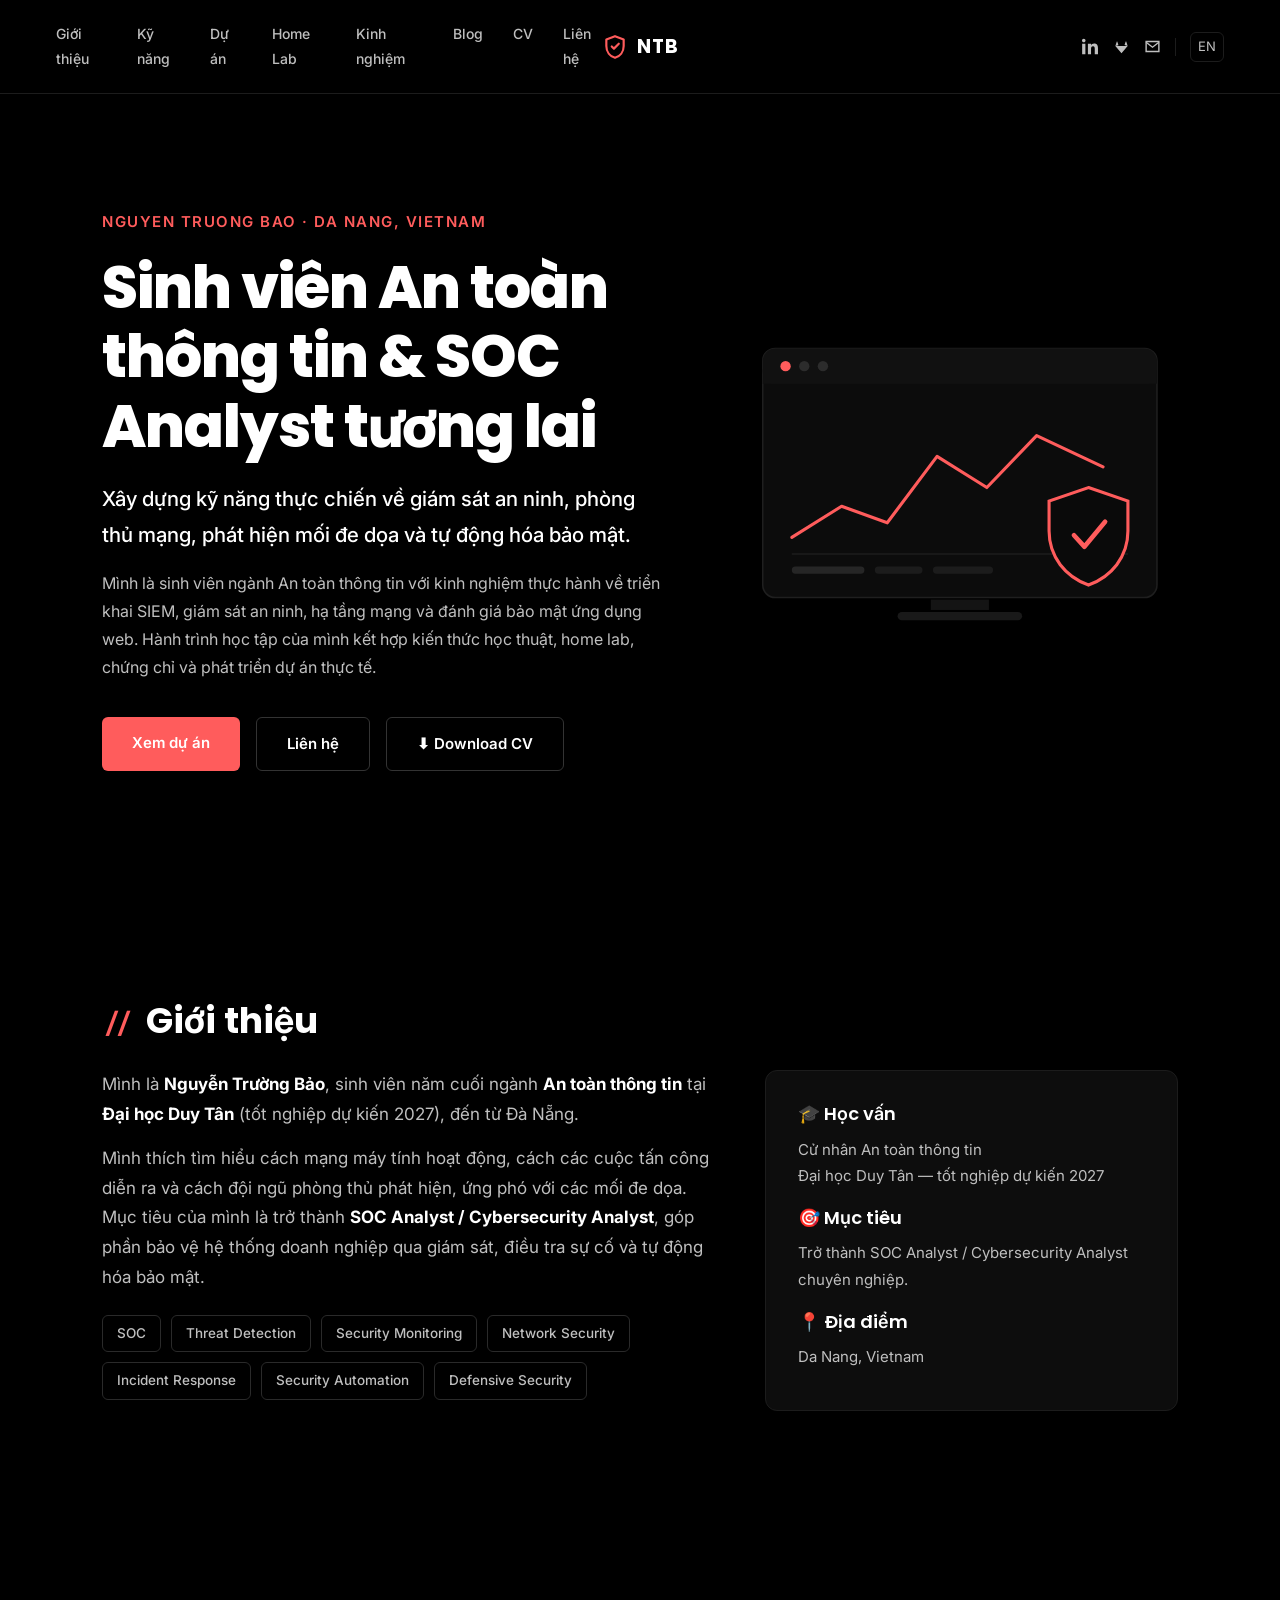
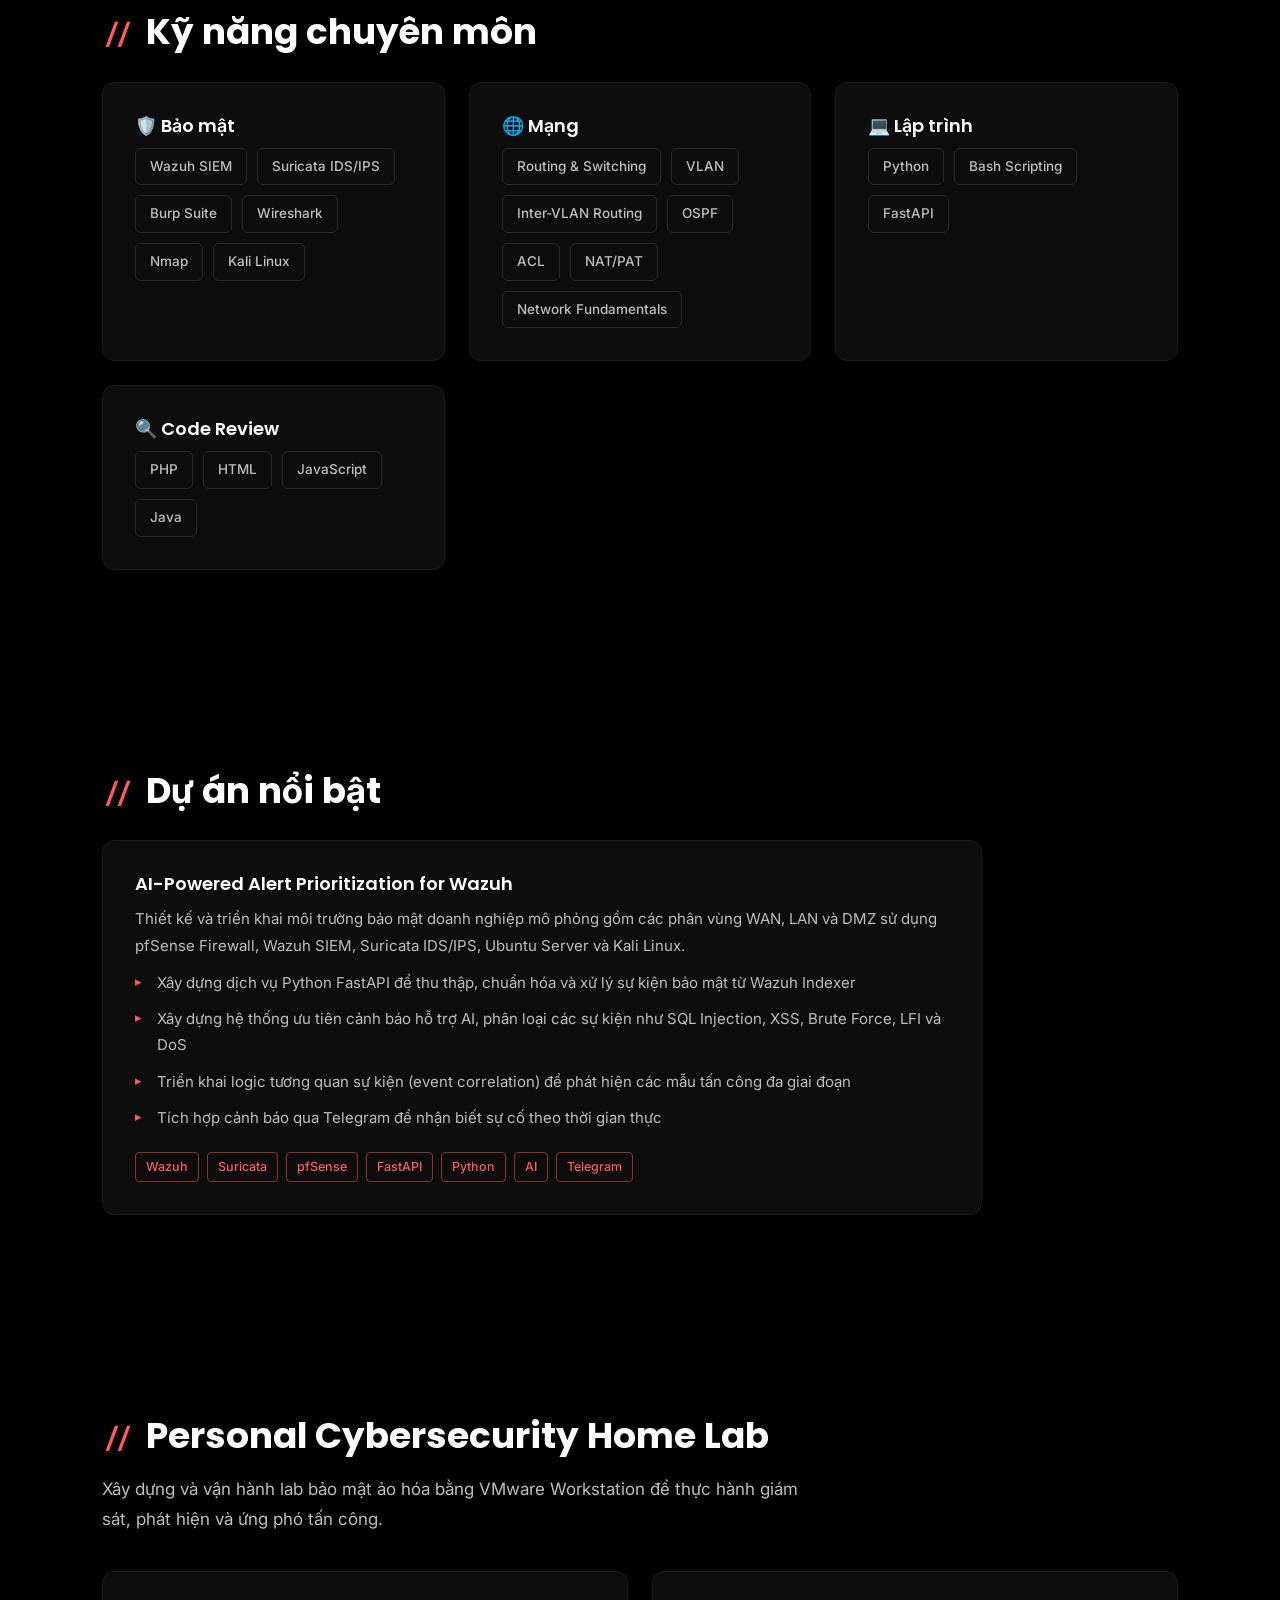
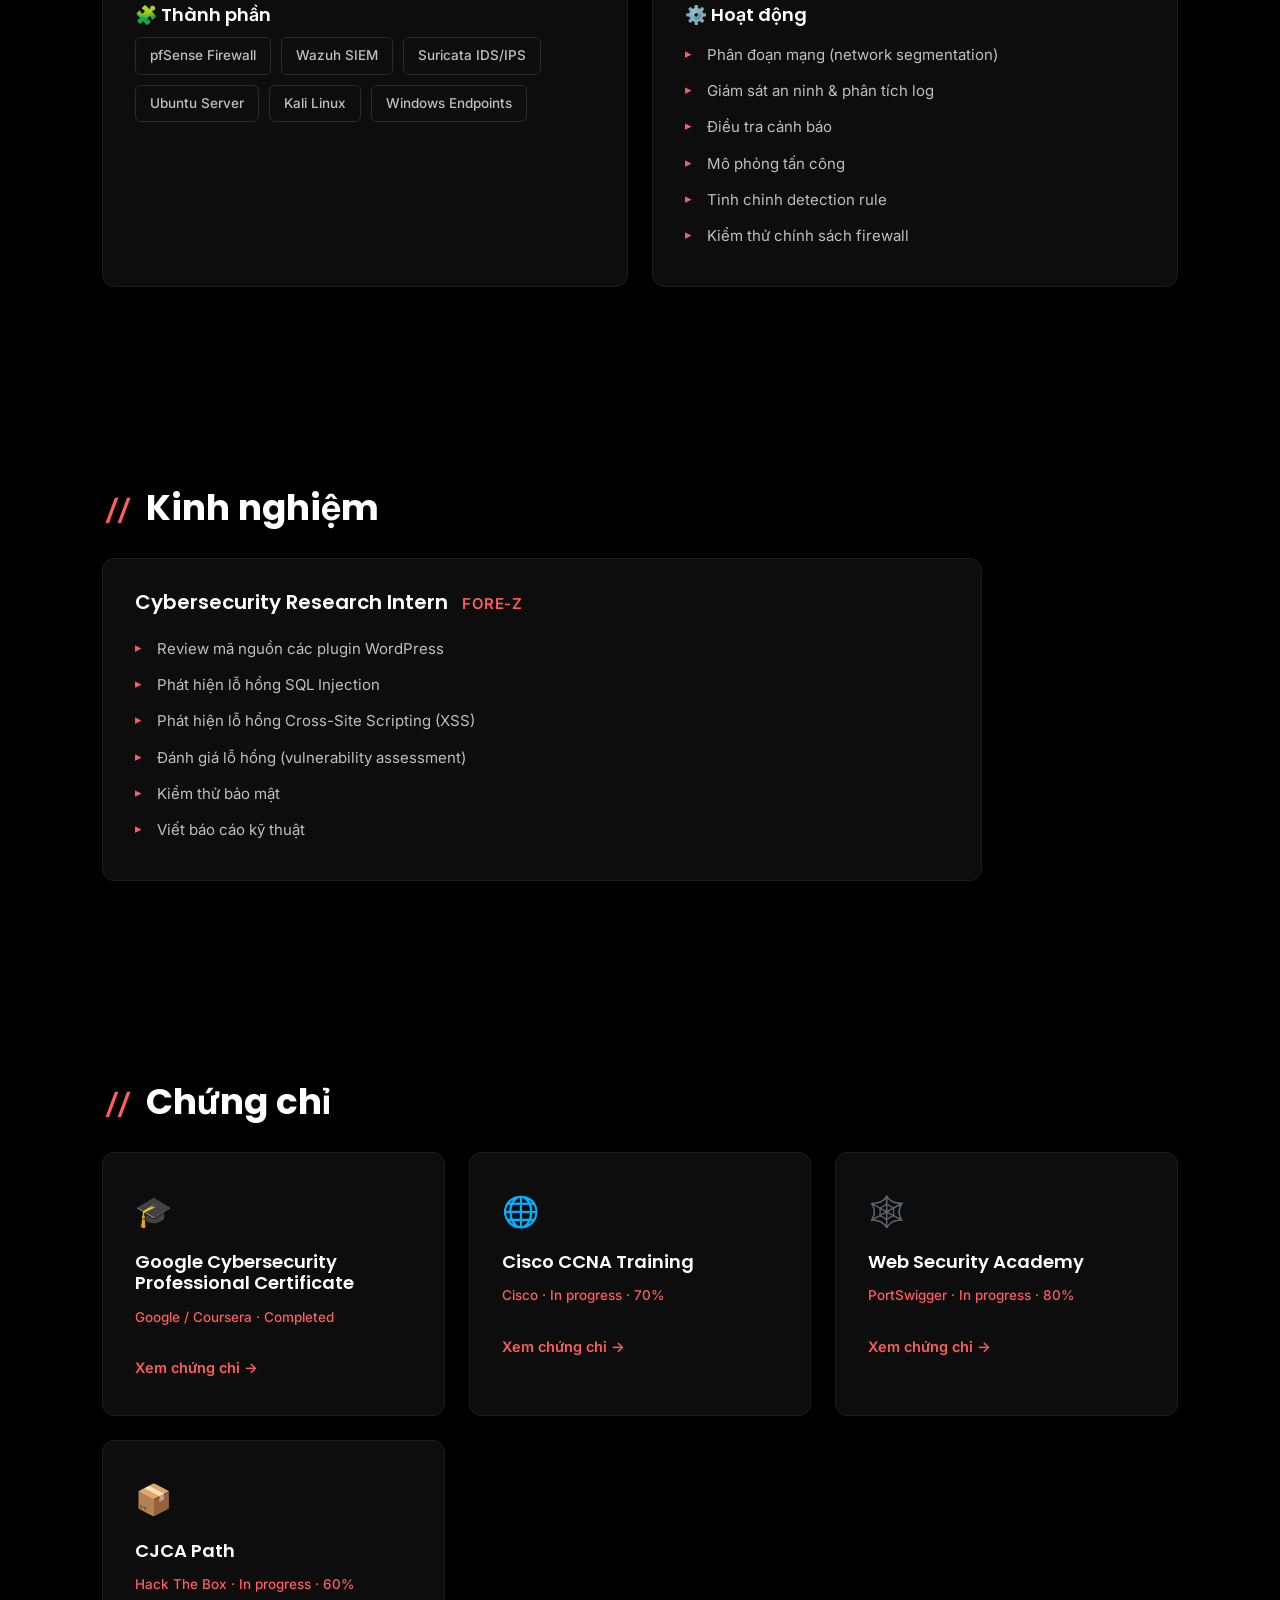
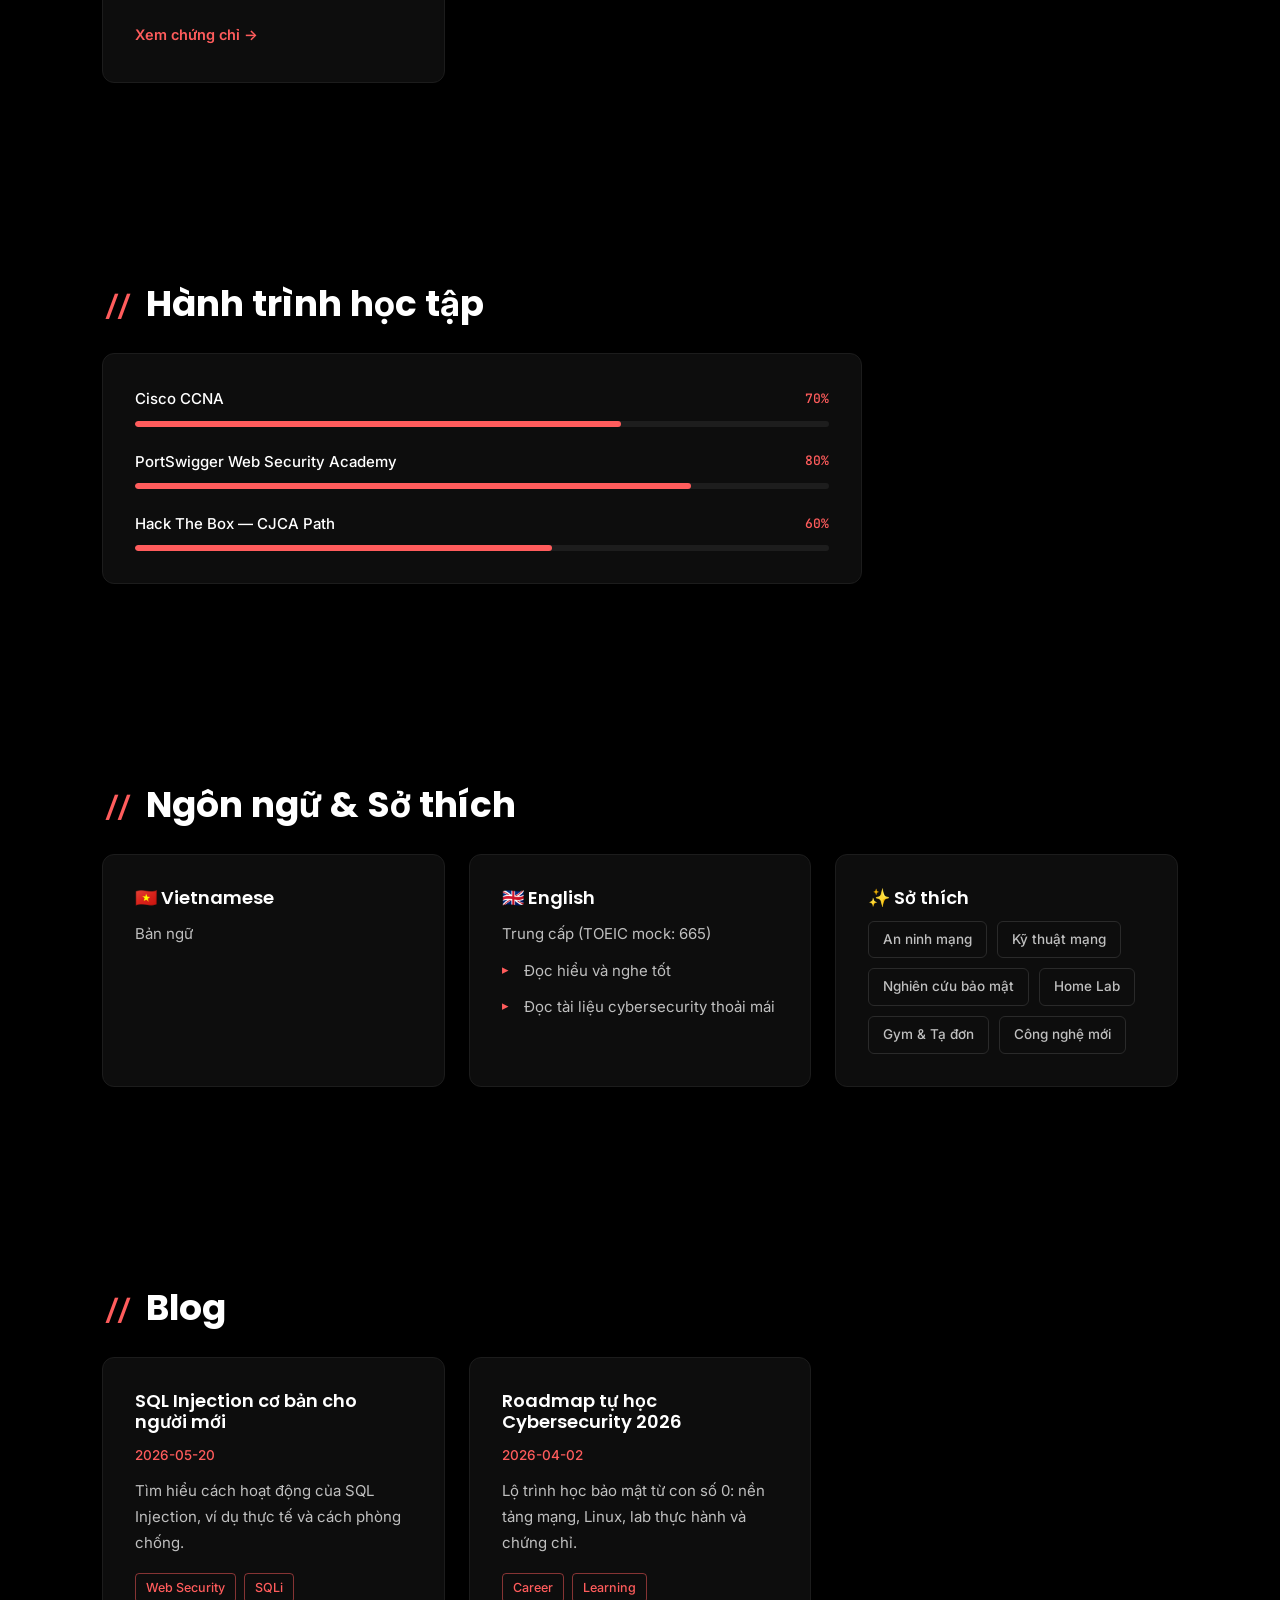
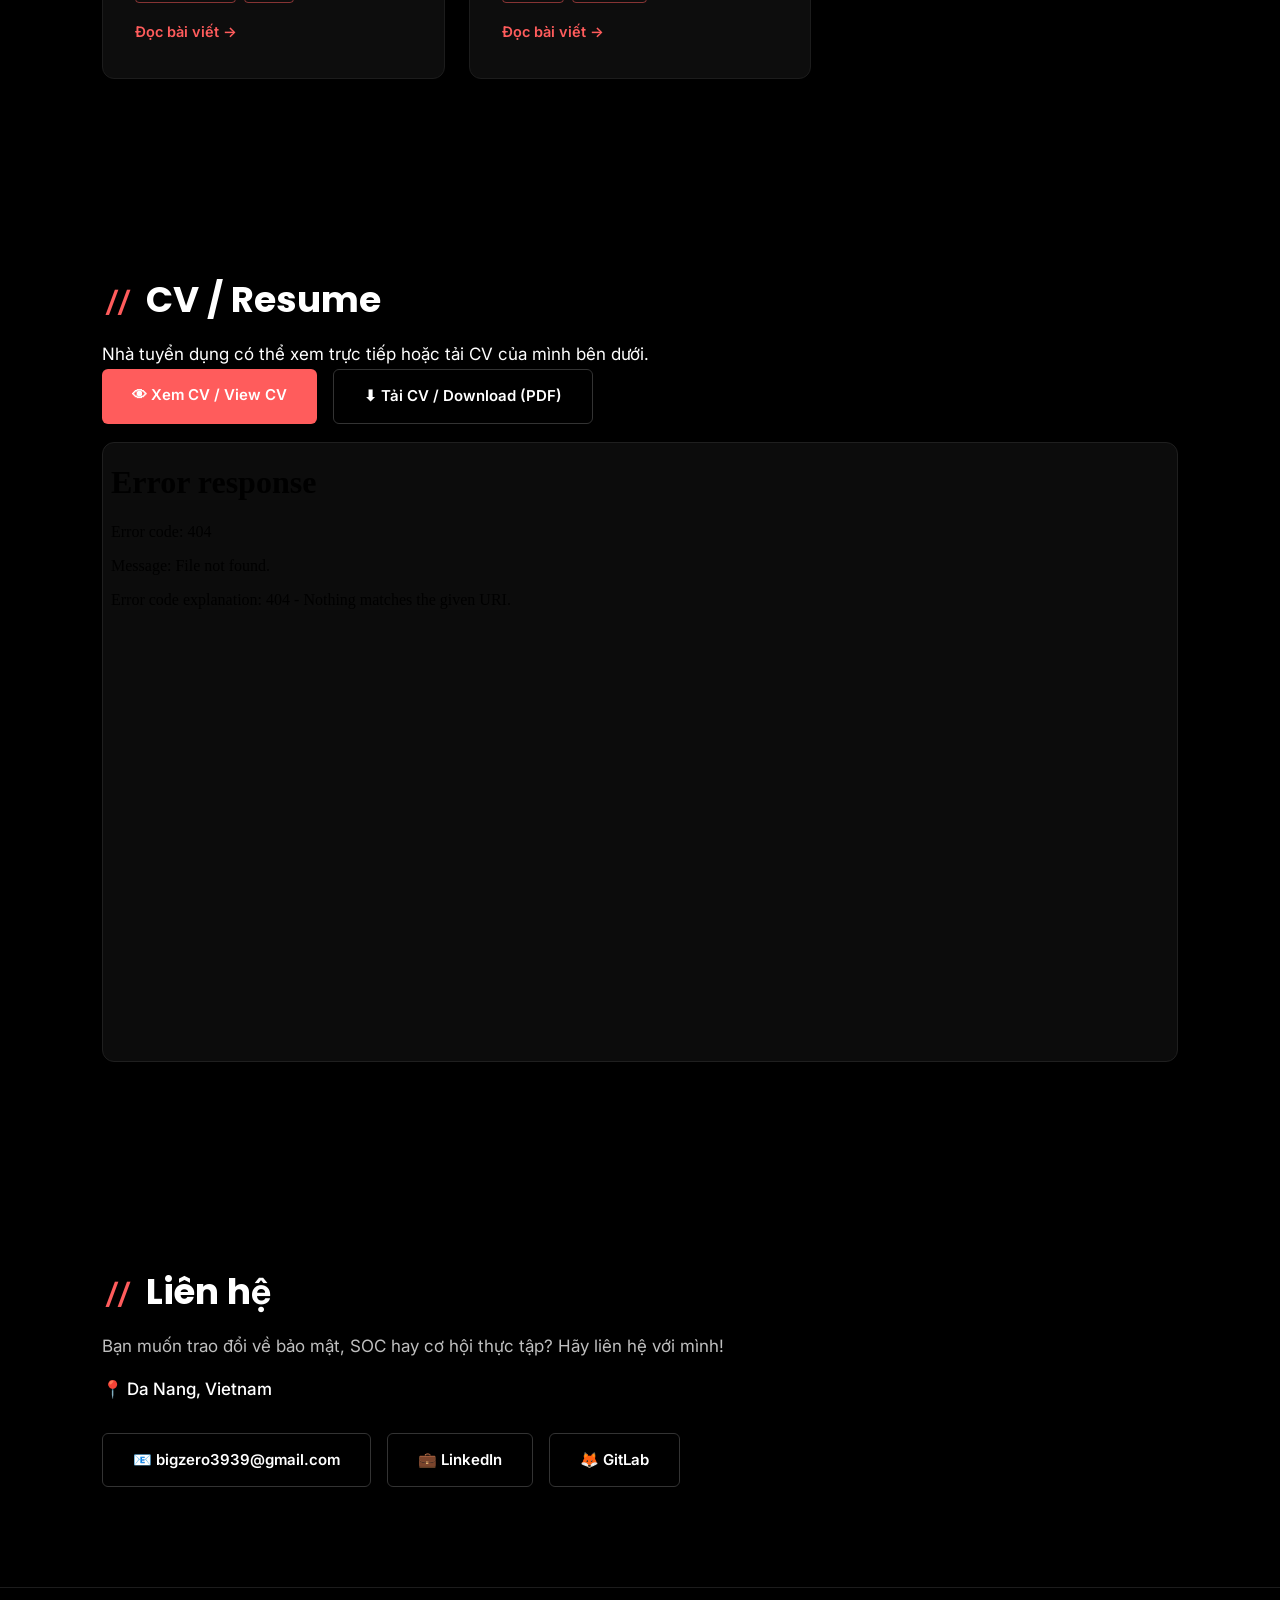
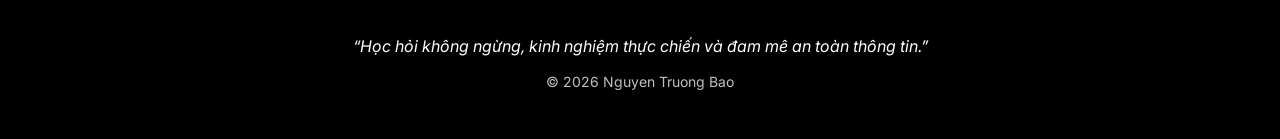
==== bigseven3939-project-main/public/index.html @ ed6ab19f "initial commit" ====
<!DOCTYPE html>
<html lang="vi" data-theme="dark">
<head>
  <meta charset="UTF-8" />
  <meta name="viewport" content="width=device-width, initial-scale=1.0" />
  <title>Nguyen Truong Bao | Cybersecurity Student &amp; Future SOC Analyst</title>
  <meta name="description" content="Portfolio of Nguyen Truong Bao - Information Security student at Duy Tan University, aspiring SOC Analyst. SIEM, security monitoring, network defense and security automation." />
  <link rel="preconnect" href="https://fonts.googleapis.com" />
  <link href="https://fonts.googleapis.com/css2?family=Poppins:wght@500;600;700;800&family=Inter:wght@400;500;600&family=JetBrains+Mono:wght@400;600&display=swap" rel="stylesheet" />
  <link rel="stylesheet" href="css/style.css" />
</head>
<body>

  <header class="navbar">
    <nav class="nav-links" id="navLinks">
      <a href="#about" data-i18n="nav.about">Giới thiệu</a>
      <a href="#skills" data-i18n="nav.skills">Kỹ năng</a>
      <a href="#projects" data-i18n="nav.projects">Dự án</a>
      <a href="#homelab" data-i18n="nav.lab">Home Lab</a>
      <a href="#experience" data-i18n="nav.experience">Kinh nghiệm</a>
      <a href="#blog" data-i18n="nav.blog">Blog</a>
      <a href="#cv">CV</a>
      <a href="#contact" data-i18n="nav.contact">Liên hệ</a>
    </nav>

    <a class="logo" href="#home" aria-label="Home">
      <svg viewBox="0 0 24 24" width="26" height="26" aria-hidden="true"><path d="M12 2 20 5 v6 c0 5.5-3.4 9.6-8 11 C7.4 20.6 4 16.5 4 11 V5 Z" fill="none" stroke="currentColor" stroke-width="2" stroke-linejoin="round"/><path d="M9 11.5 11 13.5 15.5 9" fill="none" stroke="currentColor" stroke-width="2" stroke-linecap="round" stroke-linejoin="round"/></svg>
      <span>NTB</span>
    </a>

    <div class="nav-actions">
      <a class="social" href="https://www.linkedin.com/in/nguyen-truong-bao-347437250" target="_blank" rel="noopener" aria-label="LinkedIn"><svg viewBox="0 0 24 24" width="17" height="17"><path fill="currentColor" d="M4.98 3.5C4.98 4.88 3.87 6 2.5 6S0 4.88 0 3.5 1.12 1 2.5 1s2.48 1.12 2.48 2.5zM.22 8.1h4.56V23H.22V8.1zM8.34 8.1h4.37v2.03h.06c.61-1.15 2.1-2.37 4.32-2.37 4.62 0 5.47 3.04 5.47 7v8.24h-4.55v-7.3c0-1.74-.03-3.99-2.43-3.99-2.44 0-2.81 1.9-2.81 3.86V23H8.34V8.1z"/></svg></a>
      <a class="social" href="https://gitlab.com/bigzero3939-group" target="_blank" rel="noopener" aria-label="GitLab"><svg viewBox="0 0 24 24" width="17" height="17"><path fill="currentColor" d="M12 21.4 8.7 11.3h6.6L12 21.4zm0 0L3.3 11.3h5.4L12 21.4zm-8.7-10 2-6.2c.1-.4.7-.4.8 0l1.6 4.9-4.4 1.3zm8.7 10 8.7-10.1h-5.4L12 21.4zm8.7-10.1-2-6.2c-.1-.4-.7-.4-.8 0l-1.6 4.9 4.4 1.3z"/></svg></a>
      <a class="social" href="mailto:bigzero3939@gmail.com" aria-label="Email"><svg viewBox="0 0 24 24" width="17" height="17"><path fill="none" stroke="currentColor" stroke-width="2" d="M3 5h18v14H3z"/><path fill="none" stroke="currentColor" stroke-width="2" d="m3 6 9 7 9-7"/></svg></a>
      <span class="nav-sep"></span>
      <button id="langToggle" class="btn-icon" title="Switch language">EN</button>
      <button id="menuToggle" class="btn-icon menu-toggle" aria-label="Menu">≡</button>
    </div>
  </header>

  <main>

    <!-- ============ HERO ============ -->
    <section id="home" class="hero">
      <div class="hero-left reveal">
        <p class="greeting">Nguyen Truong Bao · Da Nang, Vietnam</p>
        <h1 data-i18n="hero.headline">Cybersecurity Student &amp; Future SOC Analyst</h1>
        <p class="hero-role" data-i18n="hero.sub">Building practical skills in security monitoring, network defense, threat detection, and cybersecurity automation.</p>
        <p class="hero-intro" data-i18n="hero.desc">I am an Information Security student with hands-on experience in SIEM deployment, security monitoring, network infrastructure, and web application security assessment.</p>
        <div class="hero-cta">
          <a href="#projects" class="btn btn-primary" data-i18n="hero.cta_projects">View Projects</a>
          <a href="#contact" class="btn btn-outline" data-i18n="hero.cta_contact">Contact Me</a>
          <a href="cv/NguyenTruongBao-CV.pdf" class="btn btn-outline" download="NguyenTruongBao-CV.pdf">⬇ Download CV</a>
        </div>
      </div>
      <div class="hero-right reveal">
        <svg class="soc-art" viewBox="0 0 420 300" role="img" aria-label="Security monitoring dashboard">
          <rect x="20" y="14" width="380" height="240" rx="12" fill="#0c0c0c" stroke="#1f1f1f" stroke-width="1.5"/>
          <rect x="20" y="14" width="380" height="34" rx="12" fill="#111111"/>
          <rect x="20" y="34" width="380" height="14" fill="#111111"/>
          <circle cx="42" cy="31" r="5" fill="#FF5C5C"/>
          <circle cx="60" cy="31" r="5" fill="#2c2c2c"/>
          <circle cx="78" cy="31" r="5" fill="#2c2c2c"/>
          <polyline points="48,196 96,166 140,182 188,118 236,148 284,98 348,128" fill="none" stroke="#FF5C5C" stroke-width="3" stroke-linecap="round" stroke-linejoin="round"/>
          <line x1="48" y1="212" x2="372" y2="212" stroke="#1d1d1d" stroke-width="1.5"/>
          <rect x="48" y="224" width="70" height="7" rx="3.5" fill="#262626"/>
          <rect x="128" y="224" width="46" height="7" rx="3.5" fill="#1c1c1c"/>
          <rect x="184" y="224" width="58" height="7" rx="3.5" fill="#1c1c1c"/>
          <g transform="translate(296,148)">
            <path d="M38 0 L76 13 V42 C76 67 60 86 38 94 C16 86 0 67 0 42 V13 Z" fill="#0a0a0a" stroke="#FF5C5C" stroke-width="3"/>
            <path d="M24 46 L34 57 L54 33" stroke="#FF5C5C" stroke-width="4.5" fill="none" stroke-linecap="round" stroke-linejoin="round"/>
          </g>
          <rect x="182" y="256" width="56" height="10" fill="#141414"/>
          <rect x="150" y="268" width="120" height="8" rx="4" fill="#191919"/>
        </svg>
      </div>
    </section>

    <!-- ============ ABOUT ============ -->
    <section id="about" class="section reveal">
      <h2 class="section-title"><span class="prompt">//</span> <span data-i18n="about.title">Giới thiệu</span></h2>
      <div class="about-grid">
        <div>
          <div class="lang-vi">
            <p>Mình là <strong>Nguyễn Trường Bảo</strong>, sinh viên năm cuối ngành <strong>An toàn thông tin</strong> tại <strong>Đại học Duy Tân</strong> (tốt nghiệp dự kiến 2027), đến từ Đà Nẵng.</p>
            <p>Mình thích tìm hiểu cách mạng máy tính hoạt động, cách các cuộc tấn công diễn ra và cách đội ngũ phòng thủ phát hiện, ứng phó với các mối đe dọa. Mục tiêu của mình là trở thành <strong>SOC Analyst / Cybersecurity Analyst</strong>, góp phần bảo vệ hệ thống doanh nghiệp qua giám sát, điều tra sự cố và tự động hóa bảo mật.</p>
          </div>
          <div class="lang-en">
            <p>I'm <strong>Nguyen Truong Bao</strong>, a final-year <strong>Information Security</strong> student at <strong>Duy Tan University</strong> (expected graduation 2027), based in Da Nang, Vietnam.</p>
            <p>I enjoy understanding how networks work, how attacks happen, and how defenders can detect and respond to threats. My goal is to become a <strong>SOC Analyst / Cybersecurity Analyst</strong> and contribute to protecting enterprise environments through monitoring, incident investigation, and security automation.</p>
          </div>
          <div class="chips interests-chips">
            <span class="chip">SOC</span>
            <span class="chip">Threat Detection</span>
            <span class="chip">Security Monitoring</span>
            <span class="chip">Network Security</span>
            <span class="chip">Incident Response</span>
            <span class="chip">Security Automation</span>
            <span class="chip">Defensive Security</span>
          </div>
        </div>
        <div class="card info-card">
          <h3 data-i18n="about.edu_title">🎓 Học vấn</h3>
          <p class="lang-vi">Cử nhân An toàn thông tin<br>Đại học Duy Tân — tốt nghiệp dự kiến 2027</p>
          <p class="lang-en">B.Sc. in Information Security<br>Duy Tan University — expected graduation 2027</p>
          <h3 data-i18n="about.goal_title">🎯 Mục tiêu</h3>
          <p class="lang-vi">Trở thành SOC Analyst / Cybersecurity Analyst chuyên nghiệp.</p>
          <p class="lang-en">Becoming a professional SOC Analyst / Cybersecurity Analyst.</p>
          <h3 data-i18n="about.loc_title">📍 Địa điểm</h3>
          <p>Da Nang, Vietnam</p>
        </div>
      </div>
    </section>

    <!-- ============ SKILLS ============ -->
    <section id="skills" class="section reveal">
      <h2 class="section-title"><span class="prompt">//</span> <span data-i18n="skills.title">Kỹ năng chuyên môn</span></h2>
      <div class="grid" id="skillGrid"></div>
    </section>

    <!-- ============ PROJECTS ============ -->
    <section id="projects" class="section reveal">
      <h2 class="section-title"><span class="prompt">//</span> <span data-i18n="projects.title">Dự án nổi bật</span></h2>
      <div class="grid projects-grid" id="projectGrid"></div>
    </section>

    <!-- ============ HOME LAB ============ -->
    <section id="homelab" class="section reveal">
      <h2 class="section-title"><span class="prompt">//</span> <span data-i18n="lab.title">Personal Cybersecurity Home Lab</span></h2>
      <p class="section-desc lang-vi">Xây dựng và vận hành lab bảo mật ảo hóa bằng VMware Workstation để thực hành giám sát, phát hiện và ứng phó tấn công.</p>
      <p class="section-desc lang-en">Built and maintained a virtual cybersecurity lab using VMware Workstation to practice monitoring, detection and incident response.</p>
      <div class="lab-grid">
        <div class="card">
          <h3 data-i18n="lab.components">🧩 Thành phần</h3>
          <div class="chips">
            <span class="chip">pfSense Firewall</span>
            <span class="chip">Wazuh SIEM</span>
            <span class="chip">Suricata IDS/IPS</span>
            <span class="chip">Ubuntu Server</span>
            <span class="chip">Kali Linux</span>
            <span class="chip">Windows Endpoints</span>
          </div>
        </div>
        <div class="card">
          <h3 data-i18n="lab.activities">⚙️ Hoạt động</h3>
          <ul class="dash-list lang-vi">
            <li>Phân đoạn mạng (network segmentation)</li>
            <li>Giám sát an ninh &amp; phân tích log</li>
            <li>Điều tra cảnh báo</li>
            <li>Mô phỏng tấn công</li>
            <li>Tinh chỉnh detection rule</li>
            <li>Kiểm thử chính sách firewall</li>
          </ul>
          <ul class="dash-list lang-en">
            <li>Network segmentation</li>
            <li>Security monitoring &amp; log analysis</li>
            <li>Alert investigation</li>
            <li>Attack simulation</li>
            <li>Detection rule tuning</li>
            <li>Firewall policy testing</li>
          </ul>
        </div>
      </div>
    </section>

    <!-- ============ EXPERIENCE ============ -->
    <section id="experience" class="section reveal">
      <h2 class="section-title"><span class="prompt">//</span> <span data-i18n="experience.title">Kinh nghiệm</span></h2>
      <div class="card xp-card">
        <div class="xp-head">
          <h3>Cybersecurity Research Intern</h3>
          <span class="xp-company">FORE-Z</span>
        </div>
        <ul class="dash-list lang-vi">
          <li>Review mã nguồn các plugin WordPress</li>
          <li>Phát hiện lỗ hổng SQL Injection</li>
          <li>Phát hiện lỗ hổng Cross-Site Scripting (XSS)</li>
          <li>Đánh giá lỗ hổng (vulnerability assessment)</li>
          <li>Kiểm thử bảo mật</li>
          <li>Viết báo cáo kỹ thuật</li>
        </ul>
        <ul class="dash-list lang-en">
          <li>Source code review of WordPress plugins</li>
          <li>Identification of SQL Injection vulnerabilities</li>
          <li>Identification of Cross-Site Scripting vulnerabilities</li>
          <li>Vulnerability assessment</li>
          <li>Security testing</li>
          <li>Technical reporting</li>
        </ul>
      </div>
    </section>

    <!-- ============ CERTIFICATIONS ============ -->
    <section id="certificates" class="section reveal">
      <h2 class="section-title"><span class="prompt">//</span> <span data-i18n="certs.title">Chứng chỉ</span></h2>
      <div class="grid" id="certGrid"></div>
    </section>

    <!-- ============ LEARNING JOURNEY ============ -->
    <section id="learning" class="section reveal">
      <h2 class="section-title"><span class="prompt">//</span> <span data-i18n="learning.title">Hành trình học tập</span></h2>
      <div class="card learning-card">
        <div class="progress-row"><span>Cisco CCNA</span><span class="mono">70%</span></div>
        <div class="skill-bar"><span style="width:70%"></span></div>
        <div class="progress-row"><span>PortSwigger Web Security Academy</span><span class="mono">80%</span></div>
        <div class="skill-bar"><span style="width:80%"></span></div>
        <div class="progress-row"><span>Hack The Box — CJCA Path</span><span class="mono">60%</span></div>
        <div class="skill-bar"><span style="width:60%"></span></div>
      </div>
    </section>

    <!-- ============ LANGUAGES & INTERESTS ============ -->
    <section id="languages" class="section reveal">
      <h2 class="section-title"><span class="prompt">//</span> <span data-i18n="languages.title">Ngôn ngữ &amp; Sở thích</span></h2>
      <div class="grid lang-cards">
        <div class="card">
          <h3>🇻🇳 Vietnamese</h3>
          <p class="lang-vi">Bản ngữ</p>
          <p class="lang-en">Native Proficiency</p>
        </div>
        <div class="card">
          <h3>🇬🇧 English</h3>
          <p class="lang-vi">Trung cấp (TOEIC mock: 665)</p>
          <p class="lang-en">Intermediate Working Proficiency · TOEIC Mock: 665</p>
          <ul class="dash-list lang-vi">
            <li>Đọc hiểu và nghe tốt</li>
            <li>Đọc tài liệu cybersecurity thoải mái</li>
          </ul>
          <ul class="dash-list lang-en">
            <li>Strong reading &amp; listening comprehension</li>
            <li>Comfortable reading cybersecurity documentation</li>
          </ul>
        </div>
        <div class="card">
          <h3 data-i18n="interests.title">✨ Sở thích</h3>
          <div class="chips lang-vi">
            <span class="chip">An ninh mạng</span>
            <span class="chip">Kỹ thuật mạng</span>
            <span class="chip">Nghiên cứu bảo mật</span>
            <span class="chip">Home Lab</span>
            <span class="chip">Gym &amp; Tạ đơn</span>
            <span class="chip">Công nghệ mới</span>
          </div>
          <div class="chips lang-en">
            <span class="chip">Cybersecurity</span>
            <span class="chip">Network Engineering</span>
            <span class="chip">Security Research</span>
            <span class="chip">Home Lab</span>
            <span class="chip">Fitness &amp; Weight Training</span>
            <span class="chip">Technology Learning</span>
          </div>
        </div>
      </div>
    </section>

    <!-- ============ BLOG ============ -->
    <section id="blog" class="section reveal">
      <h2 class="section-title"><span class="prompt">//</span> <span data-i18n="blog.title">Blog</span></h2>
      <div class="grid" id="blogGrid"></div>
    </section>

    <!-- ============ CONTACT ============ -->
    <section id="cv" class="section reveal">
      <h2 class="section-title"><span class="prompt">//</span> <span>CV / Resume</span></h2>
      <p class="lang-vi">Nhà tuyển dụng có thể xem trực tiếp hoặc tải CV của mình bên dưới.</p>
      <p class="lang-en">Recruiters can view my CV online or download it below.</p>
      <div class="hero-cta" style="margin-bottom:18px;">
        <a class="btn btn-primary" href="cv/NguyenTruongBao-CV.pdf" target="_blank" rel="noopener">👁 Xem CV / View CV</a>
        <a class="btn btn-outline" href="cv/NguyenTruongBao-CV.pdf" download="NguyenTruongBao-CV.pdf">⬇ Tải CV / Download (PDF)</a>
      </div>
      <iframe src="cv/NguyenTruongBao-CV.pdf" title="CV - Nguyen Truong Bao" loading="lazy" style="width:100%;height:620px;border:1px solid #1f1f1f;border-radius:12px;background:#0c0c0c;"></iframe>
    </section>

    <section id="contact" class="section reveal">
      <h2 class="section-title"><span class="prompt">//</span> <span data-i18n="contact.title">Liên hệ</span></h2>
      <p data-i18n="contact.desc">Bạn muốn trao đổi về bảo mật, SOC hay cơ hội thực tập? Hãy liên hệ với mình!</p>
      <p class="contact-loc">📍 Da Nang, Vietnam</p>
      <div class="contact-links">
        <a class="btn btn-outline" href="mailto:bigzero3939@gmail.com">📧 bigzero3939@gmail.com</a>
        <a class="btn btn-outline" href="https://www.linkedin.com/in/nguyen-truong-bao-347437250" target="_blank" rel="noopener">💼 LinkedIn</a>
        <a class="btn btn-outline" href="https://gitlab.com/bigzero3939-group" target="_blank" rel="noopener">🦊 GitLab</a>
      </div>
    </section>
  </main>

  <footer class="footer">
    <p class="tagline" data-i18n="footer.tagline">"Continuous learning, practical experience, and a passion for cybersecurity."</p>
    <p>© 2026 Nguyen Truong Bao</p>
  </footer>

  <script src="js/i18n.js"></script>
  <script src="js/data.js"></script>
  <script src="js/main.js"></script>
</body>
</html>
---- bigseven3939-project-main/public/css/style.css ----
/* =====================================================
   Premium cybersecurity portfolio — dark mode only
   Background: #000000 · Accent: #FF5C5C · Minimal & clean
   ===================================================== */

:root {
  --bg: #000000;
  --bg-card: #0d0d0d;
  --text: #ffffff;
  --muted: #bfbfbf;
  --accent: #ff5c5c;
  --border: #1c1c1c;
  --radius: 12px;
  --font-head: 'Poppins', 'Inter', sans-serif;
  --font-body: 'Inter', sans-serif;
  --font-mono: 'JetBrains Mono', monospace;
}

* { margin: 0; padding: 0; box-sizing: border-box; }
html { scroll-behavior: smooth; }
body {
  background: var(--bg);
  color: var(--text);
  font-family: var(--font-body);
  font-size: 17px;
  line-height: 1.75;
  -webkit-font-smoothing: antialiased;
}
h1, h2, h3 { font-family: var(--font-head); line-height: 1.18; }
a { color: inherit; text-decoration: none; }
button { font: inherit; }
.mono { font-family: var(--font-mono); }
.accent { color: var(--accent); }
.cursor { color: var(--accent); }

/* ---------- Language toggle ---------- */
.lang-en { display: none; }
body.lang-en .lang-en { display: block; }
body.lang-en .lang-vi { display: none; }
div.chips.lang-en { display: none; }
body.lang-en div.chips.lang-en { display: flex; }
body.lang-en div.chips.lang-vi { display: none; }

/* ---------- Navbar ---------- */
.navbar {
  position: fixed; top: 0; left: 0; right: 0; z-index: 100;
  display: grid; grid-template-columns: 1fr auto 1fr; align-items: center;
  padding: 22px 56px;
  background: rgba(0, 0, 0, .92);
  border-bottom: 1px solid var(--border);
}

.nav-links { display: flex; gap: 30px; }
.nav-links a {
  font-size: 14px; font-weight: 500; color: var(--muted);
  position: relative; transition: color .25s;
}
.nav-links a::after {
  content: ''; position: absolute; left: 0; bottom: -6px;
  width: 0; height: 2px; background: var(--accent); transition: width .25s;
}
.nav-links a:hover { color: var(--text); }
.nav-links a:hover::after { width: 100%; }

.logo {
  display: inline-flex; align-items: center; gap: 9px;
  font-family: var(--font-head); font-weight: 700; font-size: 19px;
  letter-spacing: 1px; justify-self: center;
}
.logo svg { color: var(--accent); }

.nav-actions { display: flex; align-items: center; gap: 14px; justify-self: end; }
.social { color: var(--muted); display: inline-flex; transition: color .25s, transform .25s; }
.social:hover { color: var(--accent); transform: translateY(-2px); }
.nav-sep { width: 1px; height: 18px; background: var(--border); }

.btn-icon {
  background: transparent; border: 1px solid var(--border); color: var(--muted);
  width: 34px; height: 30px; border-radius: 6px; cursor: pointer;
  font-size: 13px; transition: color .25s, border-color .25s;
}
.btn-icon:hover { color: var(--text); border-color: var(--accent); }
.menu-toggle { display: none; font-size: 18px; }

/* ---------- Buttons ---------- */
.btn {
  display: inline-block; padding: 13px 30px; border-radius: 6px;
  font-weight: 600; font-size: 15px; cursor: pointer;
  transition: transform .25s, background .25s, border-color .25s, color .25s;
  border: none;
}
.btn-primary { background: var(--accent); color: #ffffff; }
.btn-primary:hover { transform: translateY(-2px); background: #ff7373; }
.btn-outline { background: transparent; border: 1px solid #333333; color: var(--text); }
.btn-outline:hover { border-color: var(--accent); color: var(--accent); transform: translateY(-2px); }

/* ---------- Hero ---------- */
.hero {
  min-height: 100vh;
  display: grid;
  grid-template-columns: 1.15fr .85fr;
  align-items: center;
  padding: 150px 8% 70px;
  gap: 50px;
  max-width: 1380px;
  margin: 0 auto;
}

.greeting {
  color: var(--accent); font-weight: 600; font-size: 15px;
  letter-spacing: 1.5px; text-transform: uppercase; margin-bottom: 18px;
}
.hero h1 {
  font-size: clamp(38px, 4.6vw, 64px);
  font-weight: 800;
  letter-spacing: -1px;
  margin-bottom: 20px;
}
.hero-role { font-size: clamp(17px, 1.6vw, 21px); font-weight: 500; color: var(--text); margin-bottom: 16px; max-width: 560px; }
.hero-intro { color: var(--muted); max-width: 560px; margin-bottom: 36px; font-size: 16px; }
.hero-cta { display: flex; gap: 16px; flex-wrap: wrap; }

.hero-right { display: flex; justify-content: center; }
.soc-art {
  width: 100%; max-width: 440px;
  filter: drop-shadow(0 24px 44px rgba(0, 0, 0, .6));
}

/* ---------- Sections ---------- */
.section { padding: 100px 8%; max-width: 1380px; margin: 0 auto; }
.section-title {
  font-size: clamp(26px, 2.8vw, 38px); font-weight: 700; margin-bottom: 18px;
  display: flex; align-items: baseline; gap: 12px;
}
.section-title .prompt { color: var(--accent); font-family: var(--font-mono); font-size: .75em; }
.section-desc { color: var(--muted); max-width: 720px; margin-bottom: 36px; }
.section > .grid, .section > .about-grid, .section > .lab-grid, .section > .card { margin-top: 28px; }

.about-grid { display: grid; grid-template-columns: 1.5fr 1fr; gap: 44px; align-items: start; }
.about-grid p { color: var(--muted); margin-bottom: 14px; }
.about-grid strong { color: var(--text); }
.interests-chips { margin-top: 22px; }

/* ---------- Cards & grid ---------- */
.grid { display: grid; grid-template-columns: repeat(auto-fill, minmax(290px, 1fr)); gap: 24px; }
.projects-grid { grid-template-columns: 1fr; max-width: 880px; }
.card {
  background: var(--bg-card);
  border: 1px solid var(--border);
  border-radius: var(--radius);
  padding: 32px;
  transition: transform .3s, border-color .3s;
}
.card:hover { transform: translateY(-4px); border-color: var(--accent); }
.card h3 { font-size: 18px; font-weight: 600; margin-bottom: 12px; }
.card .icon { font-size: 30px; display: block; margin-bottom: 14px; }
.card p { color: var(--muted); font-size: 15px; }
.card .meta { color: var(--accent); font-size: 13.5px; font-weight: 500; margin-bottom: 10px; }
.info-card h3 { margin-top: 18px; }
.info-card h3:first-child { margin-top: 0; }
.info-card p { margin-bottom: 8px; }

.card-link {
  display: inline-block; margin-top: 16px;
  color: var(--accent); font-weight: 600; font-size: 14.5px;
  transition: opacity .25s;
}
.card-link:hover { opacity: .75; }

.tags { display: flex; flex-wrap: wrap; gap: 8px; margin-top: 16px; }
.tag {
  font-size: 12.5px; font-weight: 500; color: var(--accent);
  border: 1px solid rgba(255, 92, 92, .5); border-radius: 4px; padding: 3px 10px;
}

/* ---------- Chips ---------- */
.chips { display: flex; flex-wrap: wrap; gap: 10px; }
.chip {
  font-size: 13.5px; font-weight: 500; color: var(--muted);
  border: 1px solid #2a2a2a; border-radius: 6px; padding: 6px 14px;
  transition: color .25s, border-color .25s;
}
.chip:hover { color: var(--text); border-color: var(--accent); }

/* ---------- Lists ---------- */
.dash-list { list-style: none; margin-top: 6px; }
.dash-list li {
  color: var(--muted); font-size: 15px; padding: 5px 0 5px 22px; position: relative;
}
.dash-list li::before {
  content: '▸'; position: absolute; left: 0; color: var(--accent); font-size: 13px;
}

/* ---------- Home lab ---------- */
.lab-grid { display: grid; grid-template-columns: 1fr 1fr; gap: 24px; }
.lab-grid .chips { margin-top: 8px; }

/* ---------- Experience ---------- */
.xp-card { max-width: 880px; }
.xp-head { display: flex; align-items: baseline; gap: 14px; flex-wrap: wrap; margin-bottom: 14px; }
.xp-head h3 { margin-bottom: 0; font-size: 20px; }
.xp-company { color: var(--accent); font-weight: 600; font-size: 15px; letter-spacing: .5px; }

/* ---------- Learning journey ---------- */
.learning-card { max-width: 760px; }
.progress-row {
  display: flex; justify-content: space-between; align-items: center;
  margin-top: 22px; font-size: 15px; font-weight: 500; color: var(--text);
}
.progress-row:first-child { margin-top: 0; }
.progress-row .mono { color: var(--accent); font-size: 13px; }
.skill-bar {
  height: 6px; border-radius: 3px; background: #1d1d1d;
  margin-top: 8px; overflow: hidden;
}
.skill-bar span { display: block; height: 100%; background: var(--accent); border-radius: 3px; }

/* ---------- Skills (inside cards) ---------- */
.skill-item {
  display: flex; justify-content: space-between; align-items: center;
  margin-top: 14px; font-size: 14.5px; color: var(--text);
}
.skill-item .mono { color: var(--muted); font-size: 12.5px; }

/* ---------- Languages ---------- */
.lang-cards { grid-template-columns: repeat(auto-fill, minmax(280px, 1fr)); }

/* ---------- Contact ---------- */
#contact > p { color: var(--muted); margin-bottom: 14px; }
.contact-loc { color: var(--text) !important; font-weight: 500; margin-bottom: 28px !important; }
.contact-links { display: flex; flex-wrap: wrap; gap: 16px; }

/* ---------- Footer ---------- */
.footer {
  border-top: 1px solid var(--border);
  text-align: center; padding: 44px 20px;
  color: var(--muted); font-size: 14px;
}
.footer .tagline { color: var(--text); font-size: 16px; font-style: italic; margin-bottom: 10px; }

/* ---------- Blog post page ---------- */
.post { max-width: 760px; margin: 130px auto 80px; padding: 0 24px; }
.post h1 { font-size: clamp(30px, 4vw, 44px); margin-bottom: 8px; }
.post h2 { font-size: 22px; margin: 30px 0 12px; }
.post p, .post li { color: var(--muted); margin-bottom: 14px; }
.post ul { padding-left: 22px; }
.post strong, .post code { color: var(--text); }
.post .meta { color: var(--muted); font-size: 14px; margin-bottom: 24px; }
.post pre {
  background: var(--bg-card); border: 1px solid var(--border); border-radius: 8px;
  padding: 18px; font-family: var(--font-mono); font-size: 14px;
  overflow-x: auto; margin-bottom: 16px; color: var(--text);
}
.post code { font-family: var(--font-mono); font-size: .92em; }
.back-link { color: var(--accent); font-weight: 600; }

/* ---------- Subtle reveal ---------- */
.reveal { opacity: 0; transform: translateY(18px); transition: opacity .7s ease, transform .7s ease; }
.reveal.visible { opacity: 1; transform: none; }
.hero-right.reveal.visible { transition-delay: .15s; }

/* ---------- Responsive ---------- */
@media (max-width: 1000px) {
  .hero { grid-template-columns: 1fr; text-align: center; padding-top: 130px; gap: 30px; }
  .hero-role, .hero-intro { margin-left: auto; margin-right: auto; }
  .hero-cta { justify-content: center; }
  .soc-art { max-width: 360px; }
  .about-grid, .lab-grid { grid-template-columns: 1fr; }
  .interests-chips, .hero ~ * .chips { justify-content: flex-start; }
}

@media (max-width: 900px) {
  .navbar { display: flex; justify-content: space-between; padding: 18px 24px; }
  .nav-links {
    position: fixed; top: 67px; left: 0; right: 0;
    flex-direction: column; gap: 0;
    background: var(--bg); border-bottom: 1px solid var(--border);
    display: none;
  }
  .nav-links.open { display: flex; }
  .nav-links a { padding: 15px 28px; border-top: 1px solid var(--border); }
  .nav-links a::after { display: none; }
  .menu-toggle { display: inline-block; }
  .social { display: none; }
  .section { padding: 70px 6%; }
}
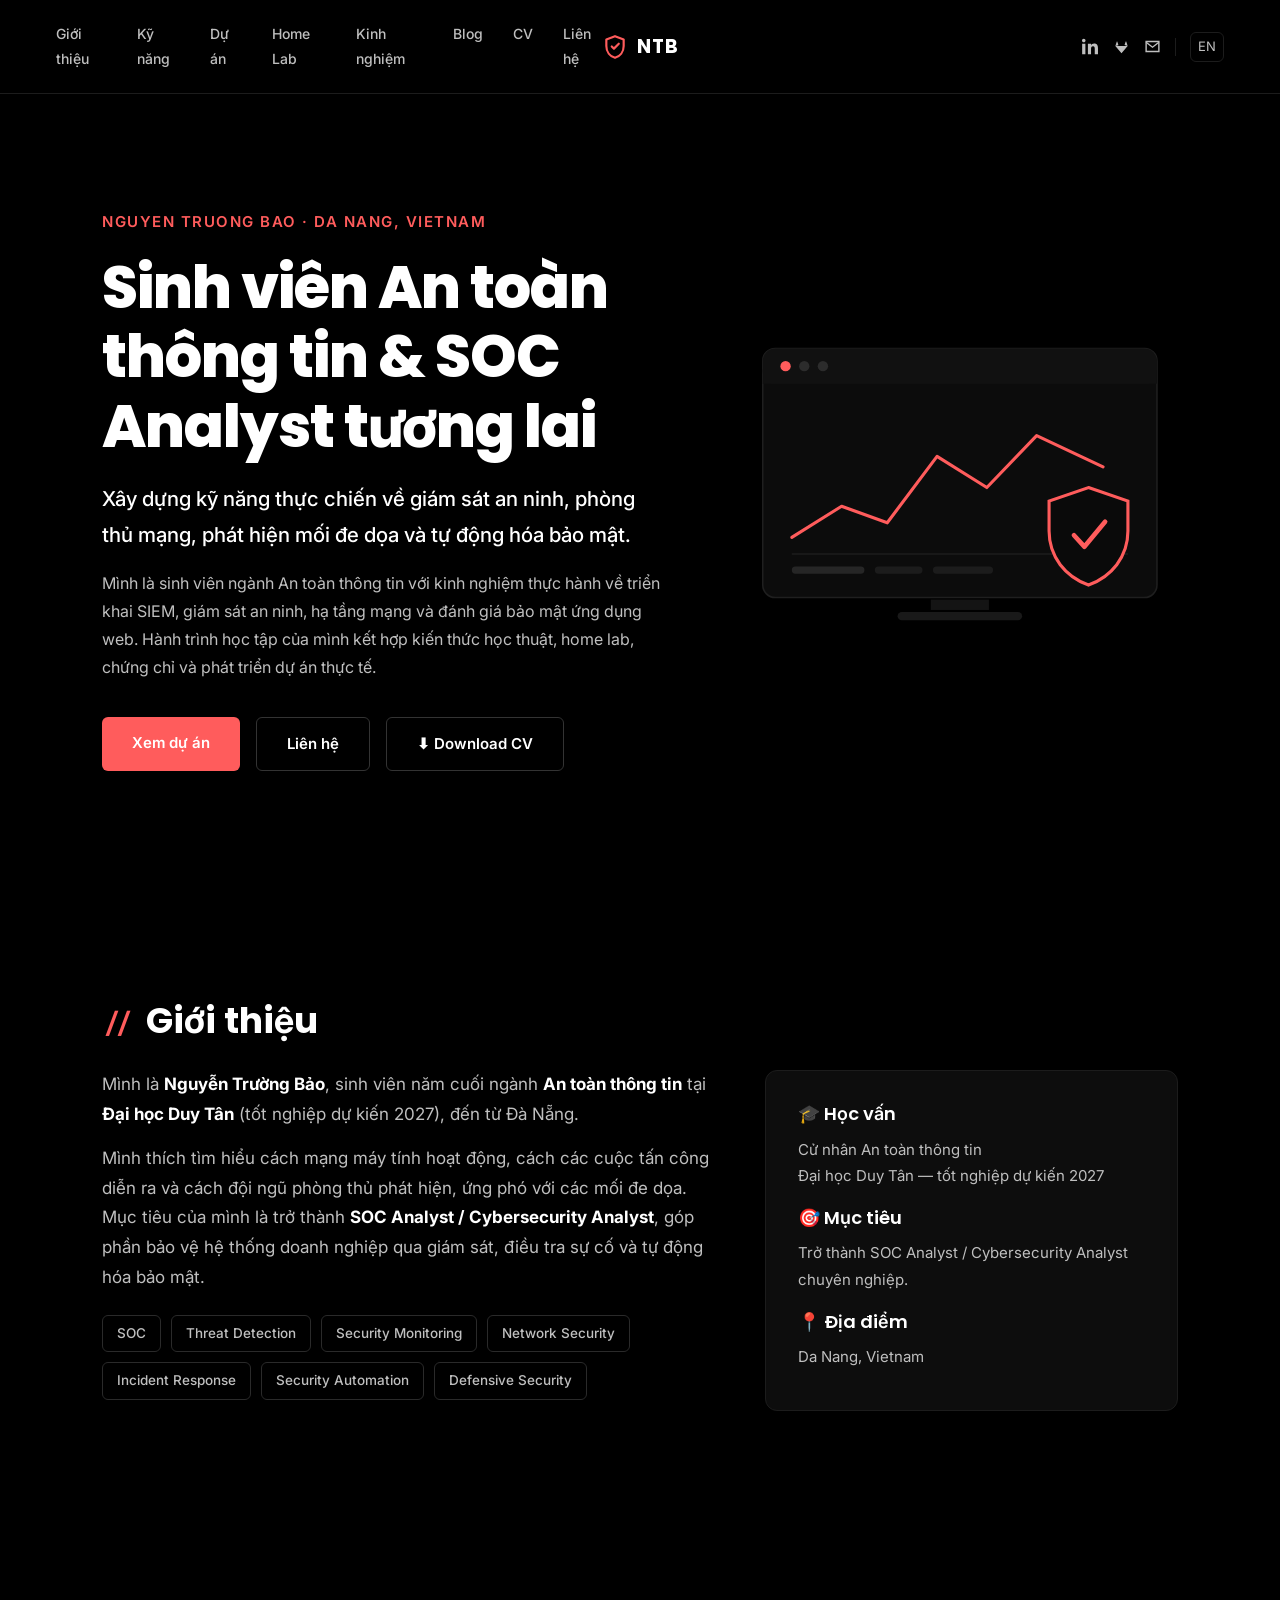
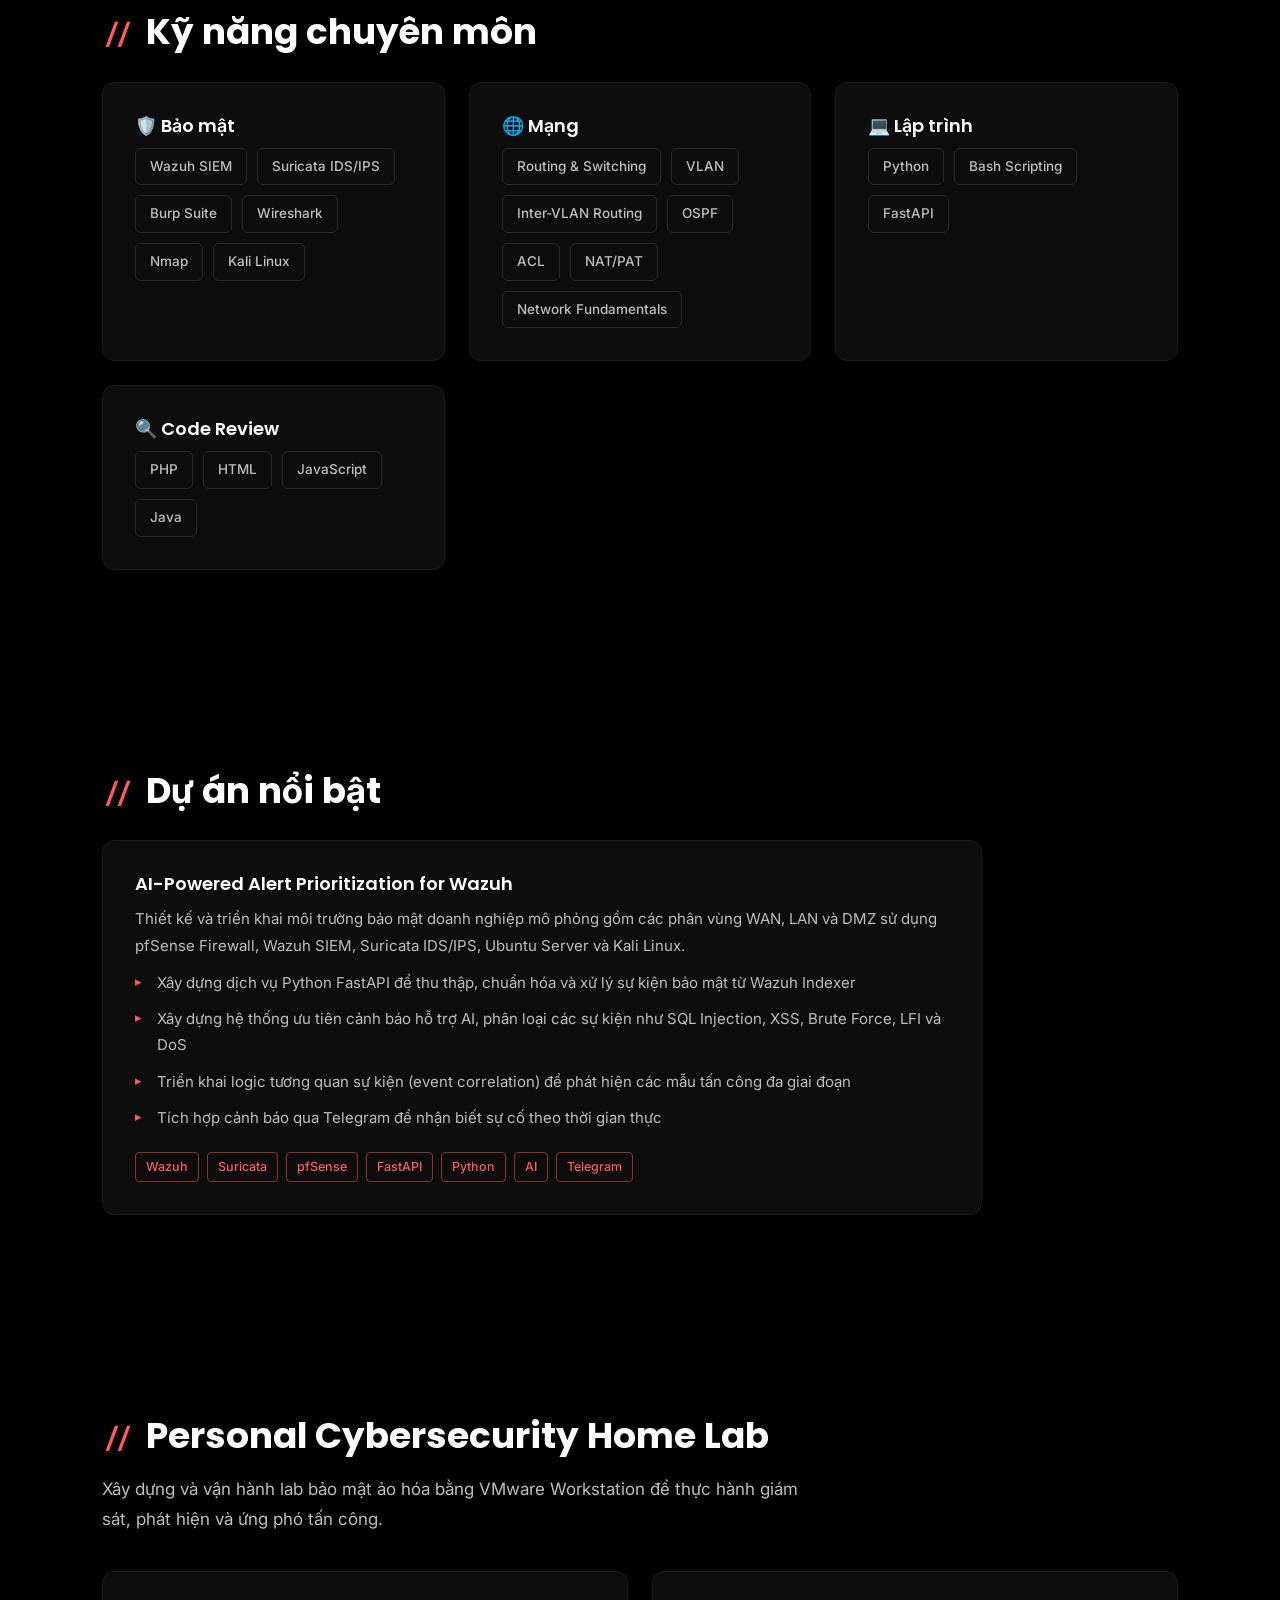
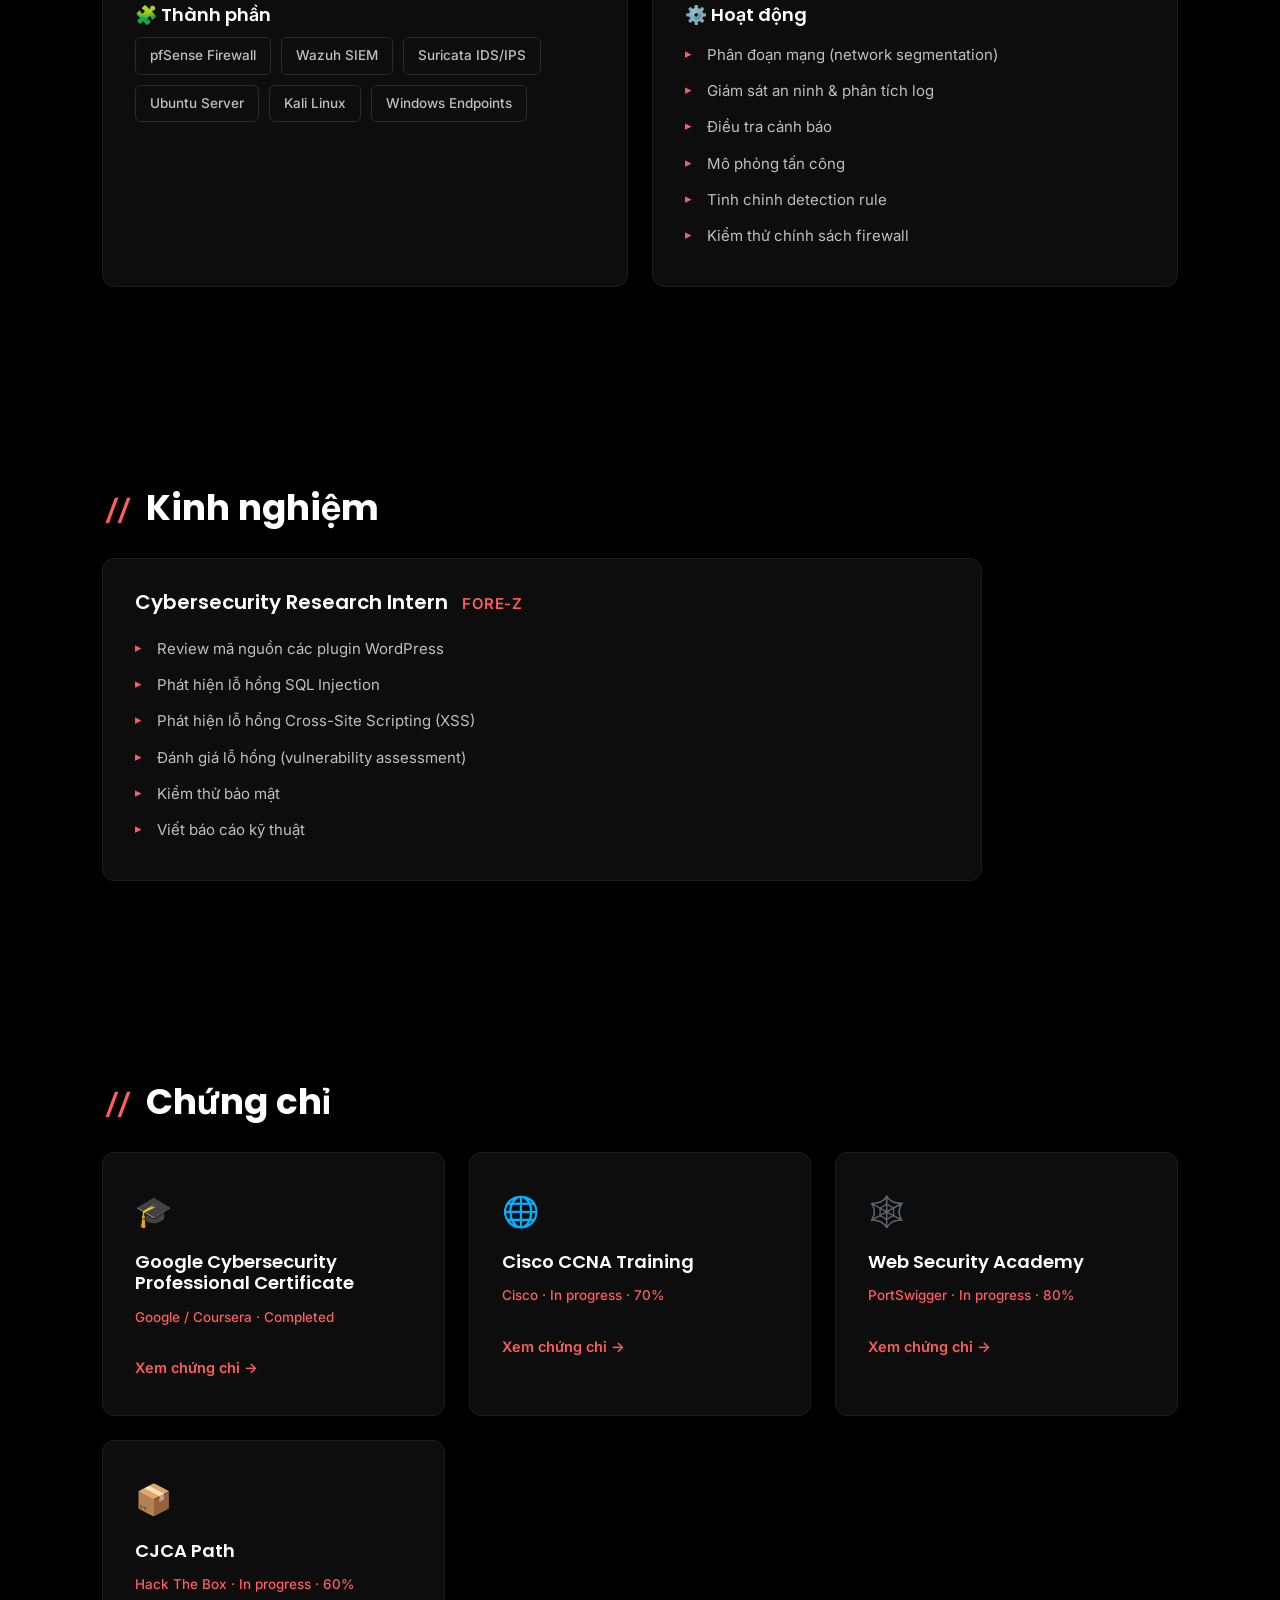
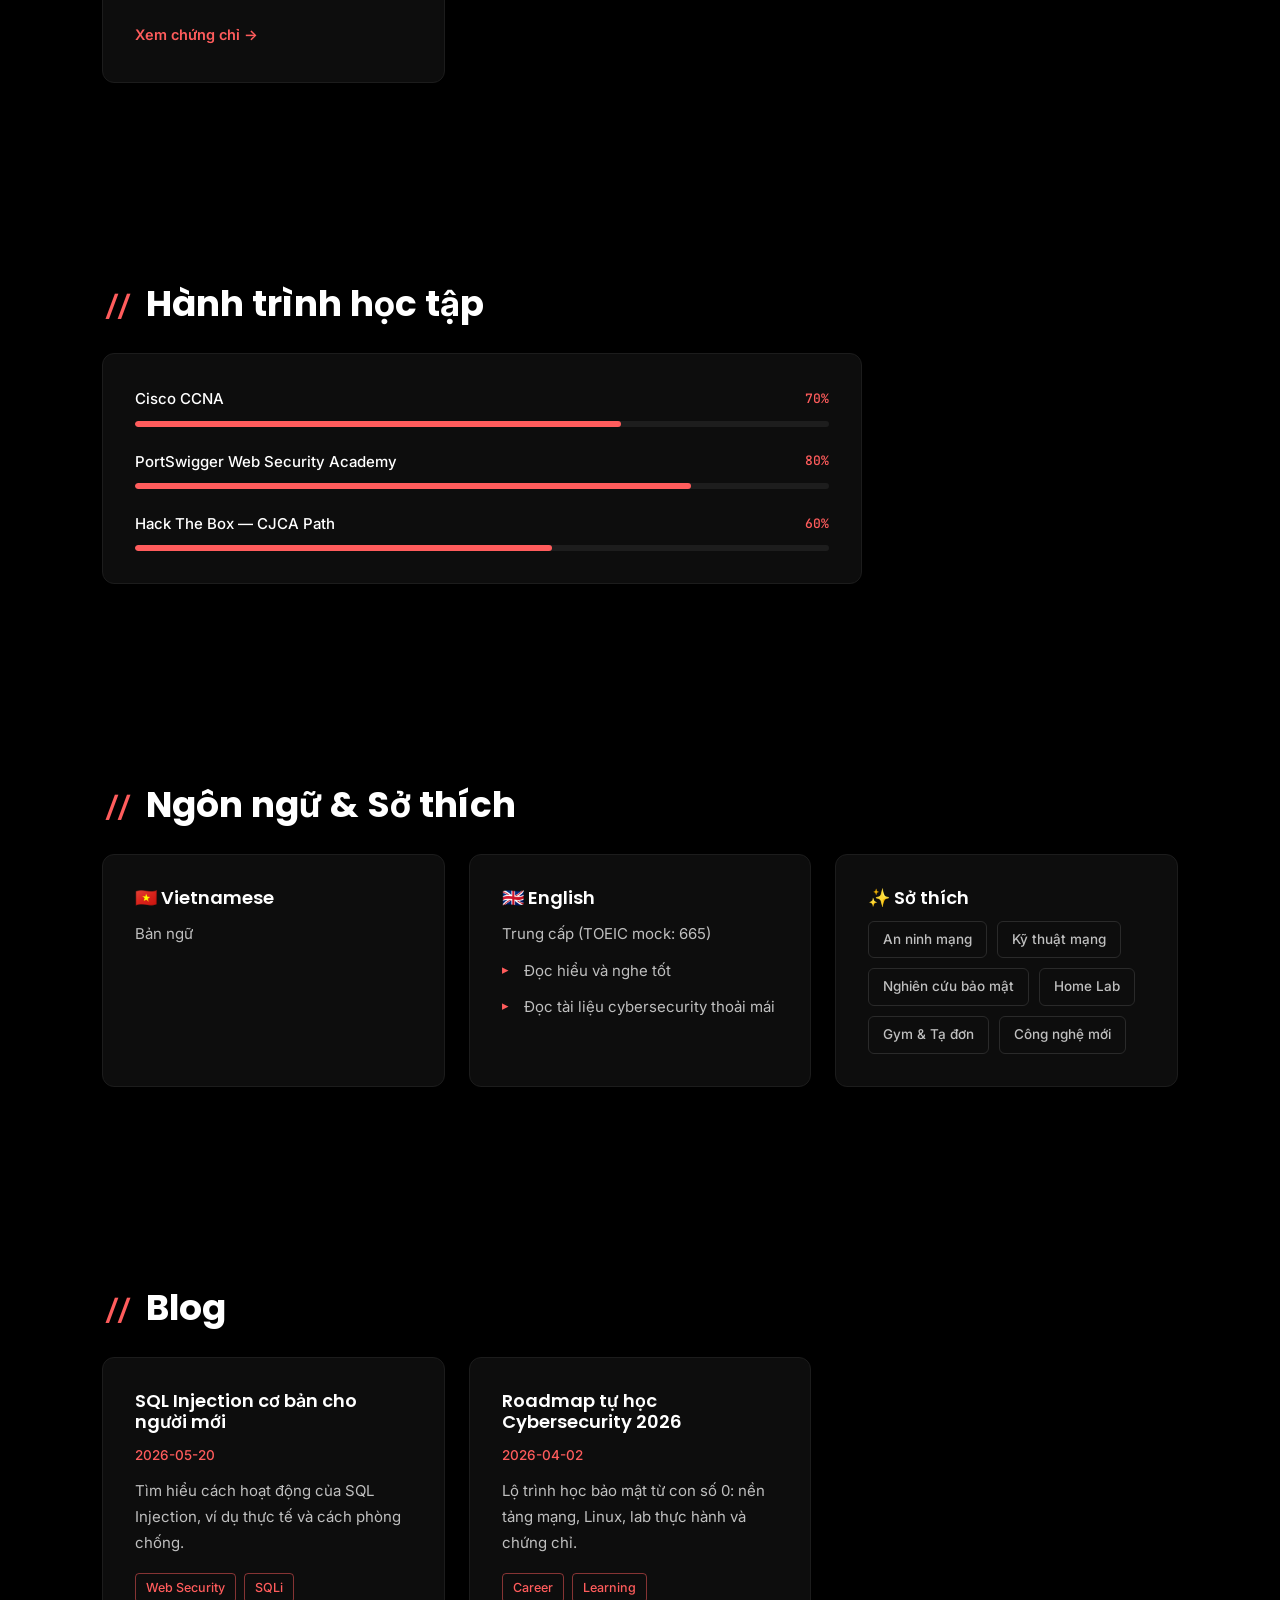
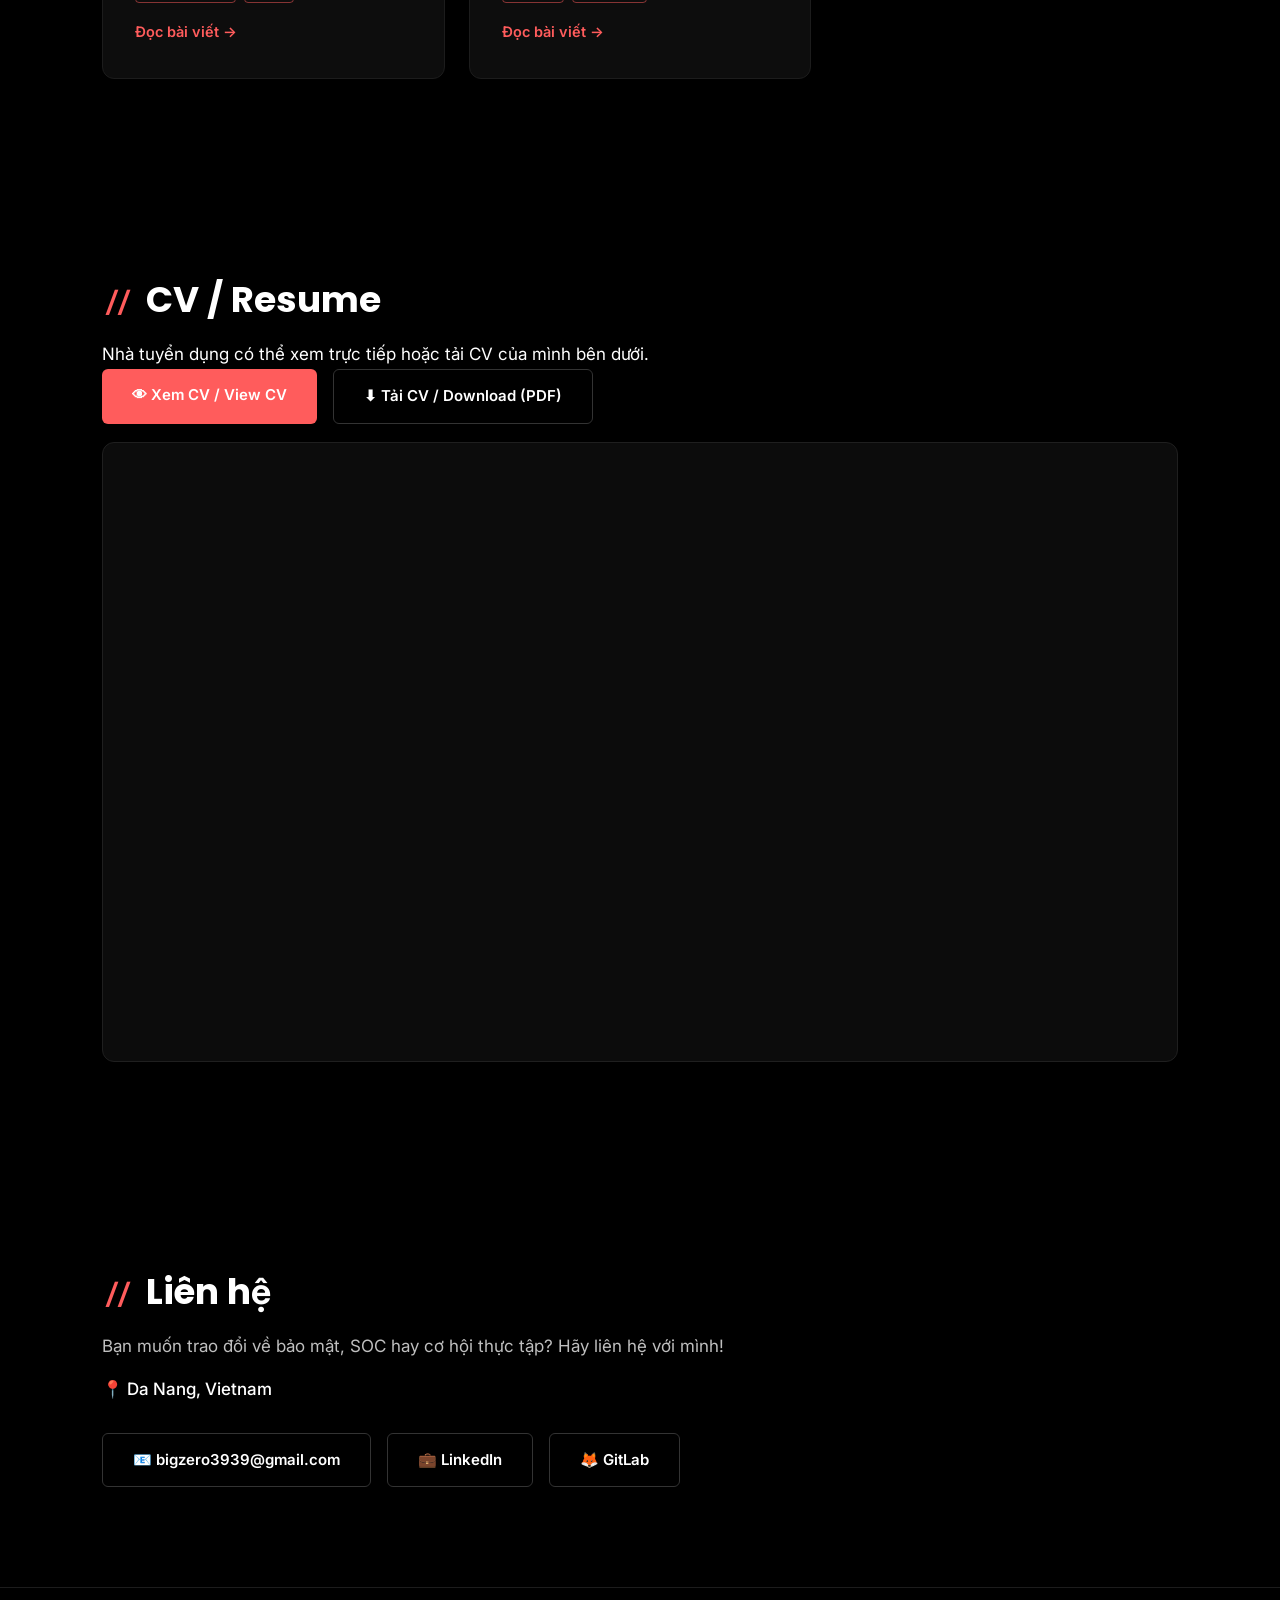
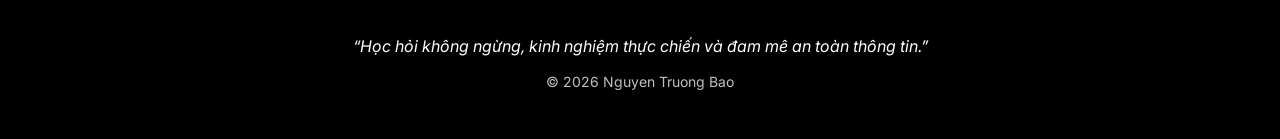
==== commit 588bdbd3: "Update headline to remove 'Future' from title" ====
--- a/bigseven3939-project-main/public/index.html
+++ b/bigseven3939-project-main/public/index.html
@@ -44,7 +44,7 @@
     <section id="home" class="hero">
       <div class="hero-left reveal">
         <p class="greeting">Nguyen Truong Bao · Da Nang, Vietnam</p>
-        <h1 data-i18n="hero.headline">Cybersecurity Student &amp; Future SOC Analyst</h1>
+        <h1 data-i18n="hero.headline">Cybersecurity Student &amp; SOC Analyst</h1>
         <p class="hero-role" data-i18n="hero.sub">Building practical skills in security monitoring, network defense, threat detection, and cybersecurity automation.</p>
         <p class="hero-intro" data-i18n="hero.desc">I am an Information Security student with hands-on experience in SIEM deployment, security monitoring, network infrastructure, and web application security assessment.</p>
         <div class="hero-cta">
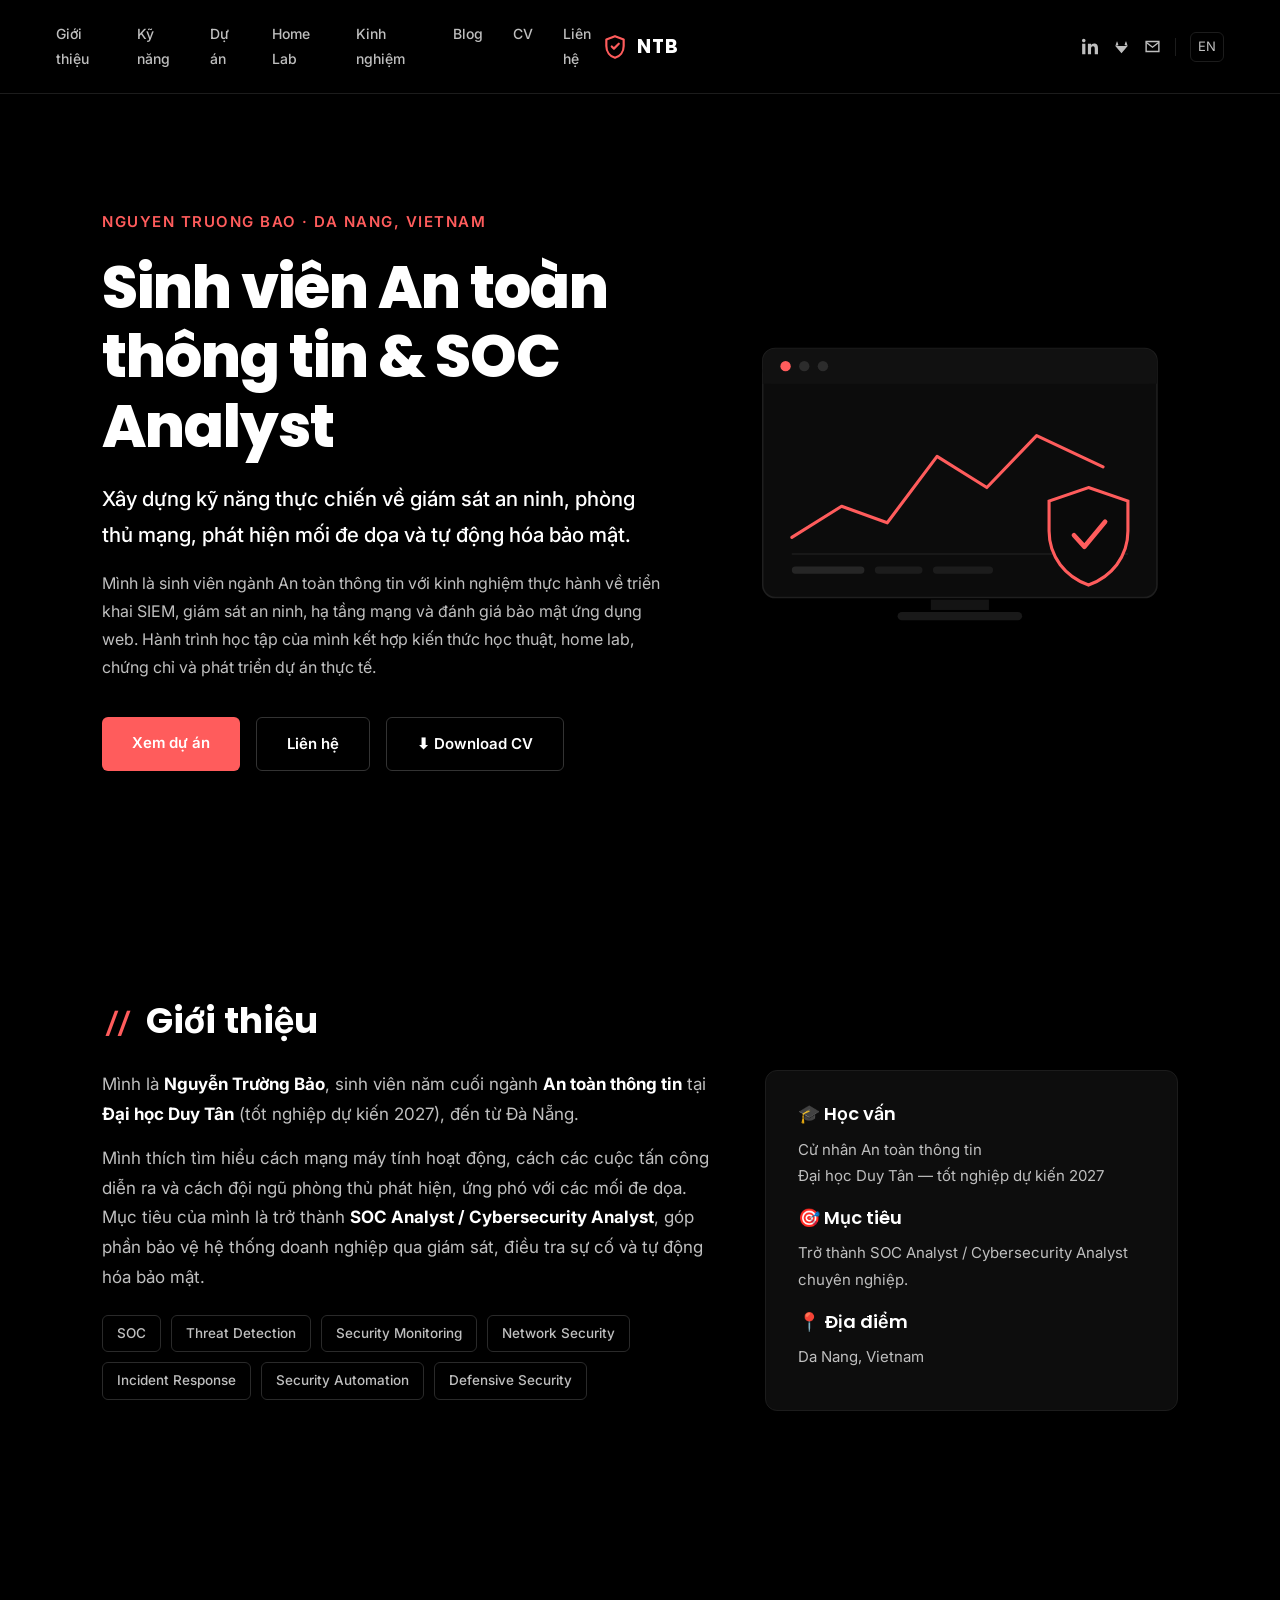
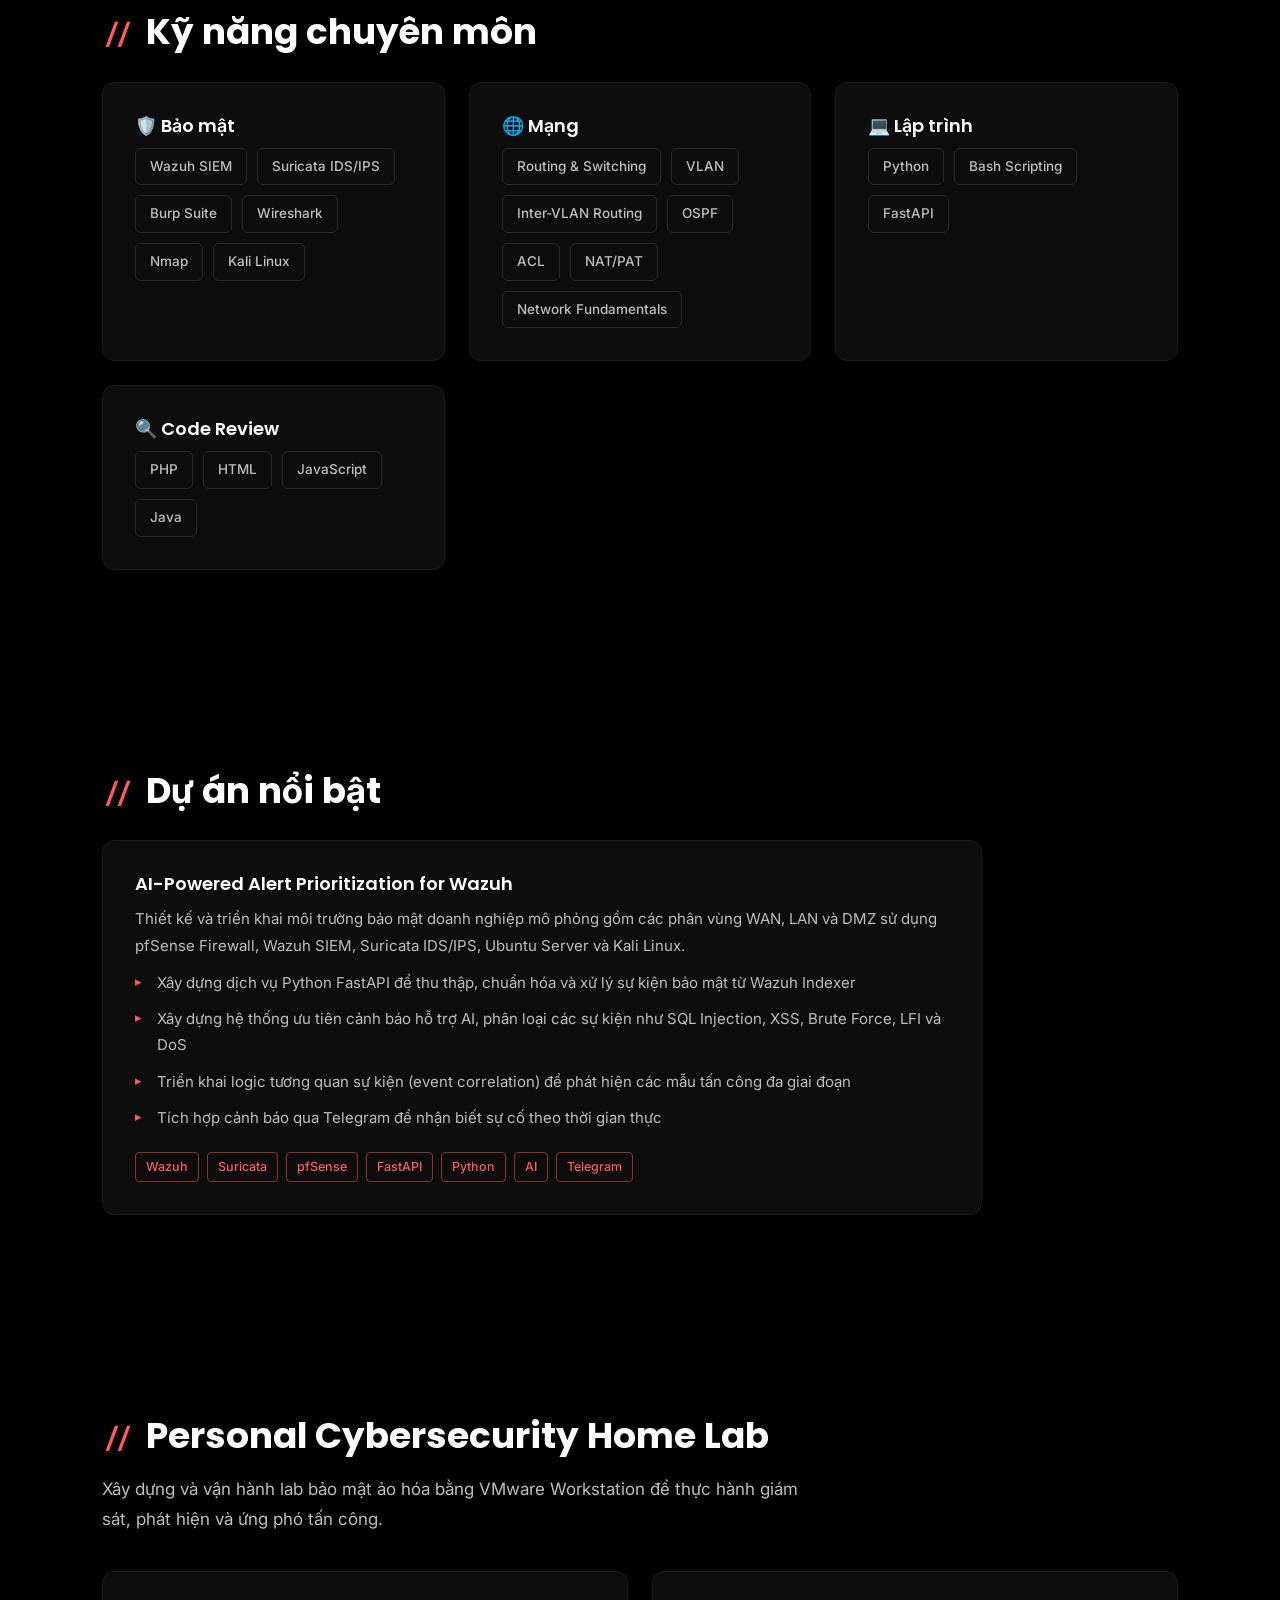
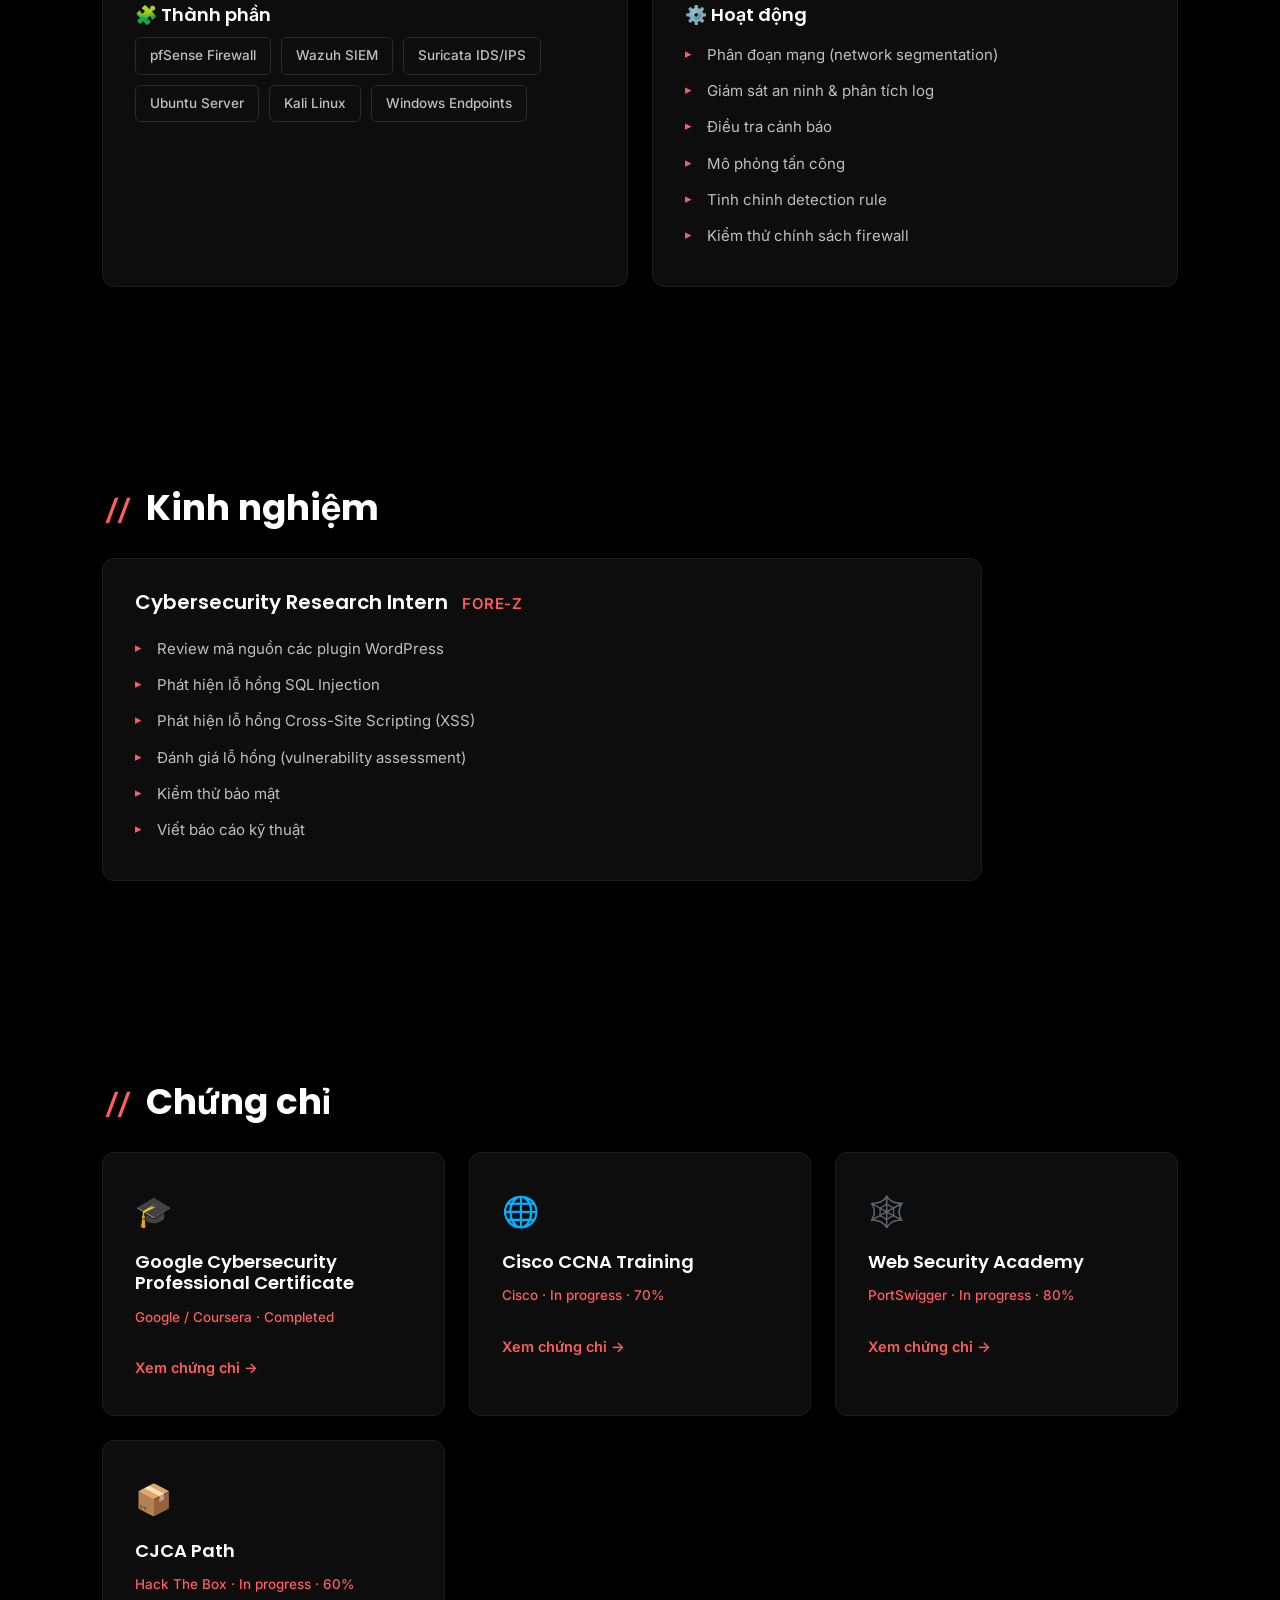
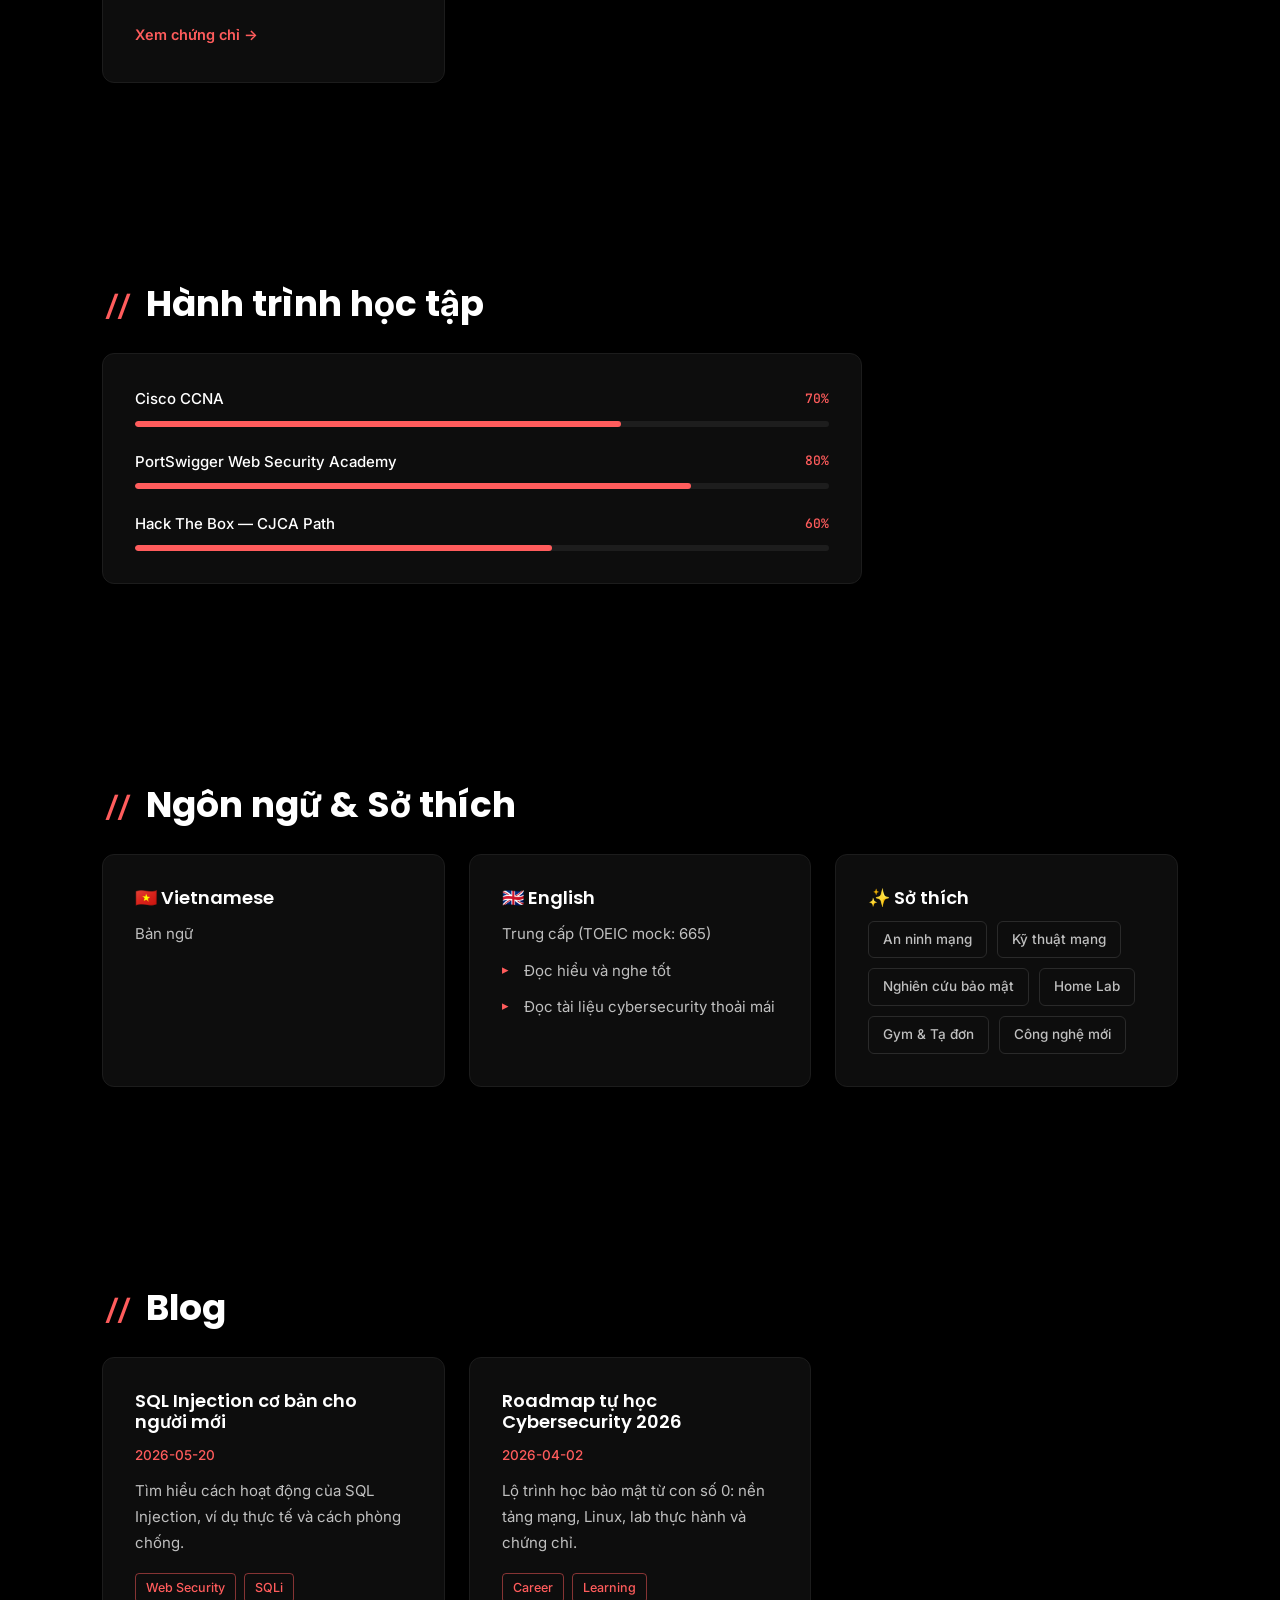
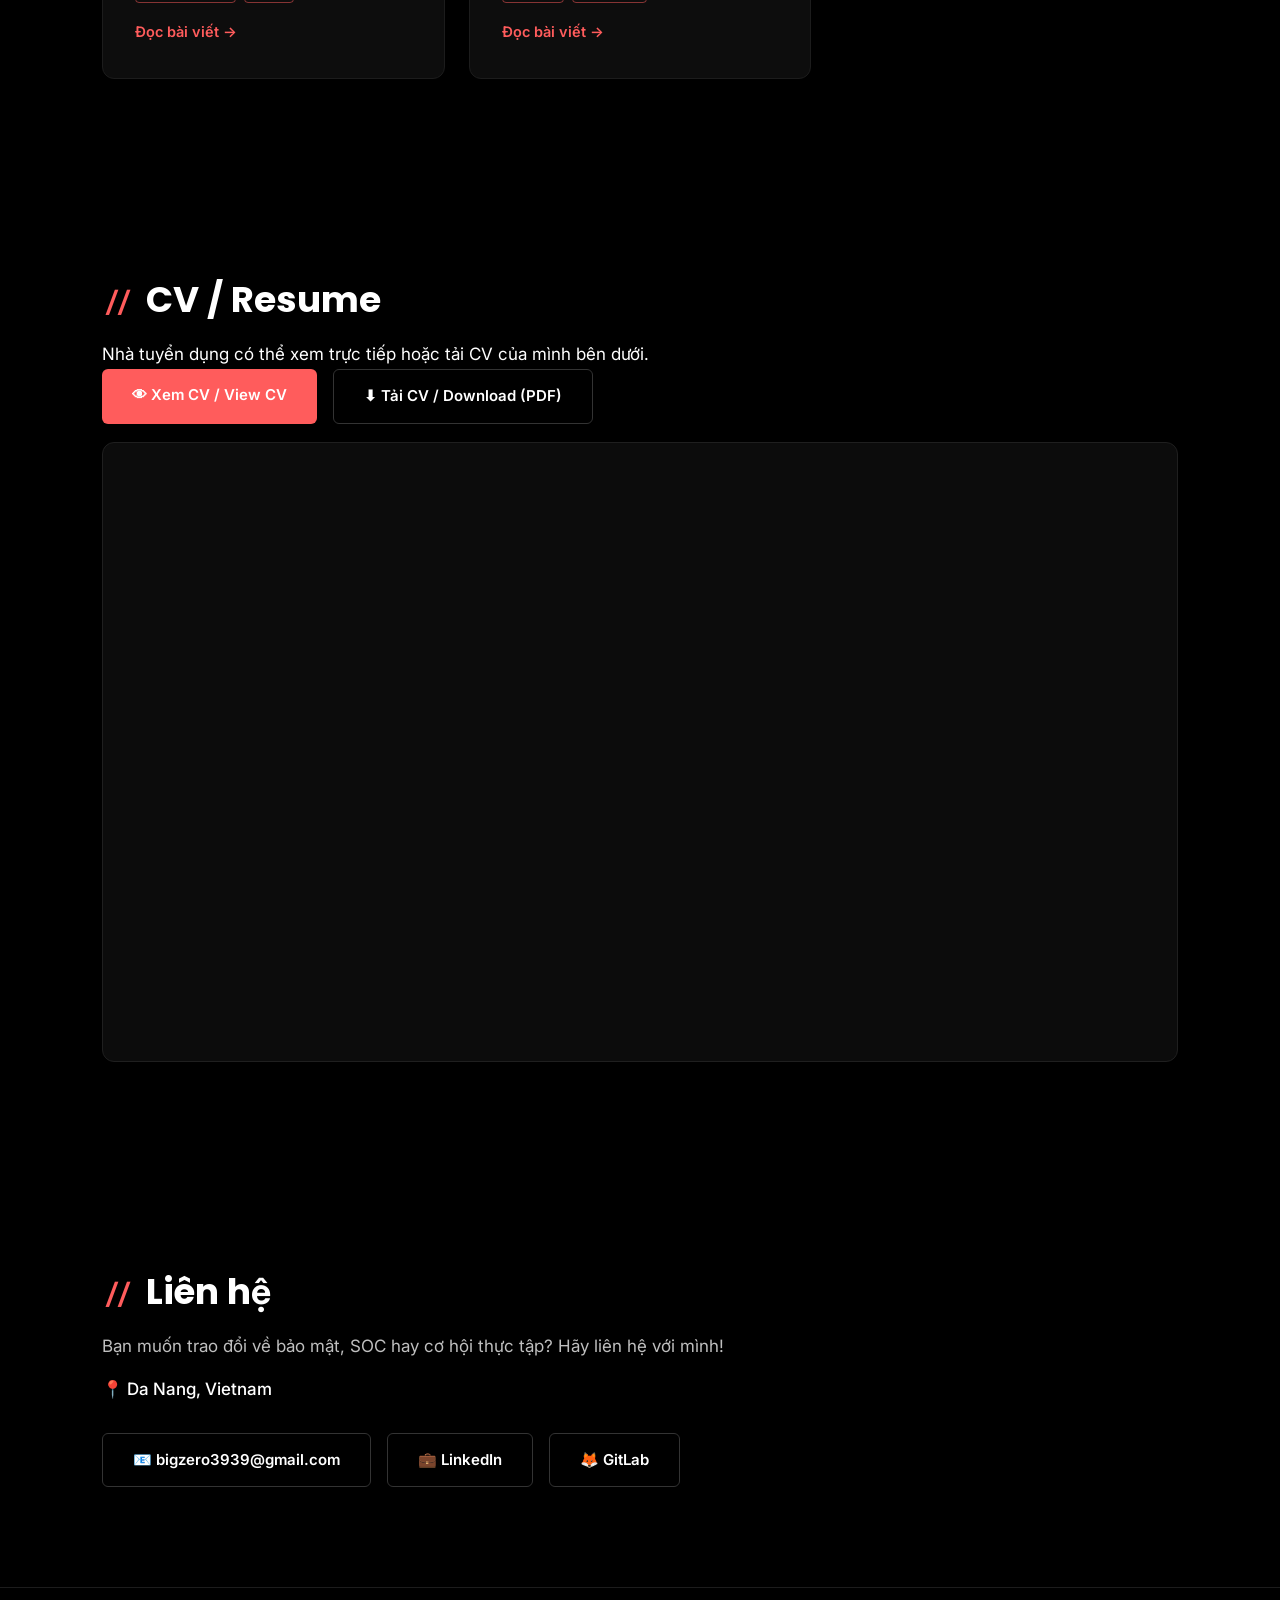
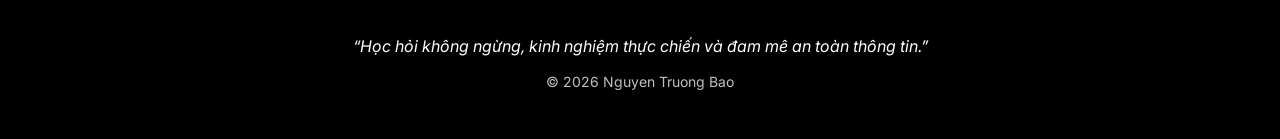
==== commit 3b52be1b: "Update portfolio project descriptions" ====
--- a/bigseven3939-project-main/public/index.html
+++ b/bigseven3939-project-main/public/index.html
@@ -3,7 +3,7 @@
 <head>
   <meta charset="UTF-8" />
   <meta name="viewport" content="width=device-width, initial-scale=1.0" />
-  <title>Nguyen Truong Bao | Cybersecurity Student &amp; Future SOC Analyst</title>
+  <title>Nguyen Truong Bao | Cybersecurity Student &amp; SOC Analyst</title>
   <meta name="description" content="Portfolio of Nguyen Truong Bao - Information Security student at Duy Tan University, aspiring SOC Analyst. SIEM, security monitoring, network defense and security automation." />
   <link rel="preconnect" href="https://fonts.googleapis.com" />
   <link href="https://fonts.googleapis.com/css2?family=Poppins:wght@500;600;700;800&family=Inter:wght@400;500;600&family=JetBrains+Mono:wght@400;600&display=swap" rel="stylesheet" />
--- a/bigseven3939-project-main/public/css/style.css
+++ b/bigseven3939-project-main/public/css/style.css
@@ -35,11 +35,11 @@
 
 /* ---------- Language toggle ---------- */
 .lang-en { display: none; }
-body.lang-en .lang-en { display: block; }
-body.lang-en .lang-vi { display: none; }
+body.is-en .lang-en { display: block; }
+body.is-en .lang-vi { display: none; }
 div.chips.lang-en { display: none; }
-body.lang-en div.chips.lang-en { display: flex; }
-body.lang-en div.chips.lang-vi { display: none; }
+body.is-en div.chips.lang-en { display: flex; }
+body.is-en div.chips.lang-vi { display: none; }
 
 /* ---------- Navbar ---------- */
 .navbar {
@@ -154,6 +154,15 @@
 .card:hover { transform: translateY(-4px); border-color: var(--accent); }
 .card h3 { font-size: 18px; font-weight: 600; margin-bottom: 12px; }
 .card .icon { font-size: 30px; display: block; margin-bottom: 14px; }
+.card .card-image {
+  width: 100%;
+  height: auto;
+  max-height: 220px;
+  object-fit: cover;
+  border-radius: 10px;
+  border: 1px solid var(--border);
+  margin-bottom: 14px;
+}
 .card p { color: var(--muted); font-size: 15px; }
 .card .meta { color: var(--accent); font-size: 13.5px; font-weight: 500; margin-bottom: 10px; }
 .info-card h3 { margin-top: 18px; }
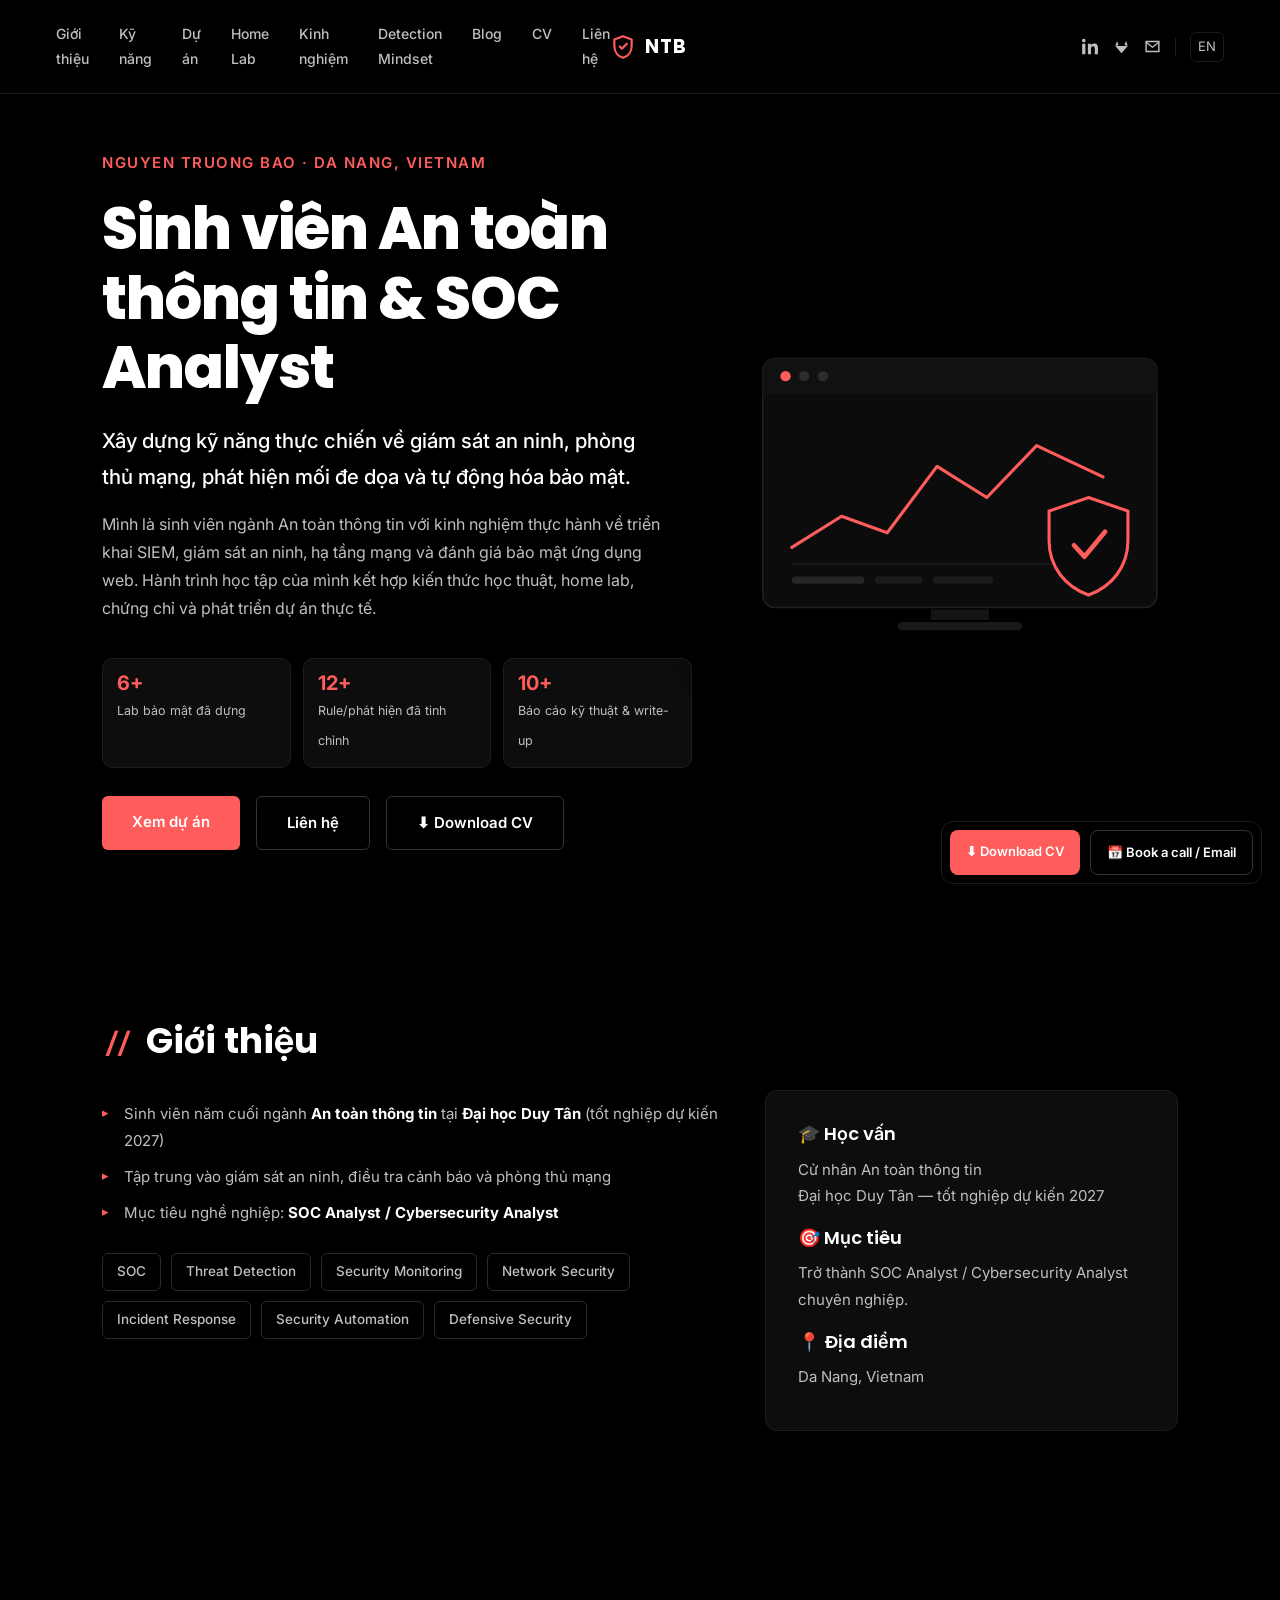
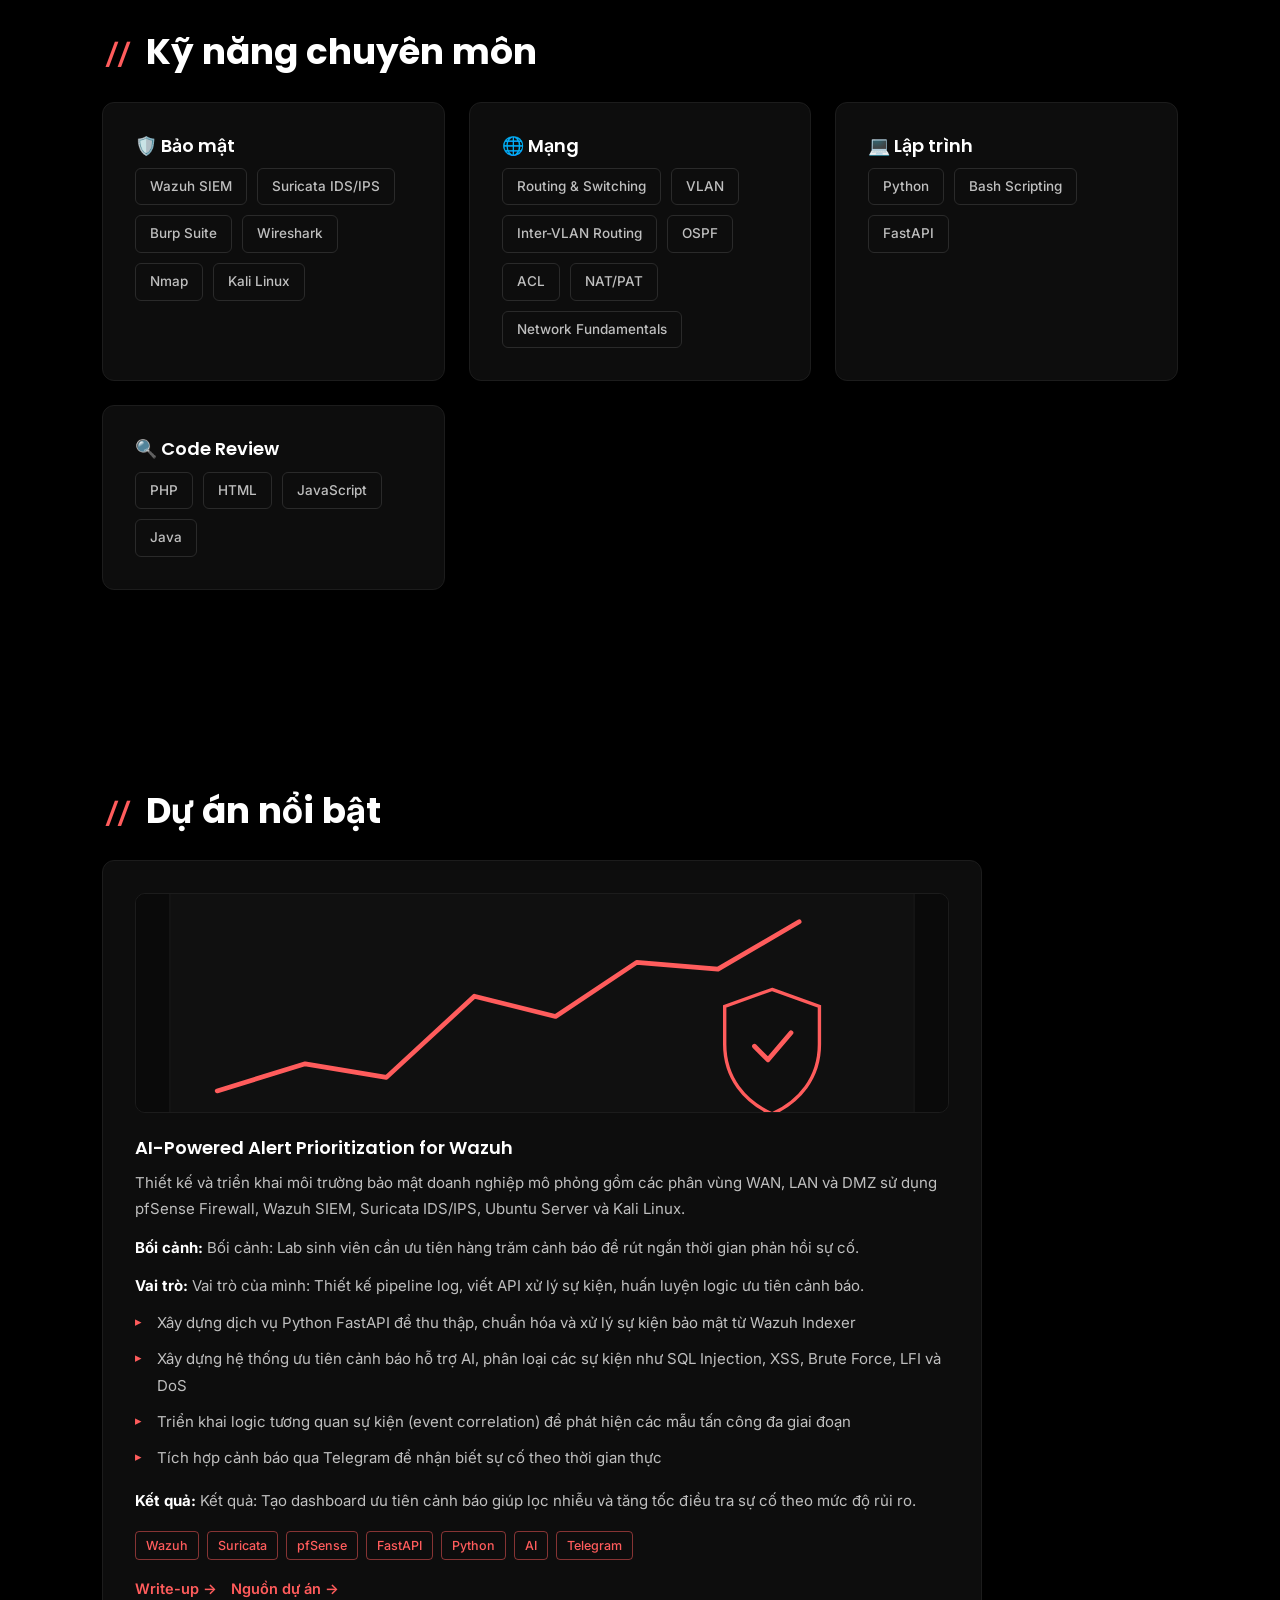
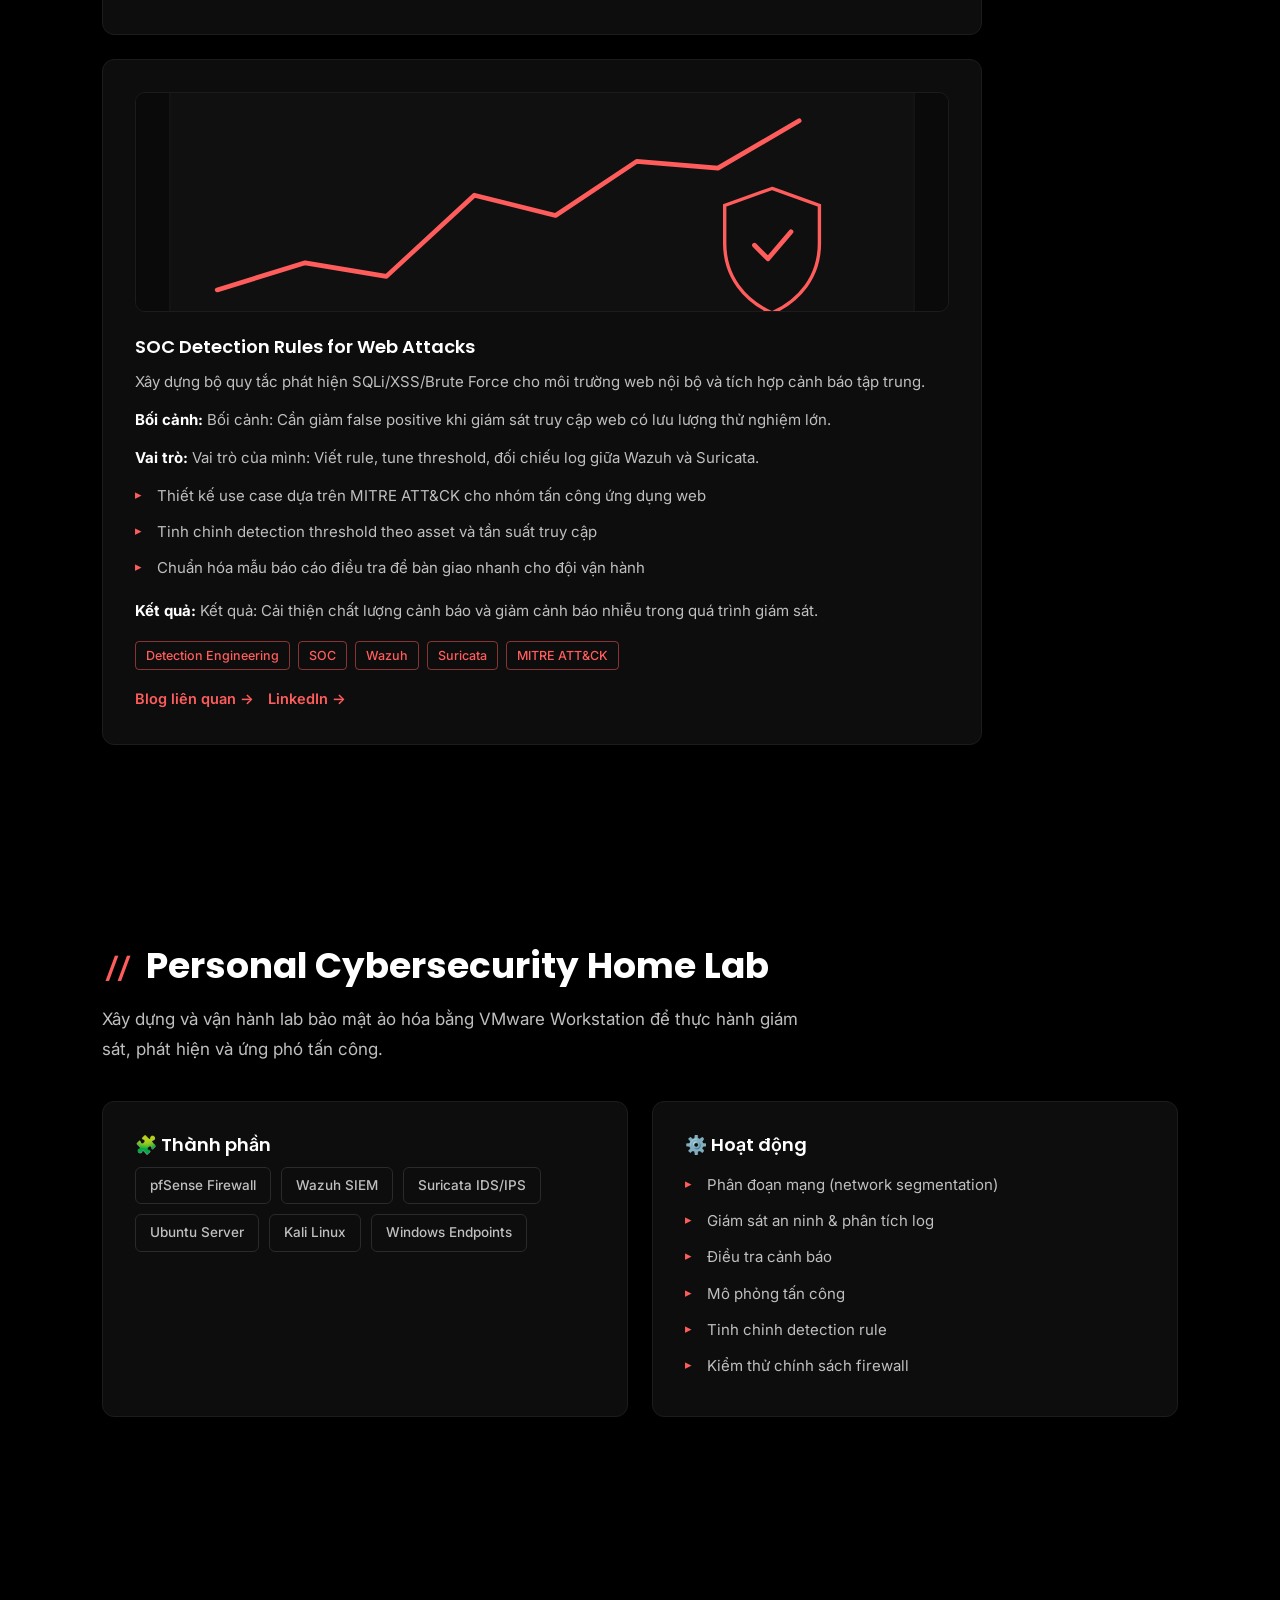
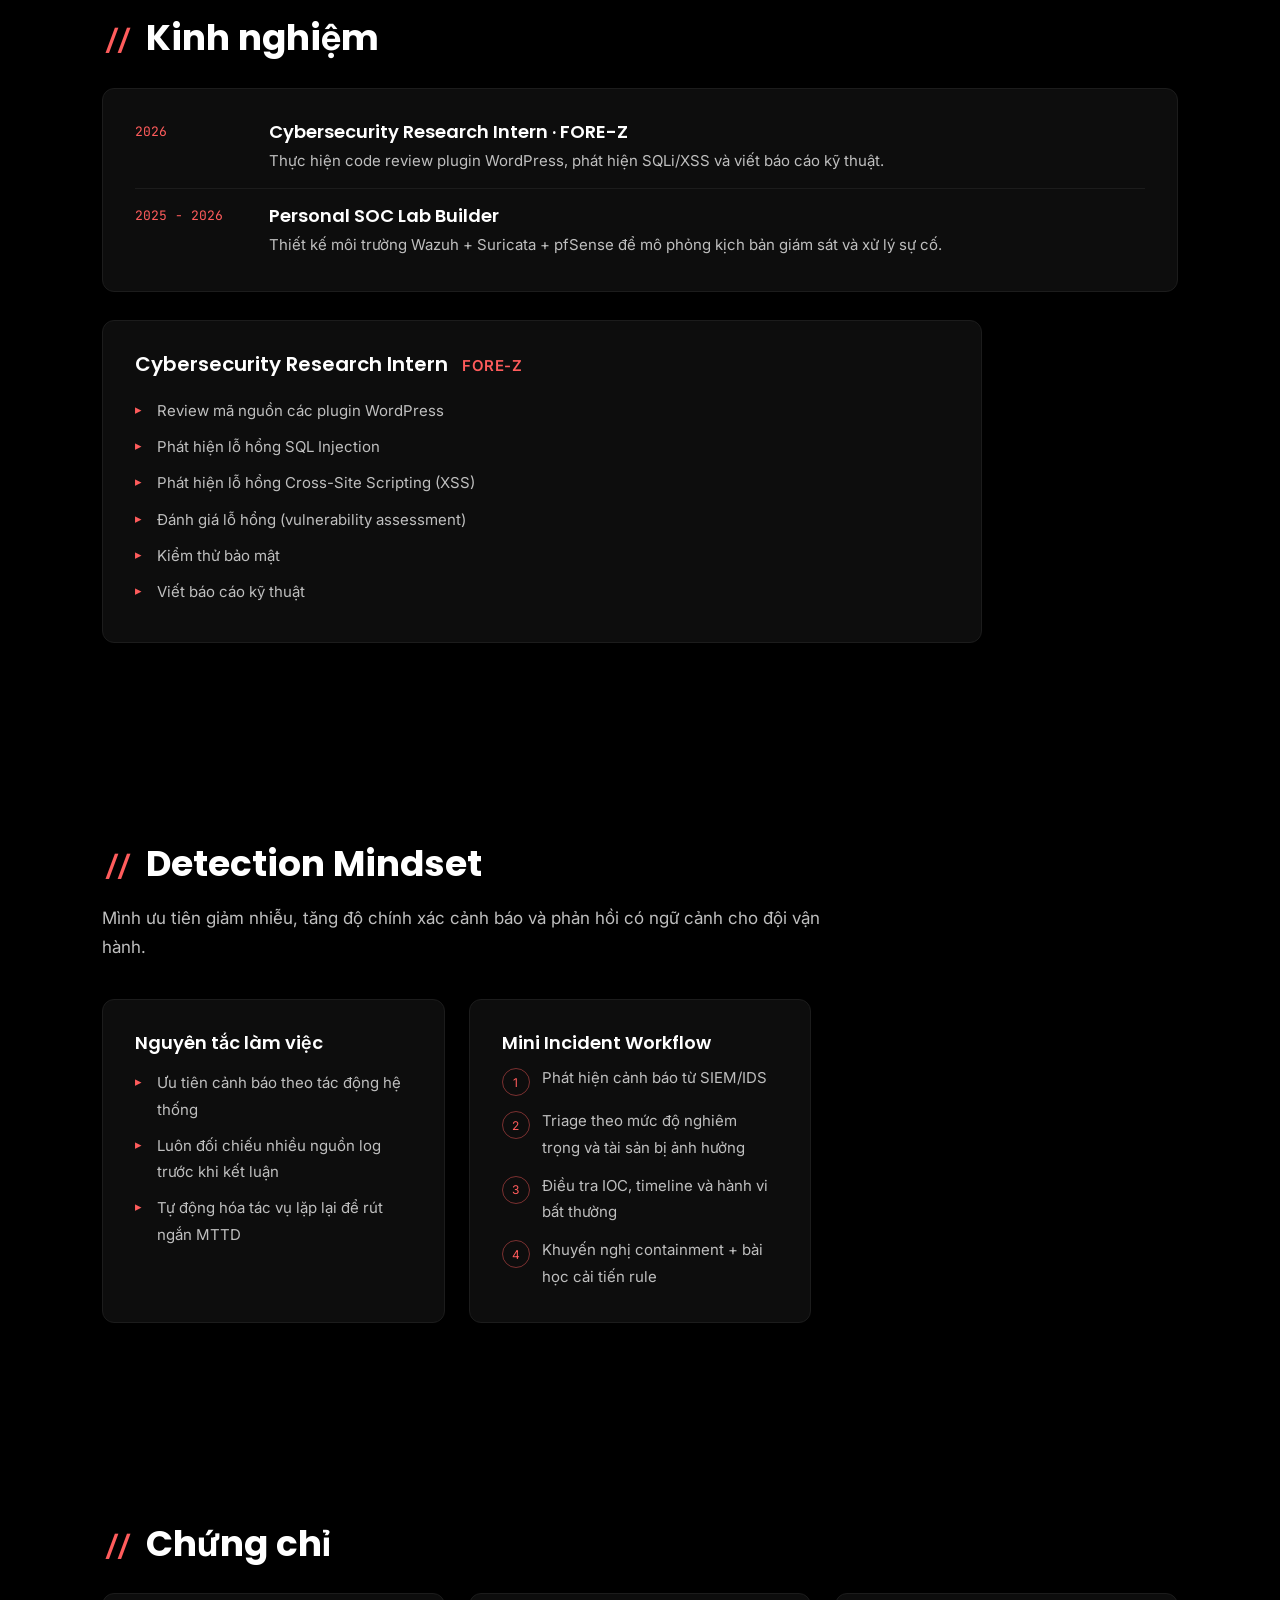
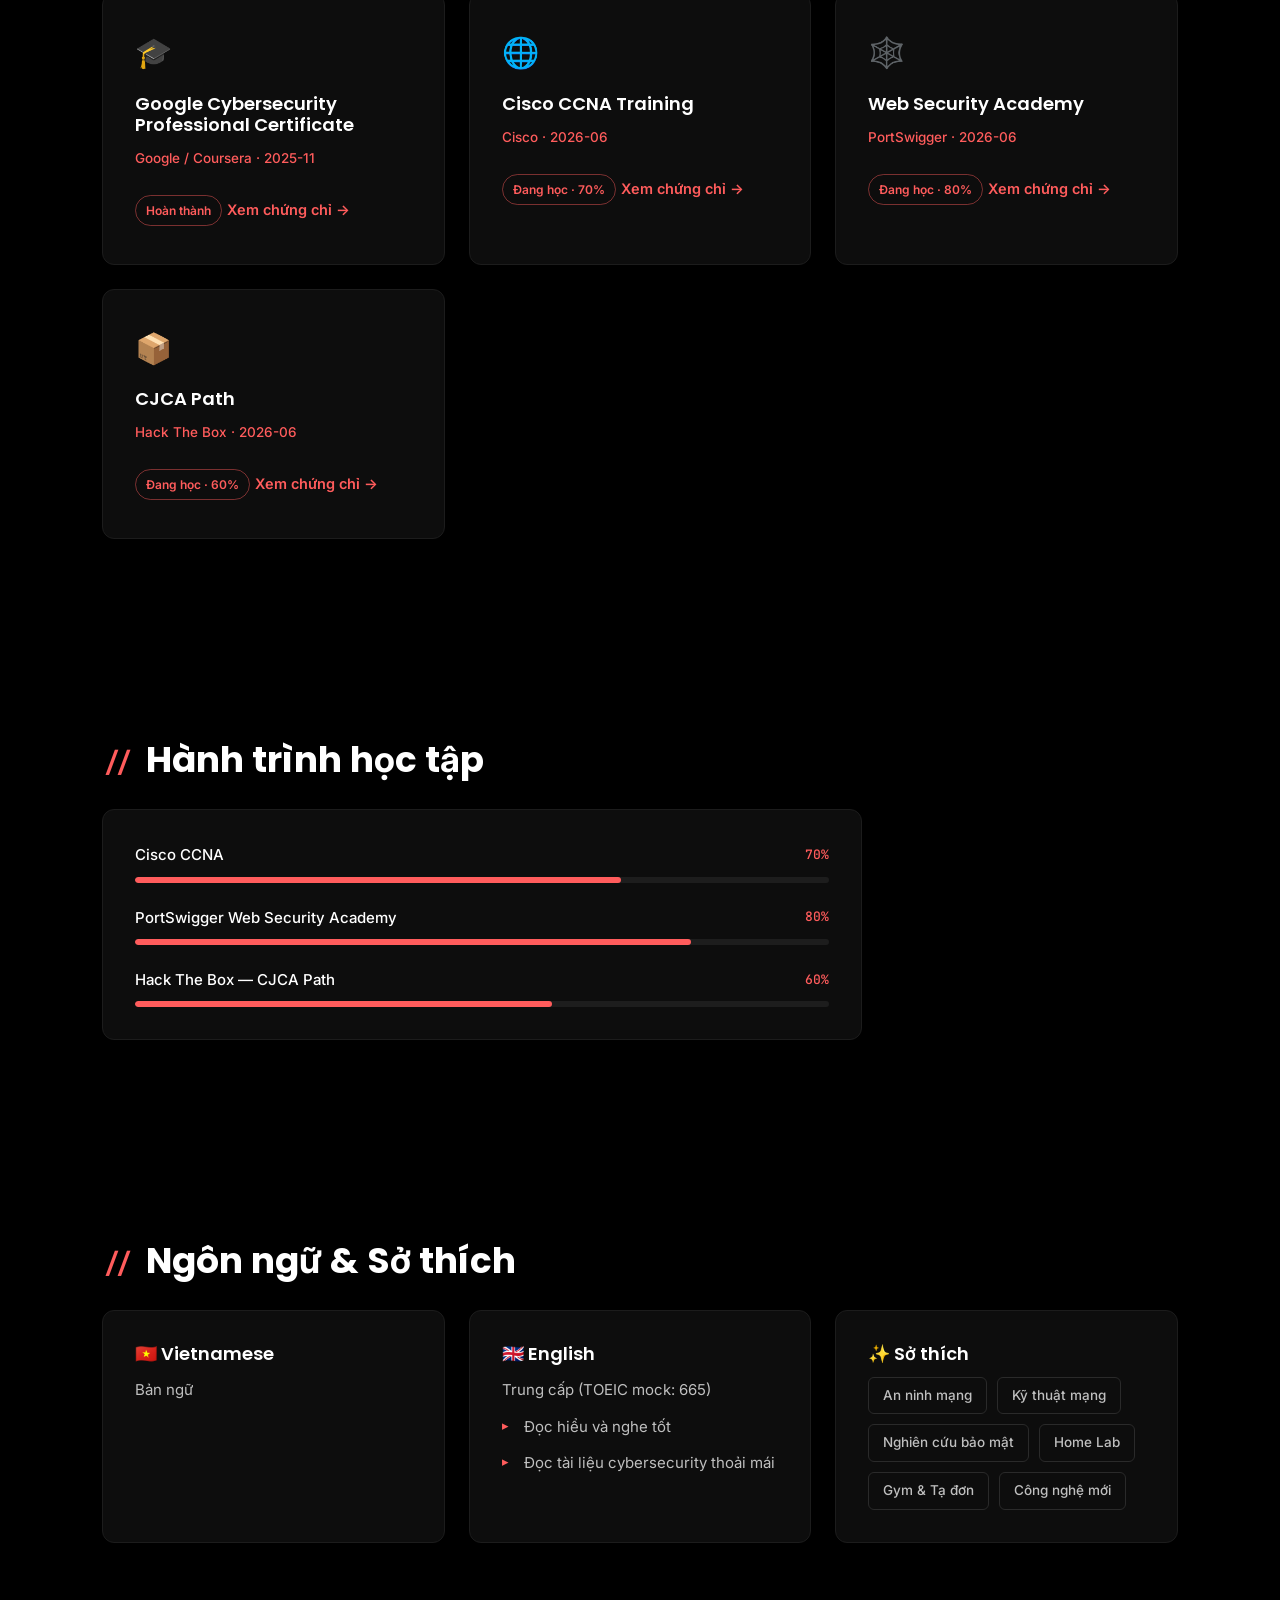
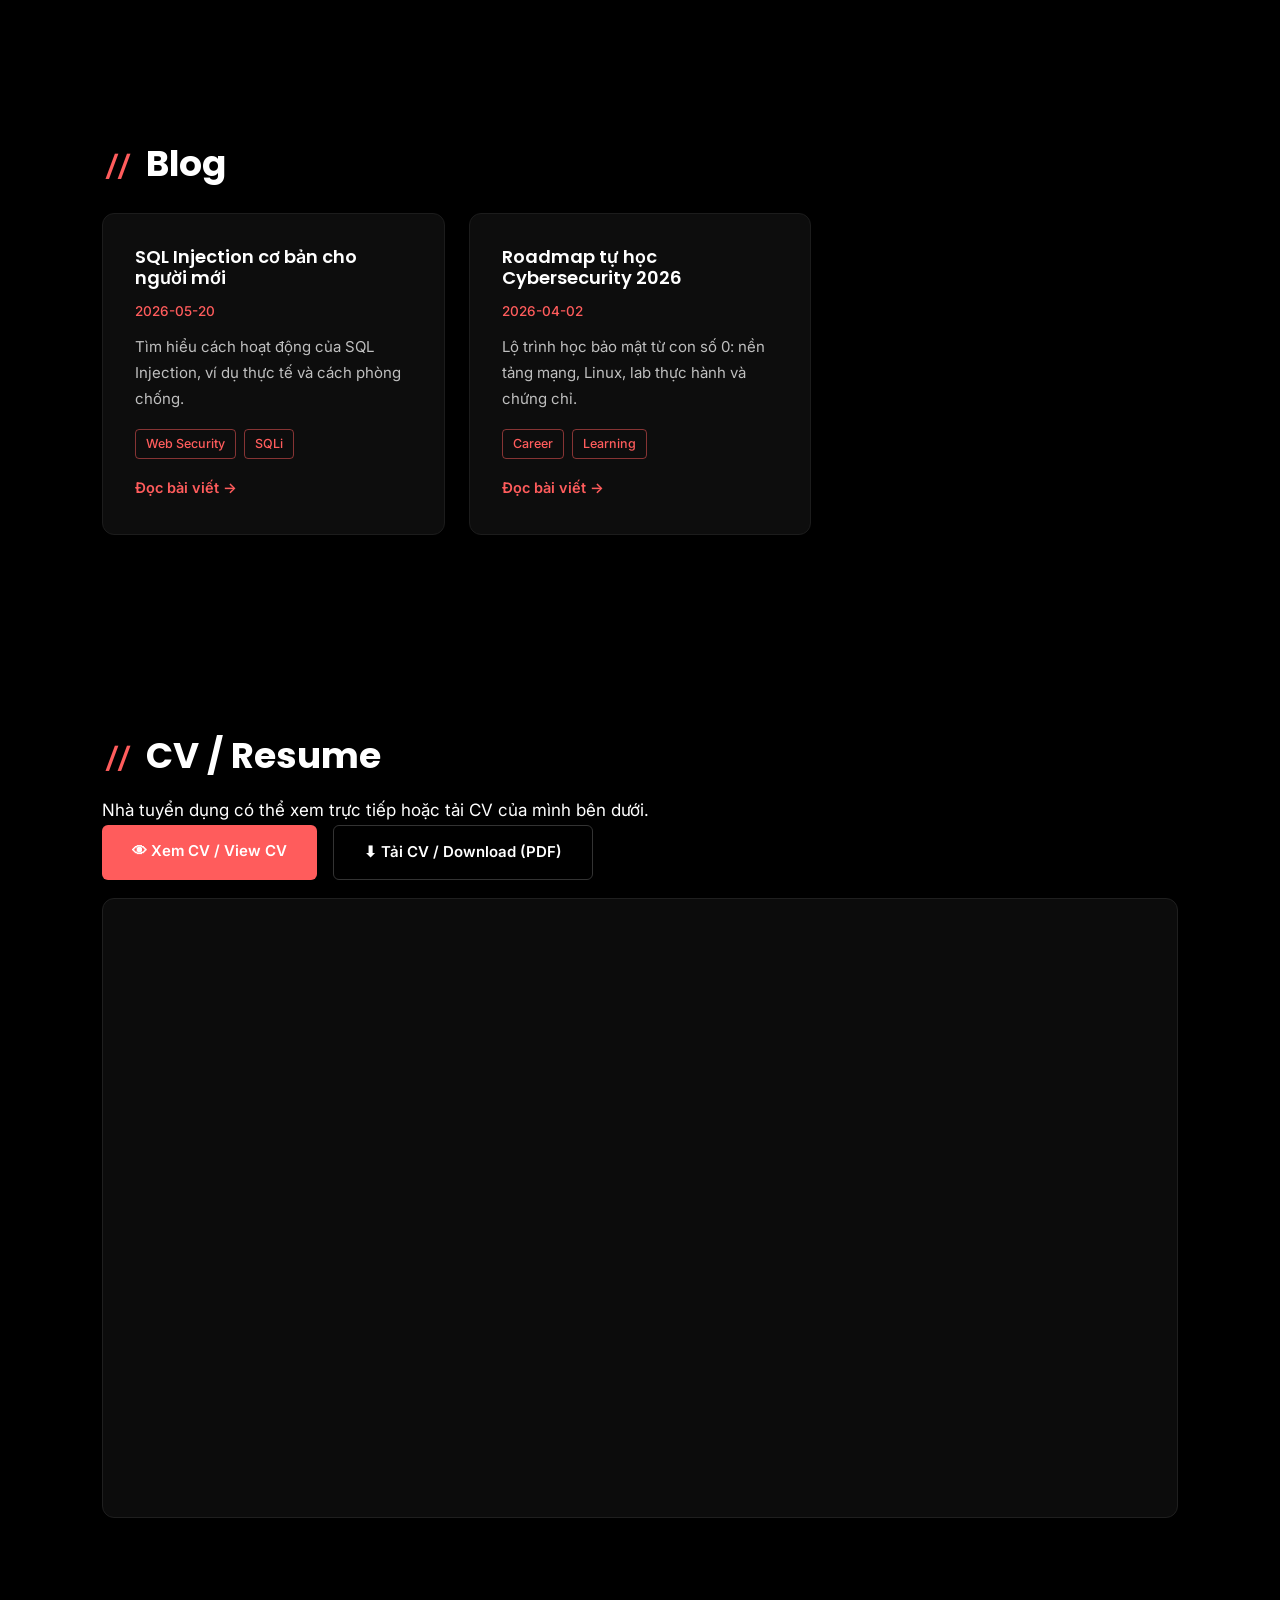
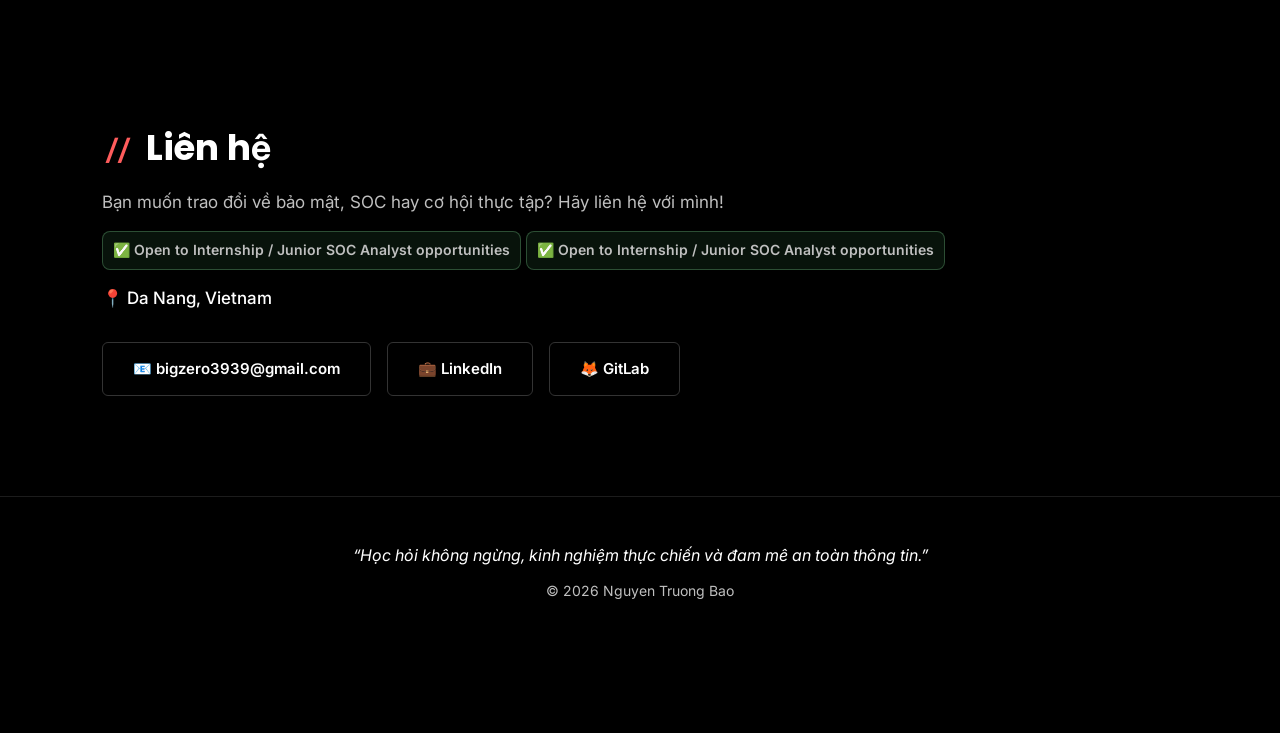
==== commit 64d413c8: "feat: enhance portfolio content and recruiter-focused UX" ====
--- a/bigseven3939-project-main/public/index.html
+++ b/bigseven3939-project-main/public/index.html
@@ -3,8 +3,18 @@
 <head>
   <meta charset="UTF-8" />
   <meta name="viewport" content="width=device-width, initial-scale=1.0" />
-  <title>Nguyen Truong Bao | Cybersecurity Student &amp; SOC Analyst</title>
-  <meta name="description" content="Portfolio of Nguyen Truong Bao - Information Security student at Duy Tan University, aspiring SOC Analyst. SIEM, security monitoring, network defense and security automation." />
+  <title>Nguyen Truong Bao | SOC Analyst Portfolio</title>
+  <meta name="description" content="SOC Analyst portfolio of Nguyen Truong Bao featuring SIEM monitoring, detection engineering, incident triage workflow, and cybersecurity projects." />
+  <meta property="og:type" content="website" />
+  <meta property="og:title" content="Nguyen Truong Bao | SOC Analyst Portfolio" />
+  <meta property="og:description" content="Hands-on SOC Analyst portfolio: Wazuh SIEM, threat detection, incident response workflow, and security projects." />
+  <meta property="og:image" content="assets/og-cover.svg" />
+  <meta property="og:url" content="https://bigseven3939.github.io/BaoPorfolio/" />
+  <meta name="twitter:card" content="summary_large_image" />
+  <meta name="twitter:title" content="Nguyen Truong Bao | SOC Analyst Portfolio" />
+  <meta name="twitter:description" content="Hands-on SOC Analyst portfolio with practical projects and detection mindset." />
+  <meta name="twitter:image" content="assets/og-cover.svg" />
+  <link rel="icon" type="image/svg+xml" href="assets/favicon.svg" />
   <link rel="preconnect" href="https://fonts.googleapis.com" />
   <link href="https://fonts.googleapis.com/css2?family=Poppins:wght@500;600;700;800&family=Inter:wght@400;500;600&family=JetBrains+Mono:wght@400;600&display=swap" rel="stylesheet" />
   <link rel="stylesheet" href="css/style.css" />
@@ -18,6 +28,7 @@
       <a href="#projects" data-i18n="nav.projects">Dự án</a>
       <a href="#homelab" data-i18n="nav.lab">Home Lab</a>
       <a href="#experience" data-i18n="nav.experience">Kinh nghiệm</a>
+      <a href="#mindset" data-i18n="nav.mindset">Detection Mindset</a>
       <a href="#blog" data-i18n="nav.blog">Blog</a>
       <a href="#cv">CV</a>
       <a href="#contact" data-i18n="nav.contact">Liên hệ</a>
@@ -47,6 +58,23 @@
         <h1 data-i18n="hero.headline">Cybersecurity Student &amp; SOC Analyst</h1>
         <p class="hero-role" data-i18n="hero.sub">Building practical skills in security monitoring, network defense, threat detection, and cybersecurity automation.</p>
         <p class="hero-intro" data-i18n="hero.desc">I am an Information Security student with hands-on experience in SIEM deployment, security monitoring, network infrastructure, and web application security assessment.</p>
+        <div class="hero-metrics">
+          <div class="metric-card">
+            <strong>6+</strong>
+            <span class="lang-vi">Lab bảo mật đã dựng</span>
+            <span class="lang-en">Security lab scenarios built</span>
+          </div>
+          <div class="metric-card">
+            <strong>12+</strong>
+            <span class="lang-vi">Rule/phát hiện đã tinh chỉnh</span>
+            <span class="lang-en">Detection rules tuned</span>
+          </div>
+          <div class="metric-card">
+            <strong>10+</strong>
+            <span class="lang-vi">Báo cáo kỹ thuật &amp; write-up</span>
+            <span class="lang-en">Technical reports &amp; write-ups</span>
+          </div>
+        </div>
         <div class="hero-cta">
           <a href="#projects" class="btn btn-primary" data-i18n="hero.cta_projects">View Projects</a>
           <a href="#contact" class="btn btn-outline" data-i18n="hero.cta_contact">Contact Me</a>
@@ -82,12 +110,18 @@
       <div class="about-grid">
         <div>
           <div class="lang-vi">
-            <p>Mình là <strong>Nguyễn Trường Bảo</strong>, sinh viên năm cuối ngành <strong>An toàn thông tin</strong> tại <strong>Đại học Duy Tân</strong> (tốt nghiệp dự kiến 2027), đến từ Đà Nẵng.</p>
-            <p>Mình thích tìm hiểu cách mạng máy tính hoạt động, cách các cuộc tấn công diễn ra và cách đội ngũ phòng thủ phát hiện, ứng phó với các mối đe dọa. Mục tiêu của mình là trở thành <strong>SOC Analyst / Cybersecurity Analyst</strong>, góp phần bảo vệ hệ thống doanh nghiệp qua giám sát, điều tra sự cố và tự động hóa bảo mật.</p>
+            <ul class="dash-list compact-list">
+              <li>Sinh viên năm cuối ngành <strong>An toàn thông tin</strong> tại <strong>Đại học Duy Tân</strong> (tốt nghiệp dự kiến 2027)</li>
+              <li>Tập trung vào giám sát an ninh, điều tra cảnh báo và phòng thủ mạng</li>
+              <li>Mục tiêu nghề nghiệp: <strong>SOC Analyst / Cybersecurity Analyst</strong></li>
+            </ul>
           </div>
           <div class="lang-en">
-            <p>I'm <strong>Nguyen Truong Bao</strong>, a final-year <strong>Information Security</strong> student at <strong>Duy Tan University</strong> (expected graduation 2027), based in Da Nang, Vietnam.</p>
-            <p>I enjoy understanding how networks work, how attacks happen, and how defenders can detect and respond to threats. My goal is to become a <strong>SOC Analyst / Cybersecurity Analyst</strong> and contribute to protecting enterprise environments through monitoring, incident investigation, and security automation.</p>
+            <ul class="dash-list compact-list">
+              <li>Final-year <strong>Information Security</strong> student at <strong>Duy Tan University</strong> (expected graduation 2027)</li>
+              <li>Focused on security monitoring, alert investigation, and network defense</li>
+              <li>Career target: <strong>SOC Analyst / Cybersecurity Analyst</strong></li>
+            </ul>
           </div>
           <div class="chips interests-chips">
             <span class="chip">SOC</span>
@@ -166,6 +200,24 @@
     <!-- ============ EXPERIENCE ============ -->
     <section id="experience" class="section reveal">
       <h2 class="section-title"><span class="prompt">//</span> <span data-i18n="experience.title">Kinh nghiệm</span></h2>
+      <div class="timeline card">
+        <div class="timeline-item">
+          <span class="timeline-date">2026</span>
+          <div>
+            <h3>Cybersecurity Research Intern · FORE-Z</h3>
+            <p class="lang-vi">Thực hiện code review plugin WordPress, phát hiện SQLi/XSS và viết báo cáo kỹ thuật.</p>
+            <p class="lang-en">Reviewed WordPress plugin code, identified SQLi/XSS issues, and produced technical reports.</p>
+          </div>
+        </div>
+        <div class="timeline-item">
+          <span class="timeline-date">2025 - 2026</span>
+          <div>
+            <h3>Personal SOC Lab Builder</h3>
+            <p class="lang-vi">Thiết kế môi trường Wazuh + Suricata + pfSense để mô phỏng kịch bản giám sát và xử lý sự cố.</p>
+            <p class="lang-en">Built Wazuh + Suricata + pfSense lab to simulate monitoring and incident triage workflows.</p>
+          </div>
+        </div>
+      </div>
       <div class="card xp-card">
         <div class="xp-head">
           <h3>Cybersecurity Research Intern</h3>
@@ -190,6 +242,34 @@
       </div>
     </section>
 
+    <section id="mindset" class="section reveal">
+      <h2 class="section-title"><span class="prompt">//</span> <span data-i18n="mindset.title">Detection Mindset</span></h2>
+      <p class="section-desc lang-vi">Mình ưu tiên giảm nhiễu, tăng độ chính xác cảnh báo và phản hồi có ngữ cảnh cho đội vận hành.</p>
+      <p class="section-desc lang-en">I prioritize noise reduction, higher alert precision, and context-rich response for operations teams.</p>
+      <div class="grid">
+        <div class="card">
+          <h3 data-i18n="mindset.principles">Nguyên tắc làm việc</h3>
+          <ul class="dash-list">
+            <li class="lang-vi">Ưu tiên cảnh báo theo tác động hệ thống</li>
+            <li class="lang-en">Prioritize alerts by business/system impact</li>
+            <li class="lang-vi">Luôn đối chiếu nhiều nguồn log trước khi kết luận</li>
+            <li class="lang-en">Correlate multiple log sources before concluding</li>
+            <li class="lang-vi">Tự động hóa tác vụ lặp lại để rút ngắn MTTD</li>
+            <li class="lang-en">Automate repetitive triage tasks to reduce MTTD</li>
+          </ul>
+        </div>
+        <div class="card">
+          <h3 data-i18n="mindset.workflow">Mini Incident Workflow</h3>
+          <ol class="incident-flow">
+            <li><span>1</span><p class="lang-vi">Phát hiện cảnh báo từ SIEM/IDS</p><p class="lang-en">Detect alert from SIEM/IDS</p></li>
+            <li><span>2</span><p class="lang-vi">Triage theo mức độ nghiêm trọng và tài sản bị ảnh hưởng</p><p class="lang-en">Triage by severity and impacted asset</p></li>
+            <li><span>3</span><p class="lang-vi">Điều tra IOC, timeline và hành vi bất thường</p><p class="lang-en">Investigate IOC, timeline, and anomalous behavior</p></li>
+            <li><span>4</span><p class="lang-vi">Khuyến nghị containment + bài học cải tiến rule</p><p class="lang-en">Recommend containment and detection-rule improvement</p></li>
+          </ol>
+        </div>
+      </div>
+    </section>
+
     <!-- ============ CERTIFICATIONS ============ -->
     <section id="certificates" class="section reveal">
       <h2 class="section-title"><span class="prompt">//</span> <span data-i18n="certs.title">Chứng chỉ</span></h2>
@@ -274,6 +354,8 @@
     <section id="contact" class="section reveal">
       <h2 class="section-title"><span class="prompt">//</span> <span data-i18n="contact.title">Liên hệ</span></h2>
       <p data-i18n="contact.desc">Bạn muốn trao đổi về bảo mật, SOC hay cơ hội thực tập? Hãy liên hệ với mình!</p>
+      <p class="open-role lang-vi">✅ Open to Internship / Junior SOC Analyst opportunities</p>
+      <p class="open-role lang-en">✅ Open to Internship / Junior SOC Analyst opportunities</p>
       <p class="contact-loc">📍 Da Nang, Vietnam</p>
       <div class="contact-links">
         <a class="btn btn-outline" href="mailto:bigzero3939@gmail.com">📧 bigzero3939@gmail.com</a>
@@ -288,6 +370,11 @@
     <p>© 2026 Nguyen Truong Bao</p>
   </footer>
 
+  <div class="sticky-cta">
+    <a class="btn btn-primary" href="cv/NguyenTruongBao-CV.pdf" download="NguyenTruongBao-CV.pdf">⬇ Download CV</a>
+    <a class="btn btn-outline" href="mailto:bigzero3939@gmail.com">📅 Book a call / Email</a>
+  </div>
+
   <script src="js/i18n.js"></script>
   <script src="js/data.js"></script>
   <script src="js/main.js"></script>
--- a/bigseven3939-project-main/public/css/style.css
+++ b/bigseven3939-project-main/public/css/style.css
@@ -25,6 +25,7 @@
   font-size: 17px;
   line-height: 1.75;
   -webkit-font-smoothing: antialiased;
+  padding-bottom: 86px;
 }
 h1, h2, h3 { font-family: var(--font-head); line-height: 1.18; }
 a { color: inherit; text-decoration: none; }
@@ -119,6 +120,26 @@
 .hero-role { font-size: clamp(17px, 1.6vw, 21px); font-weight: 500; color: var(--text); margin-bottom: 16px; max-width: 560px; }
 .hero-intro { color: var(--muted); max-width: 560px; margin-bottom: 36px; font-size: 16px; }
 .hero-cta { display: flex; gap: 16px; flex-wrap: wrap; }
+.hero-metrics {
+  display: grid;
+  grid-template-columns: repeat(3, minmax(140px, 1fr));
+  gap: 12px;
+  margin-bottom: 28px;
+  max-width: 670px;
+}
+.metric-card {
+  background: var(--bg-card);
+  border: 1px solid var(--border);
+  border-radius: 10px;
+  padding: 12px 14px;
+}
+.metric-card strong {
+  display: block;
+  color: var(--accent);
+  font-size: 20px;
+  line-height: 1.2;
+}
+.metric-card span { color: var(--muted); font-size: 12.5px; line-height: 1.45; }
 
 .hero-right { display: flex; justify-content: center; }
 .soc-art {
@@ -140,6 +161,7 @@
 .about-grid p { color: var(--muted); margin-bottom: 14px; }
 .about-grid strong { color: var(--text); }
 .interests-chips { margin-top: 22px; }
+.compact-list li { padding-top: 4px; padding-bottom: 4px; }
 
 /* ---------- Cards & grid ---------- */
 .grid { display: grid; grid-template-columns: repeat(auto-fill, minmax(290px, 1fr)); gap: 24px; }
@@ -165,9 +187,22 @@
 }
 .card p { color: var(--muted); font-size: 15px; }
 .card .meta { color: var(--accent); font-size: 13.5px; font-weight: 500; margin-bottom: 10px; }
+.cert-status {
+  display: inline-block;
+  border: 1px solid rgba(255, 92, 92, .45);
+  color: var(--accent) !important;
+  border-radius: 999px;
+  font-size: 12px !important;
+  font-weight: 600;
+  padding: 4px 10px;
+  margin-bottom: 6px;
+}
 .info-card h3 { margin-top: 18px; }
 .info-card h3:first-child { margin-top: 0; }
 .info-card p { margin-bottom: 8px; }
+.project-meta { margin-top: 12px; }
+.project-meta strong { color: var(--text); }
+.project-links { display: flex; flex-wrap: wrap; gap: 14px; }
 
 .card-link {
   display: inline-block; margin-top: 16px;
@@ -209,6 +244,40 @@
 .xp-head { display: flex; align-items: baseline; gap: 14px; flex-wrap: wrap; margin-bottom: 14px; }
 .xp-head h3 { margin-bottom: 0; font-size: 20px; }
 .xp-company { color: var(--accent); font-weight: 600; font-size: 15px; letter-spacing: .5px; }
+.timeline { margin-bottom: 24px; }
+.timeline-item {
+  display: grid;
+  grid-template-columns: 120px 1fr;
+  gap: 14px;
+  border-top: 1px solid var(--border);
+  padding-top: 16px;
+  margin-top: 14px;
+}
+.timeline-item:first-child { border-top: none; margin-top: 0; padding-top: 0; }
+.timeline-date { color: var(--accent); font-family: var(--font-mono); font-size: 13px; }
+.timeline-item h3 { margin-bottom: 6px; }
+
+/* ---------- Incident workflow ---------- */
+.incident-flow { list-style: none; display: grid; gap: 12px; margin-top: 6px; }
+.incident-flow li {
+  display: grid;
+  grid-template-columns: 28px 1fr;
+  gap: 12px;
+  align-items: start;
+}
+.incident-flow li span {
+  width: 28px;
+  height: 28px;
+  border-radius: 50%;
+  border: 1px solid rgba(255, 92, 92, .45);
+  color: var(--accent);
+  display: inline-flex;
+  align-items: center;
+  justify-content: center;
+  font-size: 12px;
+  margin-top: 3px;
+}
+.incident-flow li p { margin-bottom: 0; }
 
 /* ---------- Learning journey ---------- */
 .learning-card { max-width: 760px; }
@@ -237,6 +306,17 @@
 /* ---------- Contact ---------- */
 #contact > p { color: var(--muted); margin-bottom: 14px; }
 .contact-loc { color: var(--text) !important; font-weight: 500; margin-bottom: 28px !important; }
+.open-role {
+  color: #98ffb1;
+  border: 1px solid rgba(152, 255, 177, .25);
+  background: rgba(18, 43, 25, .45);
+  border-radius: 8px;
+  display: inline-block;
+  padding: 6px 10px;
+  margin-bottom: 14px;
+  font-size: 14px;
+  font-weight: 600;
+}
 .contact-links { display: flex; flex-wrap: wrap; gap: 16px; }
 
 /* ---------- Footer ---------- */
@@ -246,6 +326,22 @@
   color: var(--muted); font-size: 14px;
 }
 .footer .tagline { color: var(--text); font-size: 16px; font-style: italic; margin-bottom: 10px; }
+
+/* ---------- Sticky CTA ---------- */
+.sticky-cta {
+  position: fixed;
+  right: 18px;
+  bottom: 16px;
+  z-index: 160;
+  display: flex;
+  gap: 10px;
+  background: rgba(0, 0, 0, .92);
+  border: 1px solid var(--border);
+  border-radius: 12px;
+  padding: 8px;
+  backdrop-filter: blur(6px);
+}
+.sticky-cta .btn { padding: 10px 16px; font-size: 13px; border-radius: 8px; }
 
 /* ---------- Blog post page ---------- */
 .post { max-width: 760px; margin: 130px auto 80px; padding: 0 24px; }
@@ -273,9 +369,11 @@
   .hero { grid-template-columns: 1fr; text-align: center; padding-top: 130px; gap: 30px; }
   .hero-role, .hero-intro { margin-left: auto; margin-right: auto; }
   .hero-cta { justify-content: center; }
+  .hero-metrics { margin: 0 auto 26px; }
   .soc-art { max-width: 360px; }
   .about-grid, .lab-grid { grid-template-columns: 1fr; }
   .interests-chips, .hero ~ * .chips { justify-content: flex-start; }
+  .timeline-item { grid-template-columns: 1fr; gap: 8px; }
 }
 
 @media (max-width: 900px) {
@@ -292,4 +390,12 @@
   .menu-toggle { display: inline-block; }
   .social { display: none; }
   .section { padding: 70px 6%; }
-}
+  .hero-metrics { grid-template-columns: 1fr; max-width: 360px; }
+  .sticky-cta {
+    left: 10px;
+    right: 10px;
+    bottom: 10px;
+    flex-direction: column;
+  }
+  .sticky-cta .btn { text-align: center; }
+}
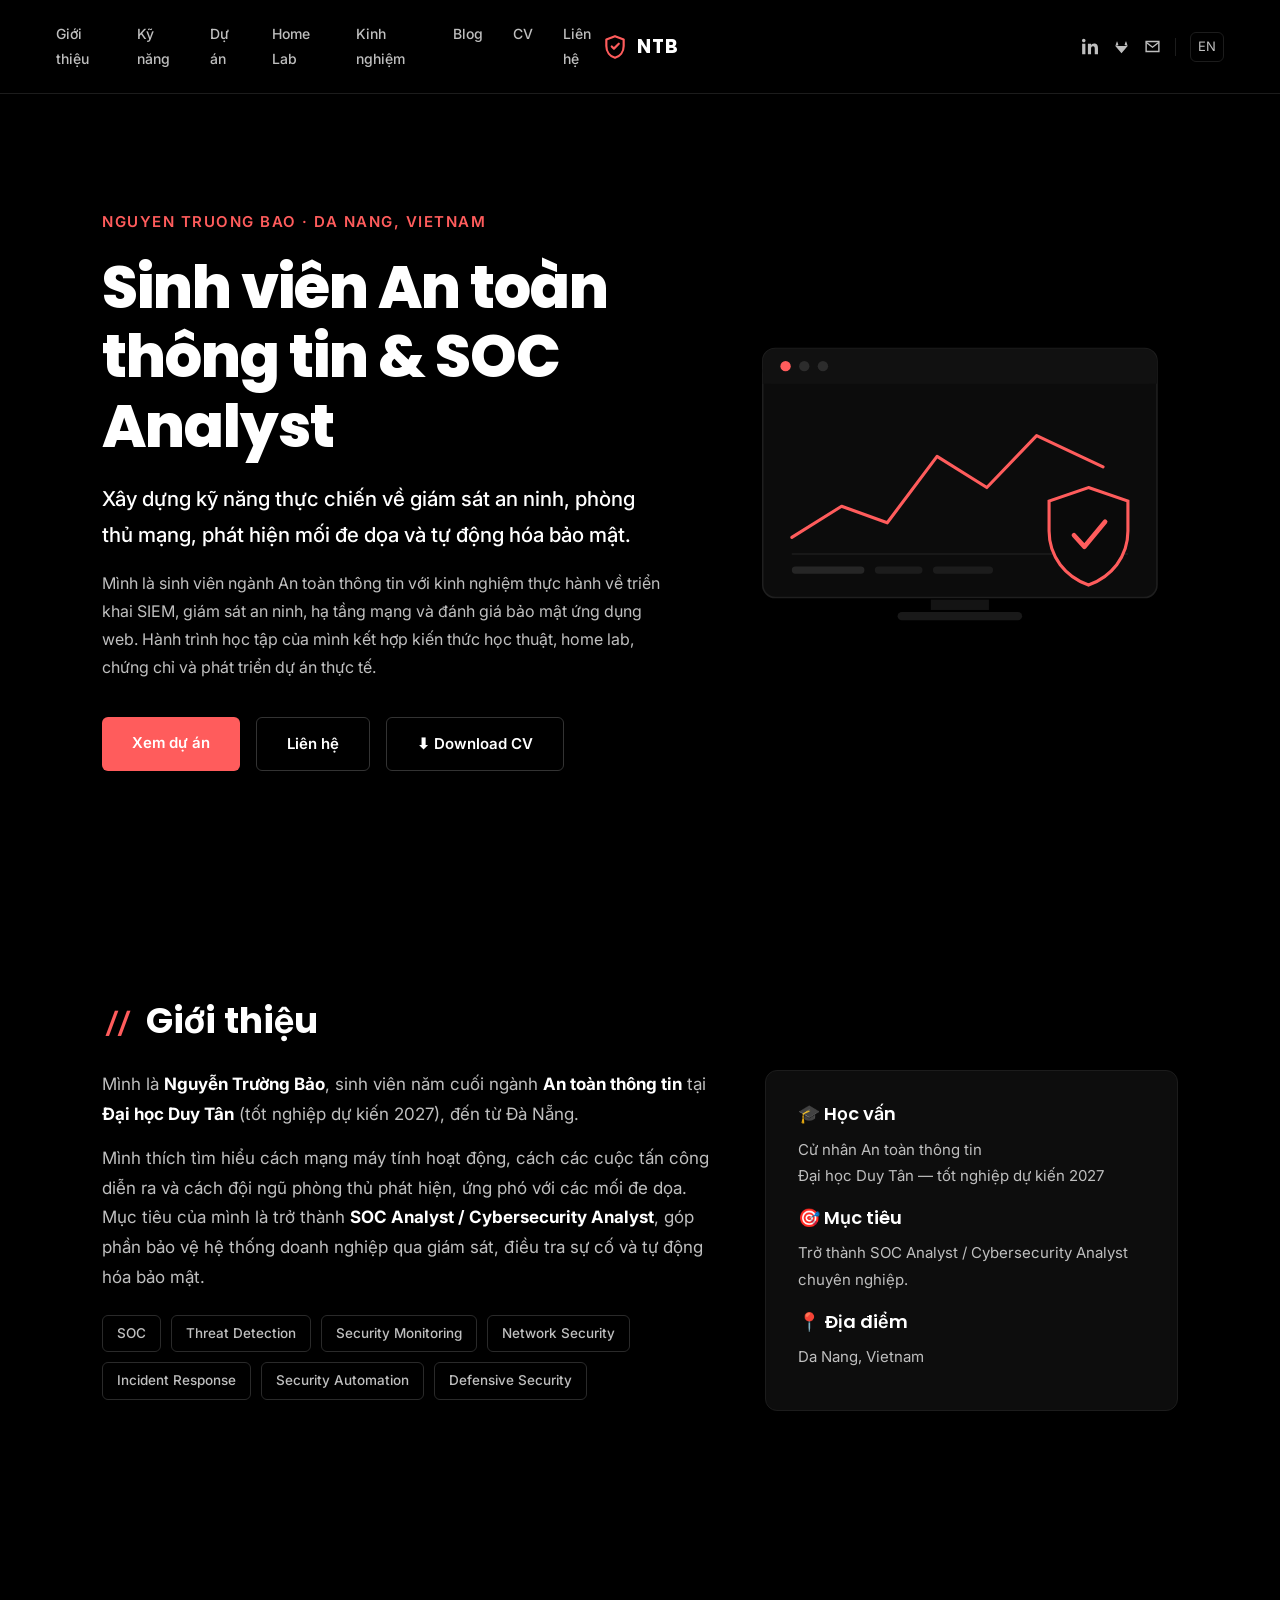
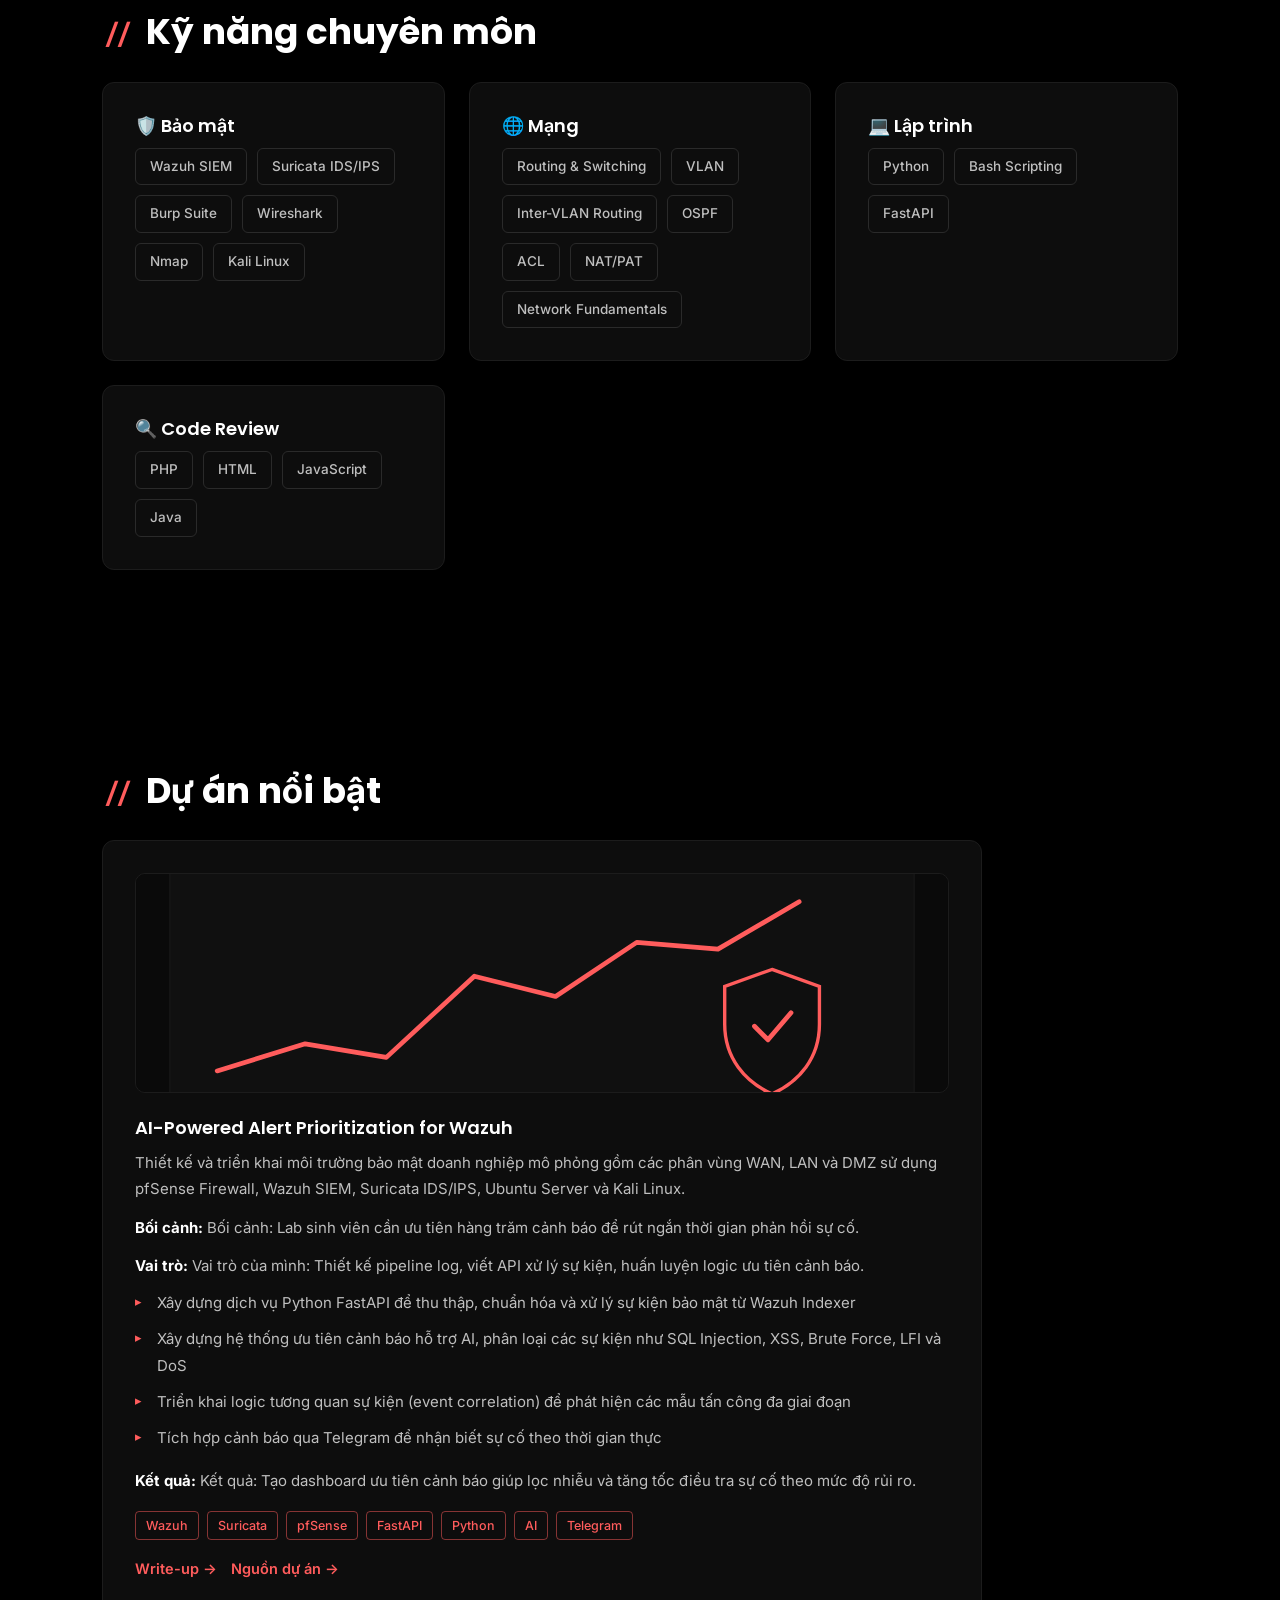
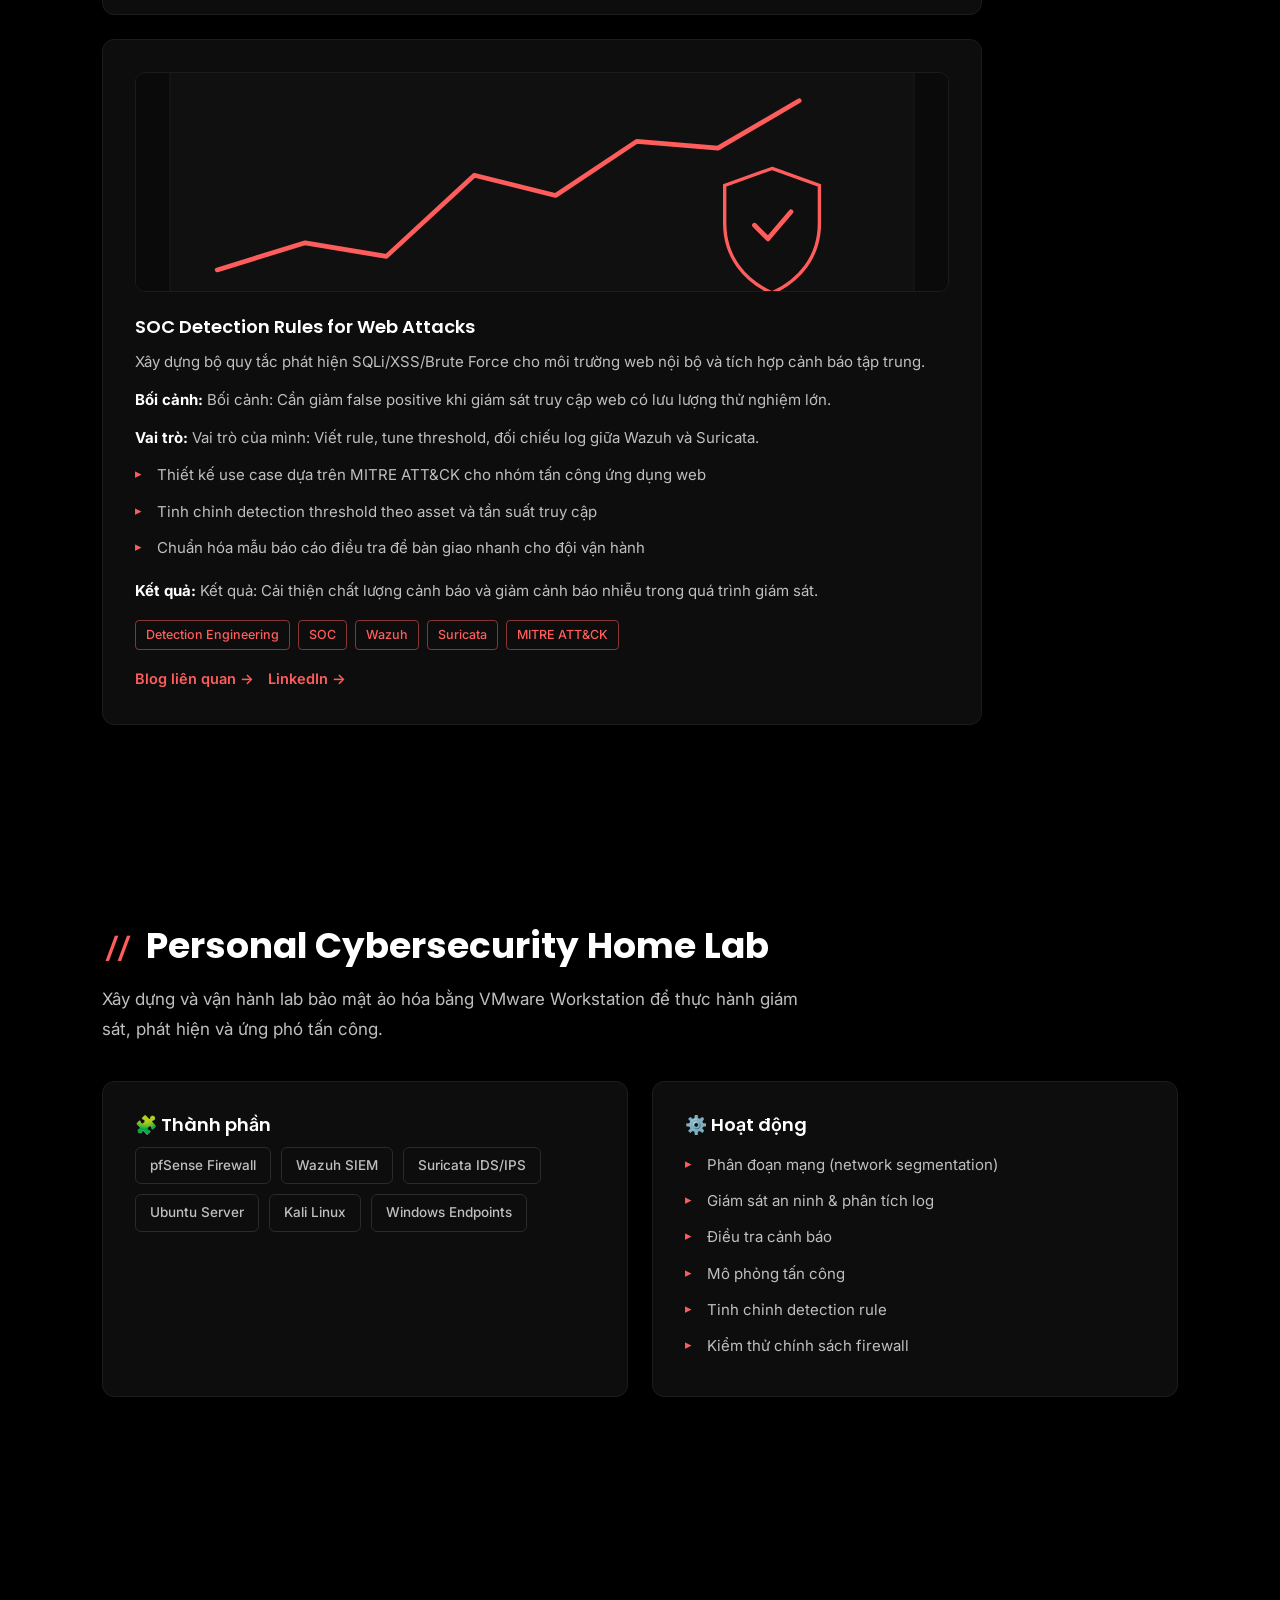
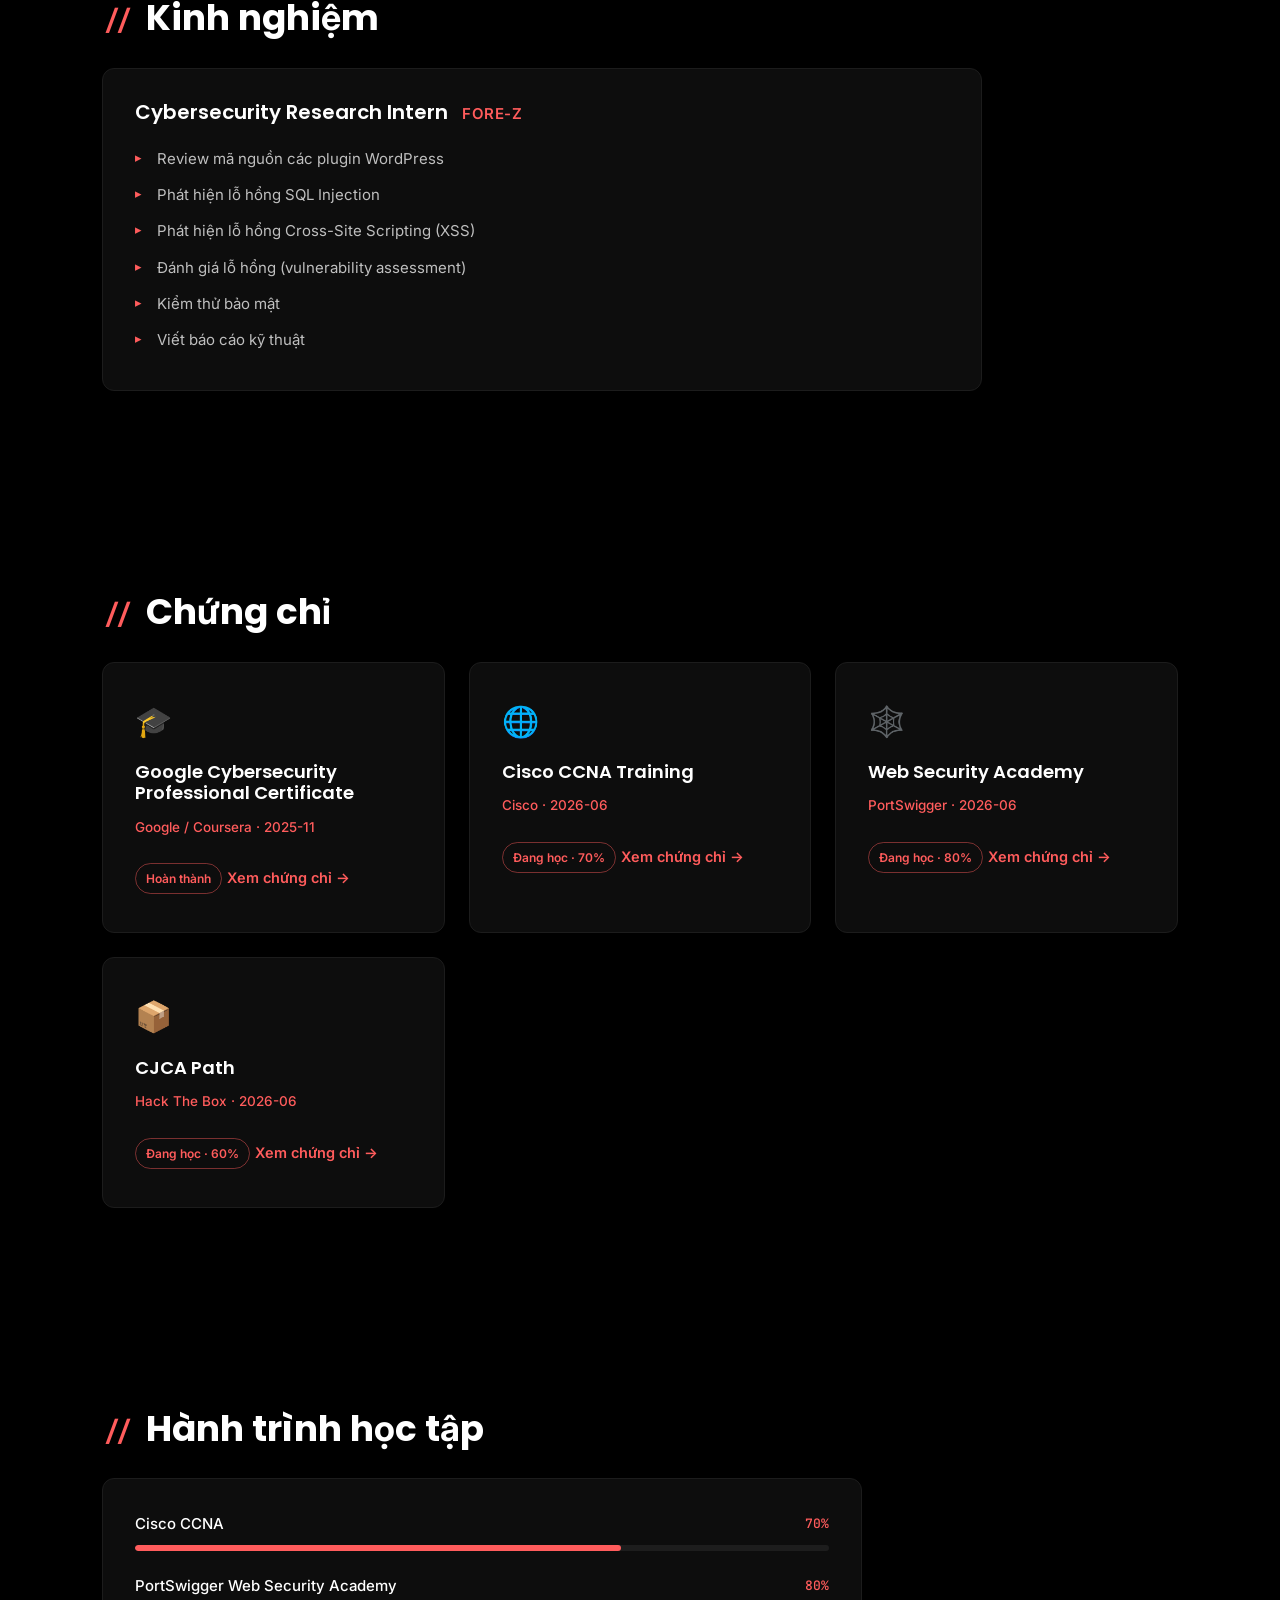
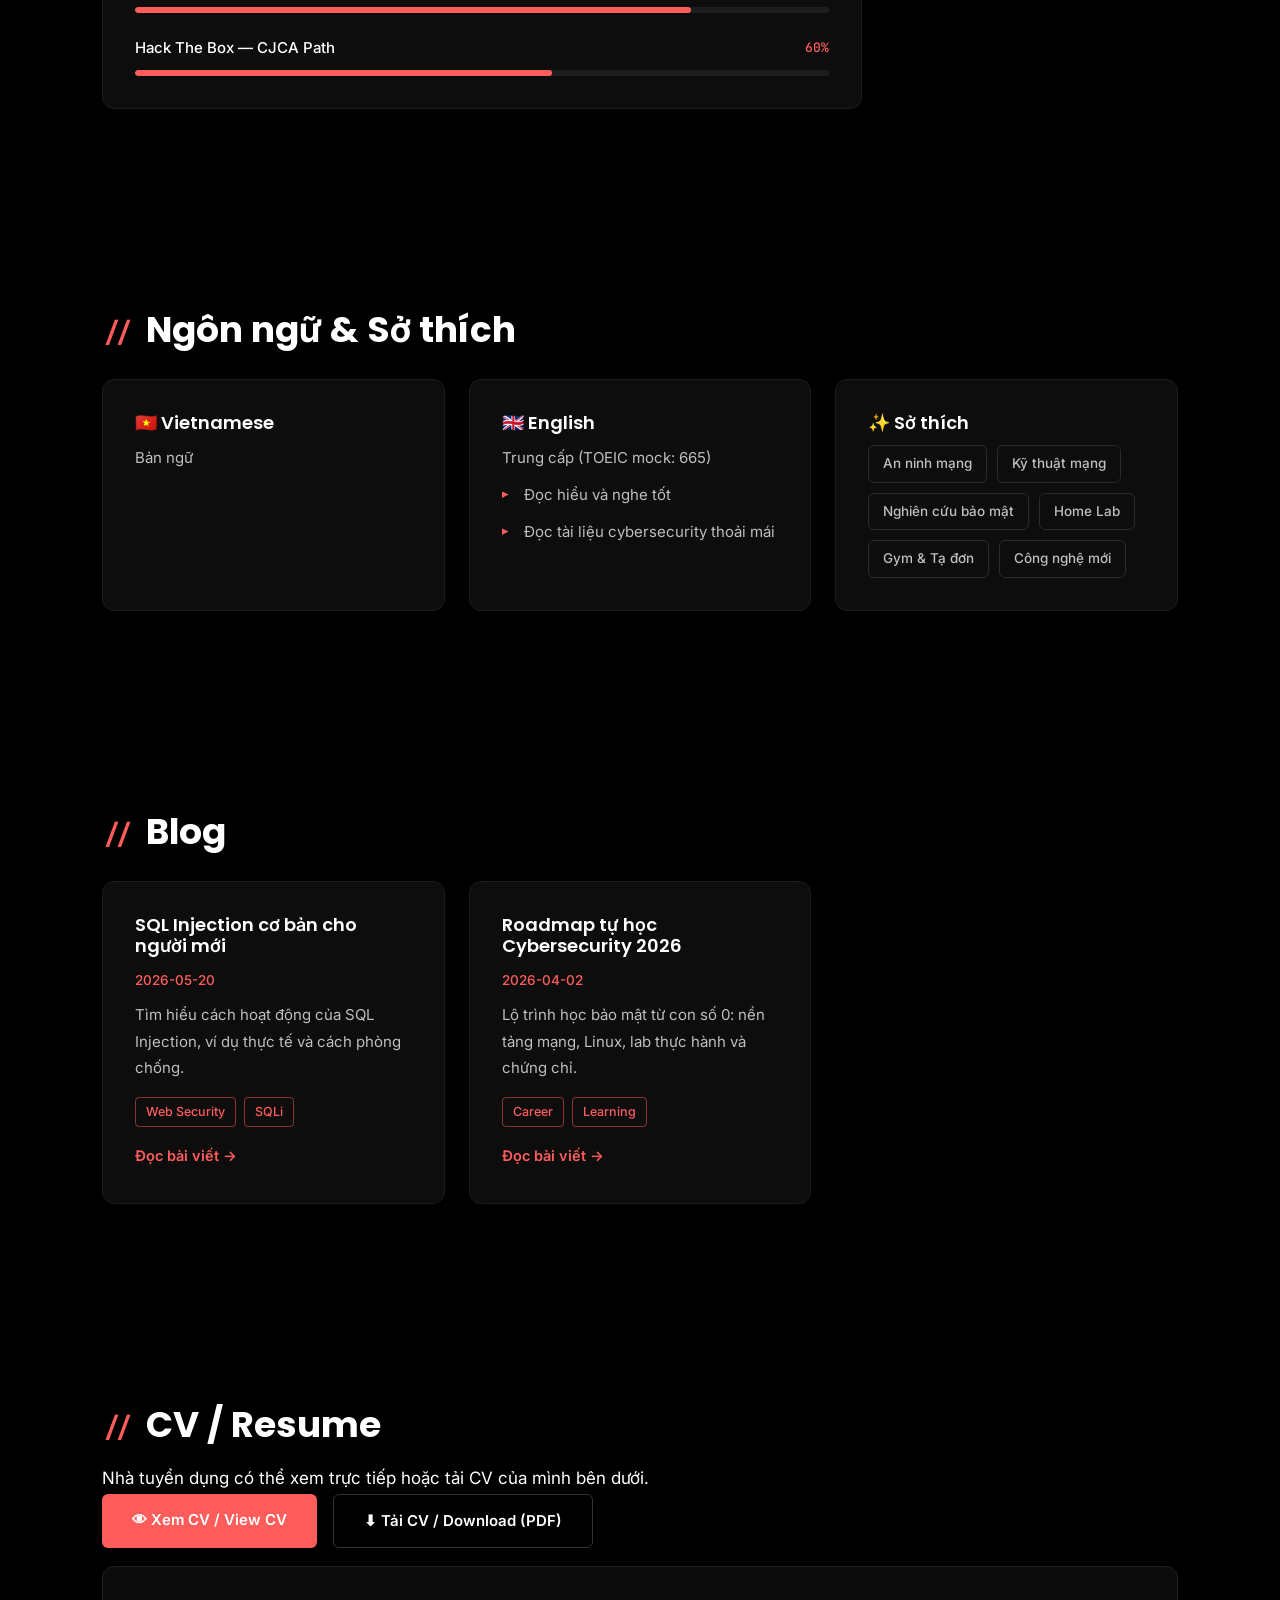
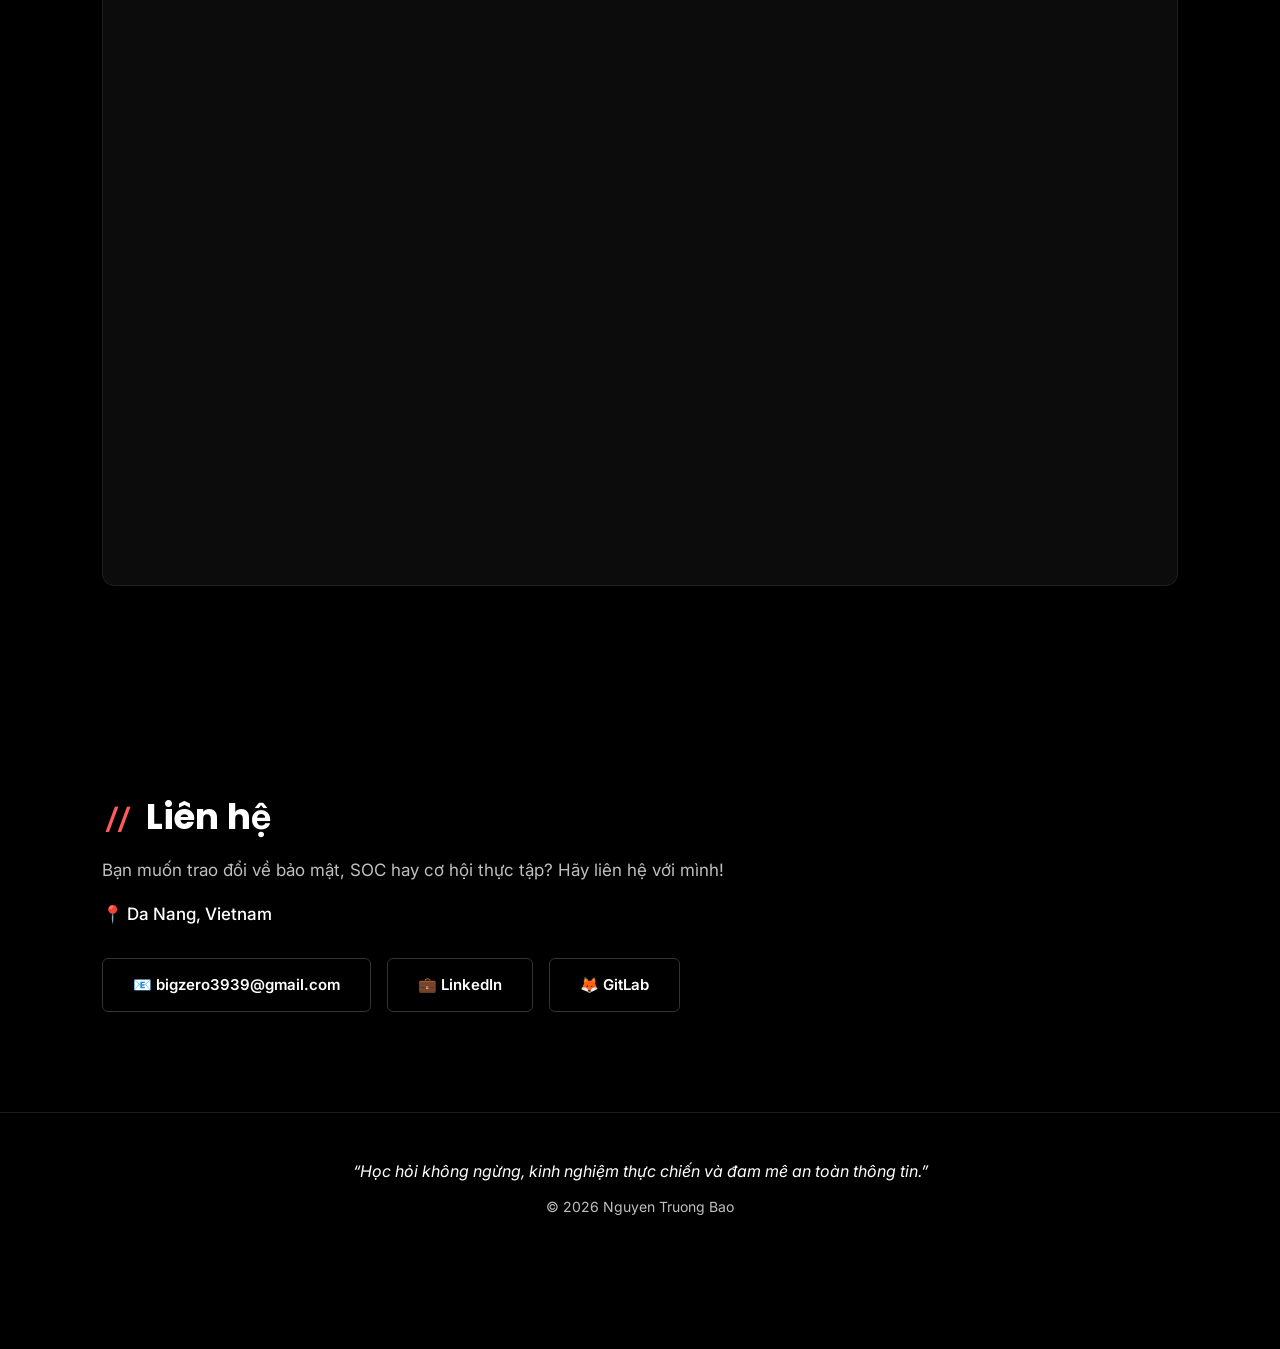
==== commit f2fc6a0c: "Update CV PDF filename in iframe source" ====
--- a/bigseven3939-project-main/public/index.html
+++ b/bigseven3939-project-main/public/index.html
@@ -3,18 +3,8 @@
 <head>
   <meta charset="UTF-8" />
   <meta name="viewport" content="width=device-width, initial-scale=1.0" />
-  <title>Nguyen Truong Bao | SOC Analyst Portfolio</title>
-  <meta name="description" content="SOC Analyst portfolio of Nguyen Truong Bao featuring SIEM monitoring, detection engineering, incident triage workflow, and cybersecurity projects." />
-  <meta property="og:type" content="website" />
-  <meta property="og:title" content="Nguyen Truong Bao | SOC Analyst Portfolio" />
-  <meta property="og:description" content="Hands-on SOC Analyst portfolio: Wazuh SIEM, threat detection, incident response workflow, and security projects." />
-  <meta property="og:image" content="assets/og-cover.svg" />
-  <meta property="og:url" content="https://bigseven3939.github.io/BaoPorfolio/" />
-  <meta name="twitter:card" content="summary_large_image" />
-  <meta name="twitter:title" content="Nguyen Truong Bao | SOC Analyst Portfolio" />
-  <meta name="twitter:description" content="Hands-on SOC Analyst portfolio with practical projects and detection mindset." />
-  <meta name="twitter:image" content="assets/og-cover.svg" />
-  <link rel="icon" type="image/svg+xml" href="assets/favicon.svg" />
+  <title>Nguyen Truong Bao | Cybersecurity Student &amp; SOC Analyst</title>
+  <meta name="description" content="Portfolio of Nguyen Truong Bao - Information Security student at Duy Tan University, aspiring SOC Analyst. SIEM, security monitoring, network defense and security automation." />
   <link rel="preconnect" href="https://fonts.googleapis.com" />
   <link href="https://fonts.googleapis.com/css2?family=Poppins:wght@500;600;700;800&family=Inter:wght@400;500;600&family=JetBrains+Mono:wght@400;600&display=swap" rel="stylesheet" />
   <link rel="stylesheet" href="css/style.css" />
@@ -28,7 +18,6 @@
       <a href="#projects" data-i18n="nav.projects">Dự án</a>
       <a href="#homelab" data-i18n="nav.lab">Home Lab</a>
       <a href="#experience" data-i18n="nav.experience">Kinh nghiệm</a>
-      <a href="#mindset" data-i18n="nav.mindset">Detection Mindset</a>
       <a href="#blog" data-i18n="nav.blog">Blog</a>
       <a href="#cv">CV</a>
       <a href="#contact" data-i18n="nav.contact">Liên hệ</a>
@@ -58,23 +47,6 @@
         <h1 data-i18n="hero.headline">Cybersecurity Student &amp; SOC Analyst</h1>
         <p class="hero-role" data-i18n="hero.sub">Building practical skills in security monitoring, network defense, threat detection, and cybersecurity automation.</p>
         <p class="hero-intro" data-i18n="hero.desc">I am an Information Security student with hands-on experience in SIEM deployment, security monitoring, network infrastructure, and web application security assessment.</p>
-        <div class="hero-metrics">
-          <div class="metric-card">
-            <strong>6+</strong>
-            <span class="lang-vi">Lab bảo mật đã dựng</span>
-            <span class="lang-en">Security lab scenarios built</span>
-          </div>
-          <div class="metric-card">
-            <strong>12+</strong>
-            <span class="lang-vi">Rule/phát hiện đã tinh chỉnh</span>
-            <span class="lang-en">Detection rules tuned</span>
-          </div>
-          <div class="metric-card">
-            <strong>10+</strong>
-            <span class="lang-vi">Báo cáo kỹ thuật &amp; write-up</span>
-            <span class="lang-en">Technical reports &amp; write-ups</span>
-          </div>
-        </div>
         <div class="hero-cta">
           <a href="#projects" class="btn btn-primary" data-i18n="hero.cta_projects">View Projects</a>
           <a href="#contact" class="btn btn-outline" data-i18n="hero.cta_contact">Contact Me</a>
@@ -110,18 +82,12 @@
       <div class="about-grid">
         <div>
           <div class="lang-vi">
-            <ul class="dash-list compact-list">
-              <li>Sinh viên năm cuối ngành <strong>An toàn thông tin</strong> tại <strong>Đại học Duy Tân</strong> (tốt nghiệp dự kiến 2027)</li>
-              <li>Tập trung vào giám sát an ninh, điều tra cảnh báo và phòng thủ mạng</li>
-              <li>Mục tiêu nghề nghiệp: <strong>SOC Analyst / Cybersecurity Analyst</strong></li>
-            </ul>
+            <p>Mình là <strong>Nguyễn Trường Bảo</strong>, sinh viên năm cuối ngành <strong>An toàn thông tin</strong> tại <strong>Đại học Duy Tân</strong> (tốt nghiệp dự kiến 2027), đến từ Đà Nẵng.</p>
+            <p>Mình thích tìm hiểu cách mạng máy tính hoạt động, cách các cuộc tấn công diễn ra và cách đội ngũ phòng thủ phát hiện, ứng phó với các mối đe dọa. Mục tiêu của mình là trở thành <strong>SOC Analyst / Cybersecurity Analyst</strong>, góp phần bảo vệ hệ thống doanh nghiệp qua giám sát, điều tra sự cố và tự động hóa bảo mật.</p>
           </div>
           <div class="lang-en">
-            <ul class="dash-list compact-list">
-              <li>Final-year <strong>Information Security</strong> student at <strong>Duy Tan University</strong> (expected graduation 2027)</li>
-              <li>Focused on security monitoring, alert investigation, and network defense</li>
-              <li>Career target: <strong>SOC Analyst / Cybersecurity Analyst</strong></li>
-            </ul>
+            <p>I'm <strong>Nguyen Truong Bao</strong>, a final-year <strong>Information Security</strong> student at <strong>Duy Tan University</strong> (expected graduation 2027), based in Da Nang, Vietnam.</p>
+            <p>I enjoy understanding how networks work, how attacks happen, and how defenders can detect and respond to threats. My goal is to become a <strong>SOC Analyst / Cybersecurity Analyst</strong> and contribute to protecting enterprise environments through monitoring, incident investigation, and security automation.</p>
           </div>
           <div class="chips interests-chips">
             <span class="chip">SOC</span>
@@ -200,24 +166,6 @@
     <!-- ============ EXPERIENCE ============ -->
     <section id="experience" class="section reveal">
       <h2 class="section-title"><span class="prompt">//</span> <span data-i18n="experience.title">Kinh nghiệm</span></h2>
-      <div class="timeline card">
-        <div class="timeline-item">
-          <span class="timeline-date">2026</span>
-          <div>
-            <h3>Cybersecurity Research Intern · FORE-Z</h3>
-            <p class="lang-vi">Thực hiện code review plugin WordPress, phát hiện SQLi/XSS và viết báo cáo kỹ thuật.</p>
-            <p class="lang-en">Reviewed WordPress plugin code, identified SQLi/XSS issues, and produced technical reports.</p>
-          </div>
-        </div>
-        <div class="timeline-item">
-          <span class="timeline-date">2025 - 2026</span>
-          <div>
-            <h3>Personal SOC Lab Builder</h3>
-            <p class="lang-vi">Thiết kế môi trường Wazuh + Suricata + pfSense để mô phỏng kịch bản giám sát và xử lý sự cố.</p>
-            <p class="lang-en">Built Wazuh + Suricata + pfSense lab to simulate monitoring and incident triage workflows.</p>
-          </div>
-        </div>
-      </div>
       <div class="card xp-card">
         <div class="xp-head">
           <h3>Cybersecurity Research Intern</h3>
@@ -242,34 +190,6 @@
       </div>
     </section>
 
-    <section id="mindset" class="section reveal">
-      <h2 class="section-title"><span class="prompt">//</span> <span data-i18n="mindset.title">Detection Mindset</span></h2>
-      <p class="section-desc lang-vi">Mình ưu tiên giảm nhiễu, tăng độ chính xác cảnh báo và phản hồi có ngữ cảnh cho đội vận hành.</p>
-      <p class="section-desc lang-en">I prioritize noise reduction, higher alert precision, and context-rich response for operations teams.</p>
-      <div class="grid">
-        <div class="card">
-          <h3 data-i18n="mindset.principles">Nguyên tắc làm việc</h3>
-          <ul class="dash-list">
-            <li class="lang-vi">Ưu tiên cảnh báo theo tác động hệ thống</li>
-            <li class="lang-en">Prioritize alerts by business/system impact</li>
-            <li class="lang-vi">Luôn đối chiếu nhiều nguồn log trước khi kết luận</li>
-            <li class="lang-en">Correlate multiple log sources before concluding</li>
-            <li class="lang-vi">Tự động hóa tác vụ lặp lại để rút ngắn MTTD</li>
-            <li class="lang-en">Automate repetitive triage tasks to reduce MTTD</li>
-          </ul>
-        </div>
-        <div class="card">
-          <h3 data-i18n="mindset.workflow">Mini Incident Workflow</h3>
-          <ol class="incident-flow">
-            <li><span>1</span><p class="lang-vi">Phát hiện cảnh báo từ SIEM/IDS</p><p class="lang-en">Detect alert from SIEM/IDS</p></li>
-            <li><span>2</span><p class="lang-vi">Triage theo mức độ nghiêm trọng và tài sản bị ảnh hưởng</p><p class="lang-en">Triage by severity and impacted asset</p></li>
-            <li><span>3</span><p class="lang-vi">Điều tra IOC, timeline và hành vi bất thường</p><p class="lang-en">Investigate IOC, timeline, and anomalous behavior</p></li>
-            <li><span>4</span><p class="lang-vi">Khuyến nghị containment + bài học cải tiến rule</p><p class="lang-en">Recommend containment and detection-rule improvement</p></li>
-          </ol>
-        </div>
-      </div>
-    </section>
-
     <!-- ============ CERTIFICATIONS ============ -->
     <section id="certificates" class="section reveal">
       <h2 class="section-title"><span class="prompt">//</span> <span data-i18n="certs.title">Chứng chỉ</span></h2>
@@ -348,14 +268,12 @@
         <a class="btn btn-primary" href="cv/NguyenTruongBao-CV.pdf" target="_blank" rel="noopener">👁 Xem CV / View CV</a>
         <a class="btn btn-outline" href="cv/NguyenTruongBao-CV.pdf" download="NguyenTruongBao-CV.pdf">⬇ Tải CV / Download (PDF)</a>
       </div>
-      <iframe src="cv/NguyenTruongBao-CV.pdf" title="CV - Nguyen Truong Bao" loading="lazy" style="width:100%;height:620px;border:1px solid #1f1f1f;border-radius:12px;background:#0c0c0c;"></iframe>
+      <iframe src="cv/NguyenTruongBao-CV-SOC-L1 .pdf" title="CV - Nguyen Truong Bao" loading="lazy" style="width:100%;height:620px;border:1px solid #1f1f1f;border-radius:12px;background:#0c0c0c;"></iframe>
     </section>
 
     <section id="contact" class="section reveal">
       <h2 class="section-title"><span class="prompt">//</span> <span data-i18n="contact.title">Liên hệ</span></h2>
       <p data-i18n="contact.desc">Bạn muốn trao đổi về bảo mật, SOC hay cơ hội thực tập? Hãy liên hệ với mình!</p>
-      <p class="open-role lang-vi">✅ Open to Internship / Junior SOC Analyst opportunities</p>
-      <p class="open-role lang-en">✅ Open to Internship / Junior SOC Analyst opportunities</p>
       <p class="contact-loc">📍 Da Nang, Vietnam</p>
       <div class="contact-links">
         <a class="btn btn-outline" href="mailto:bigzero3939@gmail.com">📧 bigzero3939@gmail.com</a>
@@ -370,11 +288,6 @@
     <p>© 2026 Nguyen Truong Bao</p>
   </footer>
 
-  <div class="sticky-cta">
-    <a class="btn btn-primary" href="cv/NguyenTruongBao-CV.pdf" download="NguyenTruongBao-CV.pdf">⬇ Download CV</a>
-    <a class="btn btn-outline" href="mailto:bigzero3939@gmail.com">📅 Book a call / Email</a>
-  </div>
-
   <script src="js/i18n.js"></script>
   <script src="js/data.js"></script>
   <script src="js/main.js"></script>
